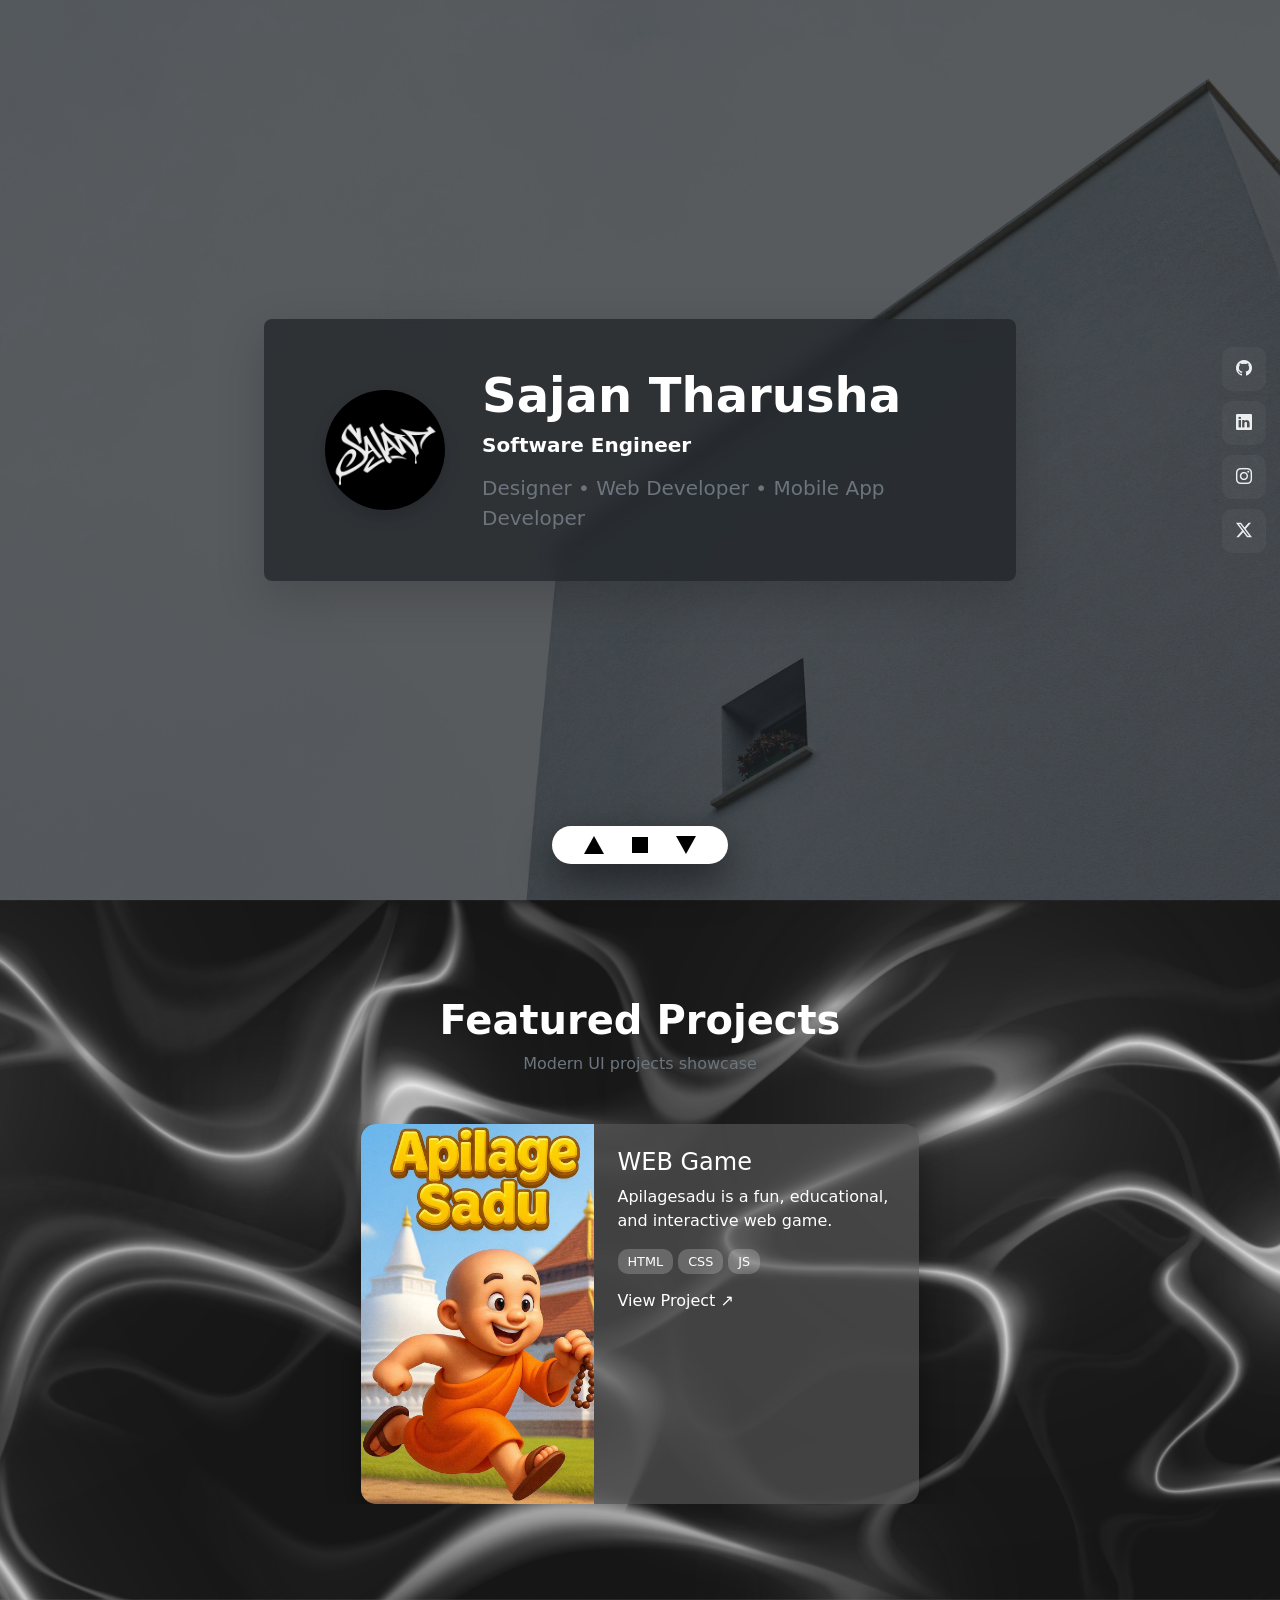
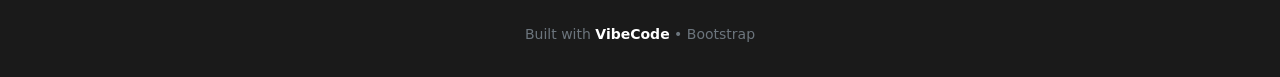
==== index.html @ f827883d "Fix HTML encoding issues in index.html" ====
<!DOCTYPE html>
<html lang="en">
<head>
<meta charset="UTF-8">
<meta name="viewport" content="width=device-width, initial-scale=1.0">
<title>Sajan Tharusha</title>

<link href="https://cdn.jsdelivr.net/npm/bootstrap@5.3.8/dist/css/bootstrap.min.css" rel="stylesheet">
<link href="https://cdn.jsdelivr.net/npm/bootstrap-icons@1.11.1/font/bootstrap-icons.css" rel="stylesheet">

<style>
/* ---------------- GLOBAL ---------------- */
body{
  background:#121212;
  color:white;
}
.vh-100{min-height:100vh;}
.object-fit-cover{object-fit:cover;width:100%;height:100%;}

/* ---------------- GLASS CARD ---------------- */
.glass-card{
  backdrop-filter:blur(10px);
}

/* ---------------- PROJECT CARD ---------------- */
.project-card{
  background:rgba(84,84,84,.7);
  border-radius:15px;
  overflow:hidden;
  height:380px;
  box-shadow:0 8px 32px rgba(0,0,0,.4);
  transition:transform .6s ease;
  opacity: 0;
  transform: translateY(60px);
}
.project-card.active {
  opacity: 1;
  transform: translateY(0);
  transition: opacity 1s ease, transform 1s ease, box-shadow 0.6s ease;
}
.project-card:hover{
  transform:translateY(-10px);
}
.project-card img{
  width:100%;
  height:100%;
  object-fit:cover;
  transition: transform 0.8s ease;
}
.project-card:hover img {
  transform: scale(1.1);
}

.tags span{
  background:rgba(255,255,255,.2);
  padding:5px 10px;
  border-radius:10px;
  font-size:.8rem;
  margin-right:5px;
  transition: all 0.3s ease;
}
.tags span:hover {
  transform: translateY(-3px);
  background: rgba(255,255,255,0.35);
}

a{
  color:white;
  text-decoration:none;
  position: relative;
}
a::after {
  content: '';
  position: absolute;
  width: 0;
  height: 2px;
  bottom: -4px;
  left: 0;
  background-color: white;
  transition: width 0.4s ease;
}
a:hover::after {
  width: 100%;
}
a:hover{text-decoration:underline}

/* ---------------- CAROUSEL ---------------- */
.carousel-item{
  transition:transform 2s ease-in-out!important;
}
.carousel-control-prev,
.carousel-control-next{
  width:50px;
}
.carousel-control-prev-icon,
.carousel-control-next-icon{
  background:rgba(255,255,255,.3);
  border-radius:50%;
  padding:18px;
  backdrop-filter:blur(10px);
}
.carousel-indicators [data-bs-target]{
  width:10px;
  height:10px;
  border-radius:50%;
  background:rgba(255,255,255,.5);
}
.carousel-indicators .active{
  background:#fff;
}

/* ---------------- MOBILE FIX ---------------- */
@media(max-width:768px){
  .vh-100{min-height:60vh;}

  .glass-card{
    padding:1.5rem!important;
    margin:0 1rem;
  }

  .project-card{
    height:auto;
  }

  .project-card .row{
    flex-direction:column;
  }

  .project-card img{
    height:220px;
  }

  .project-card h4{
    font-size:1.1rem;
  }

  .project-card p{
    font-size:.95rem;
  }
}
/* ---------------- SOCIAL RAIL ---------------- */
.social-icon.fs-5{font-size:1.05rem}
.bottom-button{right:12px;bottom:12px;padding:8px 10px}
/* ---------------- PILL CONTROLS ---------------- */
.pill-controls {
  position: fixed;
  bottom: 36px;
  left: 50%;
  transform: translateX(-50%);
  z-index: 9999;
  background: #fff;
  border-radius: 60px;
  padding: 10px 32px;
  display: flex;
  gap: 28px;
  align-items: center;
  box-shadow: 0 15px 40px rgba(0,0,0,.55);
  opacity: 0;
  transform: translateX(-50%) translateY(80px);
  transition: all 0.9s cubic-bezier(0.68, -0.55, 0.27, 1.55);
}
.pill-controls.visible {
  opacity: 1;
  transform: translateX(-50%) translateY(0);
}

.pill-btn {
  border: none;
  background: transparent;
  padding: 0;
  transition: opacity .25s ease;
}
.pill-btn:hover { opacity: .6; }

.icon-up,
.icon-down {
  width: 0;
  height: 0;
  border-left: 10px solid transparent;
  border-right: 10px solid transparent;
}
.icon-up { border-bottom: 18px solid #000; }
.icon-down { border-top: 18px solid #000; }

.icon-square {
  width: 16px;
  height: 16px;
  background: #000;
}

/* ---------------- SOCIAL RAIL ---------------- */
.social-rail{
  position:fixed;
  right:14px;
  top:50%;
  transform:translateY(-50%);
  display:flex;
  flex-direction:column;
  gap:10px;
  z-index:1060;
}
.social-rail a{
  display:inline-flex;
  align-items:center;
  justify-content:center;
  width:44px;
  height:44px;
  background:rgba(255,255,255,0.04);
  border-radius:10px;
  color:rgba(255,255,255,0.9);
  text-decoration:none;
  transition: all .3s ease;
  opacity: 0;
  transform: translateX(80px);
}
.social-rail a.visible {
  opacity: 1;
  transform: translateX(0);
}
.social-rail a:nth-child(1).visible { transition-delay: 0.6s; }
.social-rail a:nth-child(2).visible { transition-delay: 0.8s; }
.social-rail a:nth-child(3).visible { transition-delay: 1.0s; }
.social-rail a:nth-child(4).visible { transition-delay: 1.2s; }
.social-rail a:hover{
  background:rgba(228, 228, 228, 0.12);
  color:#ffffff;
  transform:translateX(-6px) scale(1.15);
}
@media(max-width:768px){.social-rail{display:none}}

/* ---------------- HERO ANIMATIONS ---------------- */
.hero-title, .hero-subtitle, .hero-desc, .profile-img {
  opacity: 0;
  transform: translateY(40px);
  transition: all 1s ease;
}
.animate-in .hero-title { opacity: 1; transform: translateY(0); transition-delay: 0.3s; }
.animate-in .hero-subtitle { opacity: 1; transform: translateY(0); transition-delay: 0.6s; }
.animate-in .hero-desc { opacity: 1; transform: translateY(0); transition-delay: 0.9s; }
.animate-in .profile-img { opacity: 1; transform: translateY(0); transition-delay: 0.4s; }

.profile-img:hover {
  transform: scale(1.12);
}
</style>
</head>
<body>

<!-- ================= CONTROLS ================= -->
<div class="pill-controls">
  <button class="pill-btn" onclick="prevProject()" title="Previous">
    <div class="icon-up"></div>
  </button>
  <button class="pill-btn" onclick="resetProject()" title="Reset">
    <div class="icon-square"></div>
  </button>
  <button class="pill-btn" onclick="nextProject()" title="Next">
    <div class="icon-down"></div>
  </button>
</div>

<!-- ================= HERO ================= -->
<section class="vh-100 d-flex align-items-center justify-content-center position-relative" id="page1">
  <img src="assets/img/background.jpg" class="position-absolute top-0 start-0 w-100 h-100 object-fit-cover">
  <div class="position-absolute top-0 start-0 w-100 h-100 bg-dark opacity-75"></div>

  <div class="card glass-card bg-dark bg-opacity-75 border-0 text-white shadow-lg p-5 rounded-3 position-relative animate-in" style="max-width:800px;">
    <div class="row align-items-center text-center text-md-start">
      <div class="col-md-3 mb-4 mb-md-0 text-center">
        <img src="assets/img/profile.png" class="rounded-circle shadow profile-img" style="width:120px;height:120px;object-fit:cover;">
      </div>
      <div class="col-md-9">
        <h1 class="fw-bold display-5 mb-2 hero-title">Sajan Tharusha</h1>
        <h5 class="fw-semibold mb-3 hero-subtitle">Software Engineer</h5>
        <p class="fs-5 text-secondary mb-0 hero-desc">
          Designer • Web Developer • Mobile App Developer
        </p>
      </div>
    </div>
  </div>
</section>

<!-- ================= PROJECTS ================= -->
<section class="py-5 position-relative" id="page2">
  <img src="assets/img/background2.jpg" class="position-absolute top-0 start-0 w-100 h-100 object-fit-cover" style="z-index:-1;">

  <div class="container py-5">
    <h2 class="text-center fw-bold display-6 mb-2">Featured Projects</h2>
    <p class="text-center text-secondary mb-5">Modern UI projects showcase</p>

    <div id="projectsCarousel" class="carousel slide">
      <div class="carousel-inner">

        <!-- Project 1 -->
        <div class="carousel-item active">
          <div class="d-flex justify-content-center">
            <div class="col-11 col-md-8 col-lg-6">
              <div class="project-card active">
                <div class="row g-0 h-100">
                  <div class="col-md-5">
                    <img src="assets/img/project1.jpg">
                  </div>
                  <div class="col-md-7 p-4">
                    <h4>WEB Game</h4>
                    <p>Apilagesadu is a fun, educational, and interactive web game.</p>
                    <div class="tags mb-3">
                      <span>HTML</span><span>CSS</span><span>JS</span>
                    </div>
                    <a href="https://apilagesadu-game.sajantharusha.com/ApilageGame.html">View Project ↗</a>
                  </div>
                </div>
              </div>
            </div>
          </div>
        </div>

        <!-- Project 2 -->
        <div class="carousel-item">
          <div class="d-flex justify-content-center">
            <div class="col-11 col-md-8 col-lg-6">
              <div class="project-card">
                <div class="row g-0 h-100">
                  <div class="col-md-5">
                    <img src="assets/img/project4.jpg">
                  </div>
                  <div class="col-md-7 p-4">
                    <h4>Web Application</h4>
                    <p>This is a modern, responsive healthcare website for Prabodha Central Hospital, providing easy access to hospital services, doctors, departments, careers, and contact information with a user-friendly and accessible design for all devices.</p>
                     </p>
                    <div class="tags mb-3">
                      <span>PHP</span><span>CSS</span><span>HTML</span><span>Bootstrap</span>
                    </div>
                    <a href="#">View Project ↗</a>
                  </div>
                </div>
              </div>
            </div>
          </div>
        </div>

        <!-- Project 3 -->
        <div class="carousel-item">
          <div class="d-flex justify-content-center">
            <div class="col-11 col-md-8 col-lg-6">
              <div class="project-card">
                <div class="row g-0 h-100">
                  <div class="col-md-5">
                    <img src="assets/img/project3.jpg">
                  </div>
                  <div class="col-md-7 p-4">
                    <h4>PHP WEB Application</h4>
                    <p>This is my coursework. My responsibilities include designing the UI/UX, developing the backend of the website, and implementing security features.</p>
                    <div class="tags mb-3">
                      <span>HTML</span><span>CSS</span><span>JS</span><span>PHP</span><span>Bootstrap</span>
                    </div>
                    <a href="https://github.com/Sajaantharusha/FinalProject.git">View Project ↗</a>
                  </div>
                </div>
              </div>
            </div>
          </div>
        </div>
      </div>
    </div>
  </div>
</section>

<!-- ================= FOOTER ================= -->
<footer class="text-center text-white py-4" style="background:#1a1a1a;">
  <div class="container">
    <p class="mb-2 small text-secondary">
      Built with <span class="text-white fw-semibold">VibeCode</span> • Bootstrap
    </p>
  </div>
</footer>

<!-- Right-side social rail -->
<div class="social-rail" aria-hidden="false">
  <a href="https://github.com/Sajaantharusha" class="social-icon" aria-label="GitHub">
    <i class="bi bi-github"></i>
  </a>
  <a href="https://www.linkedin.com/in/Sajaantharusha" class="social-icon" aria-label="LinkedIn">
    <i class="bi bi-linkedin"></i>
  </a>
  <a href="https://www.instagram.com/sajaantharusha" class="social-icon" aria-label="Instagram">
    <i class="bi bi-instagram"></i>
  </a>
  <a href="https://X.com/Sajaantharusha" class="social-icon" aria-label="X (Twitter)">
    <i class="bi bi-twitter-x"></i>
  </a>
</div>

<script src="https://cdn.jsdelivr.net/npm/bootstrap@5.3.8/dist/js/bootstrap.bundle.min.js"></script>

<script>
  // Carousel setup
  const carouselElement = document.getElementById('projectsCarousel');
  const carousel = new bootstrap.Carousel(carouselElement, {
    interval: false,
    ride: false
  });

  const heroSection = document.getElementById('page1');
  const projectSection = document.getElementById('page2');
  const projectCards = document.querySelectorAll('.project-card');

  // Scroll helpers
  function scrollToHero() {
    heroSection.scrollIntoView({ behavior: 'smooth' });
  }

  function scrollToProjects() {
    projectSection.scrollIntoView({ behavior: 'smooth' });
  }

  // Pill buttons
  function prevProject() {
    carousel.prev();
    scrollToProjects();
  }

  function nextProject() {
    carousel.next();
    scrollToProjects();
  }

  function resetProject() {
    carousel.to(0);
    scrollToHero();
  }

  // Animate project card when carousel slides
  carouselElement.addEventListener('slid.bs.carousel', function () {
    projectCards.forEach(card => card.classList.remove('active'));
    const activeCard = document.querySelector('.carousel-item.active .project-card');
    if (activeCard) activeCard.classList.add('active');
  });

  // Load animations
  window.addEventListener('load', () => {
    // Hero section fade-in
    document.querySelector('.glass-card').classList.add('animate-in');

    // Pill controls bounce in
    document.querySelector('.pill-controls').classList.add('visible');

    // Social rail icons slide in one by one
    const socialLinks = document.querySelectorAll('.social-rail a');
    socialLinks.forEach((link, index) => {
      setTimeout(() => {
        link.classList.add('visible');
      }, 600 + index * 200);
    });
  });
</script>

</body>

</html>
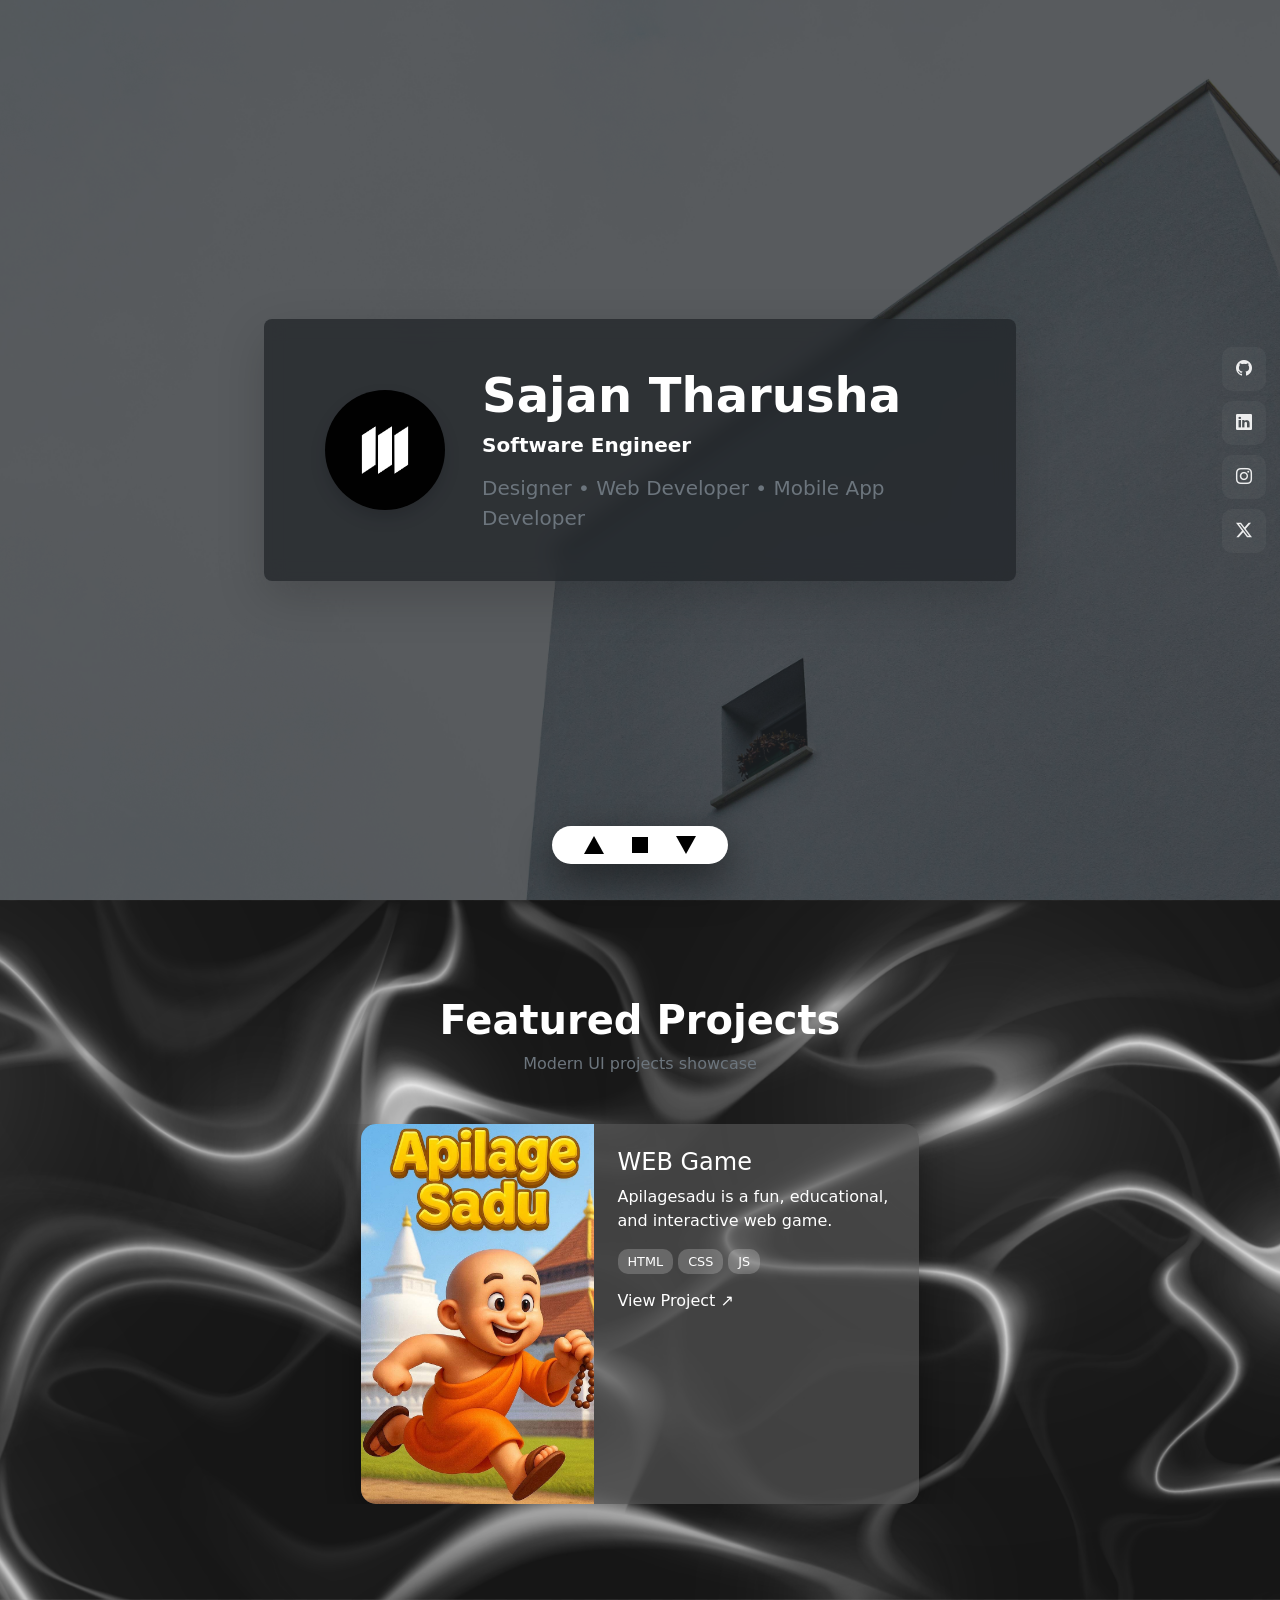
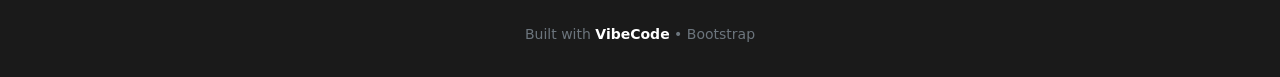
==== commit ba17a8cd: "Update index.html" ====
--- a/index.html
+++ b/index.html
@@ -267,7 +267,7 @@
   <div class="card glass-card bg-dark bg-opacity-75 border-0 text-white shadow-lg p-5 rounded-3 position-relative animate-in" style="max-width:800px;">
     <div class="row align-items-center text-center text-md-start">
       <div class="col-md-3 mb-4 mb-md-0 text-center">
-        <img src="assets/img/profile.png" class="rounded-circle shadow profile-img" style="width:120px;height:120px;object-fit:cover;">
+        <img src="assets/img/profile.jpg" class="rounded-circle shadow profile-img" style="width:120px;height:120px;object-fit:cover;">
       </div>
       <div class="col-md-9">
         <h1 class="fw-bold display-5 mb-2 hero-title">Sajan Tharusha</h1>
@@ -460,3 +460,4 @@
 
 
 
+
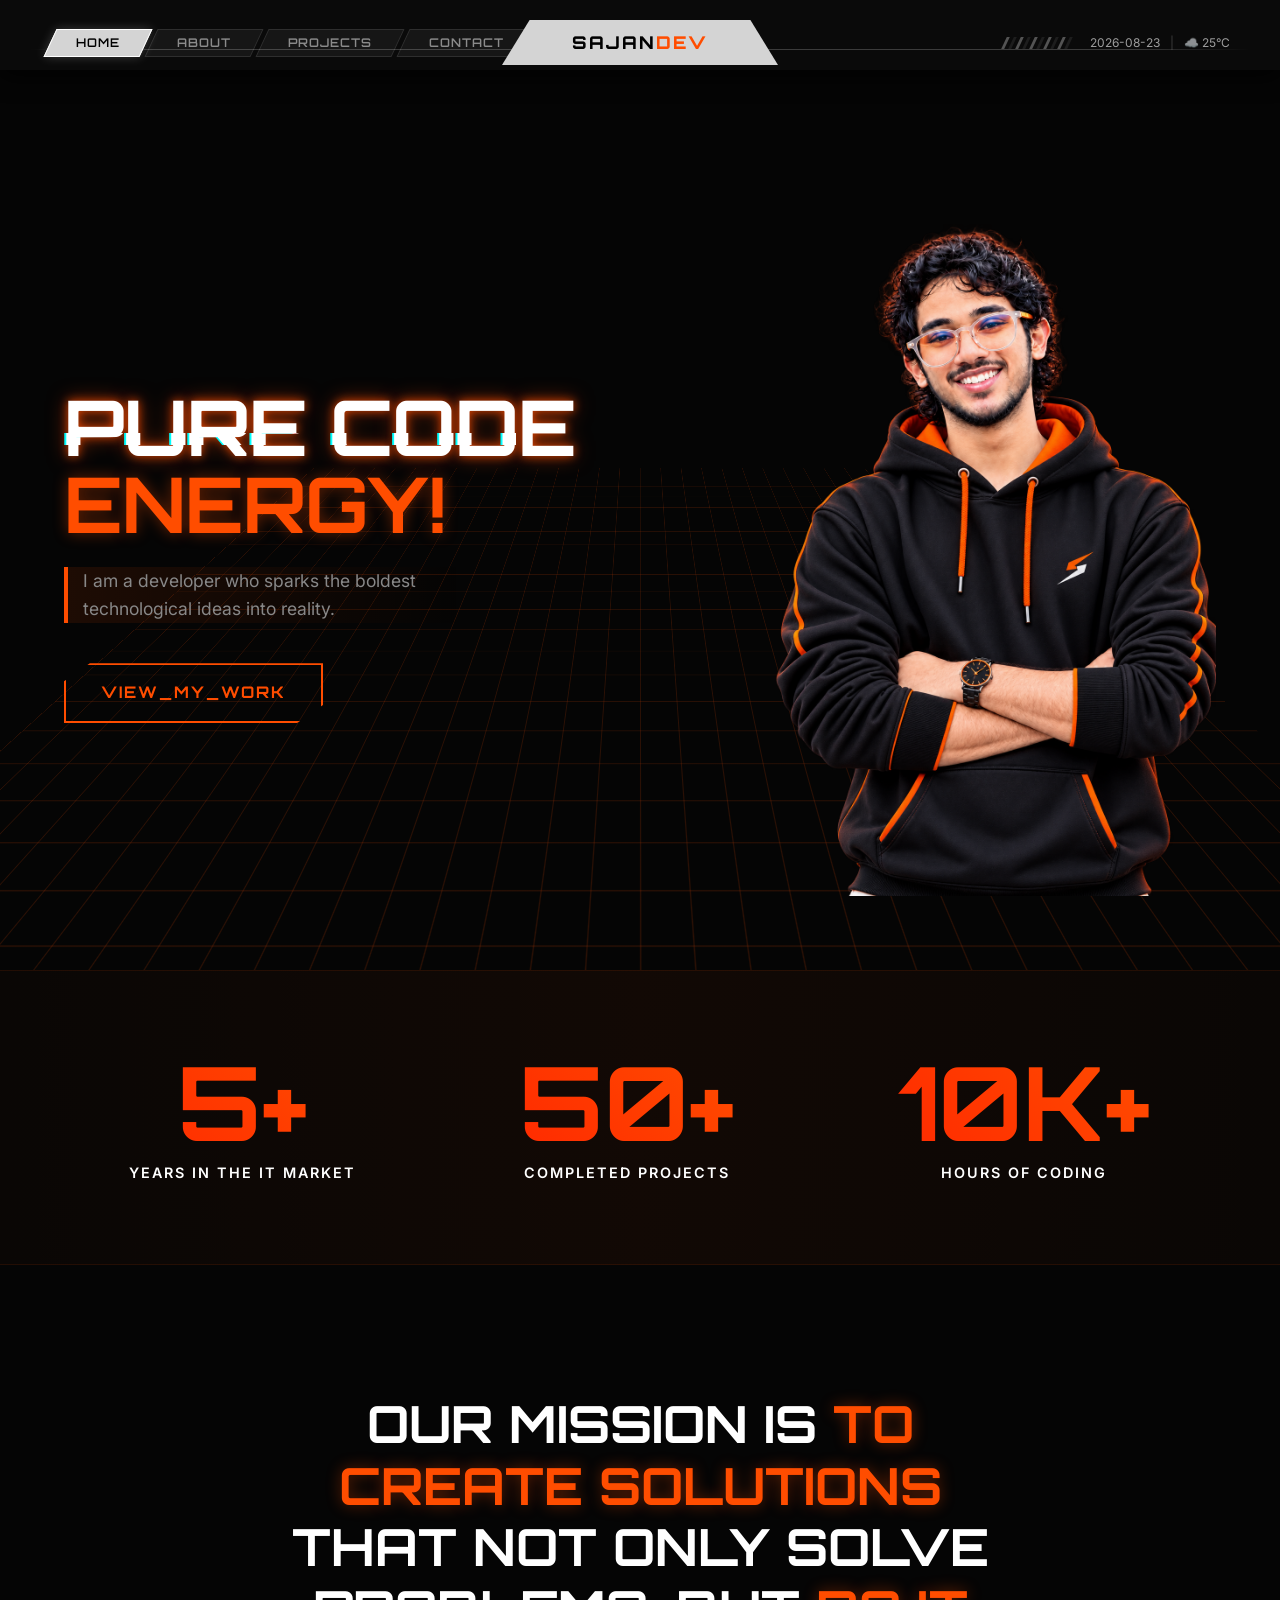
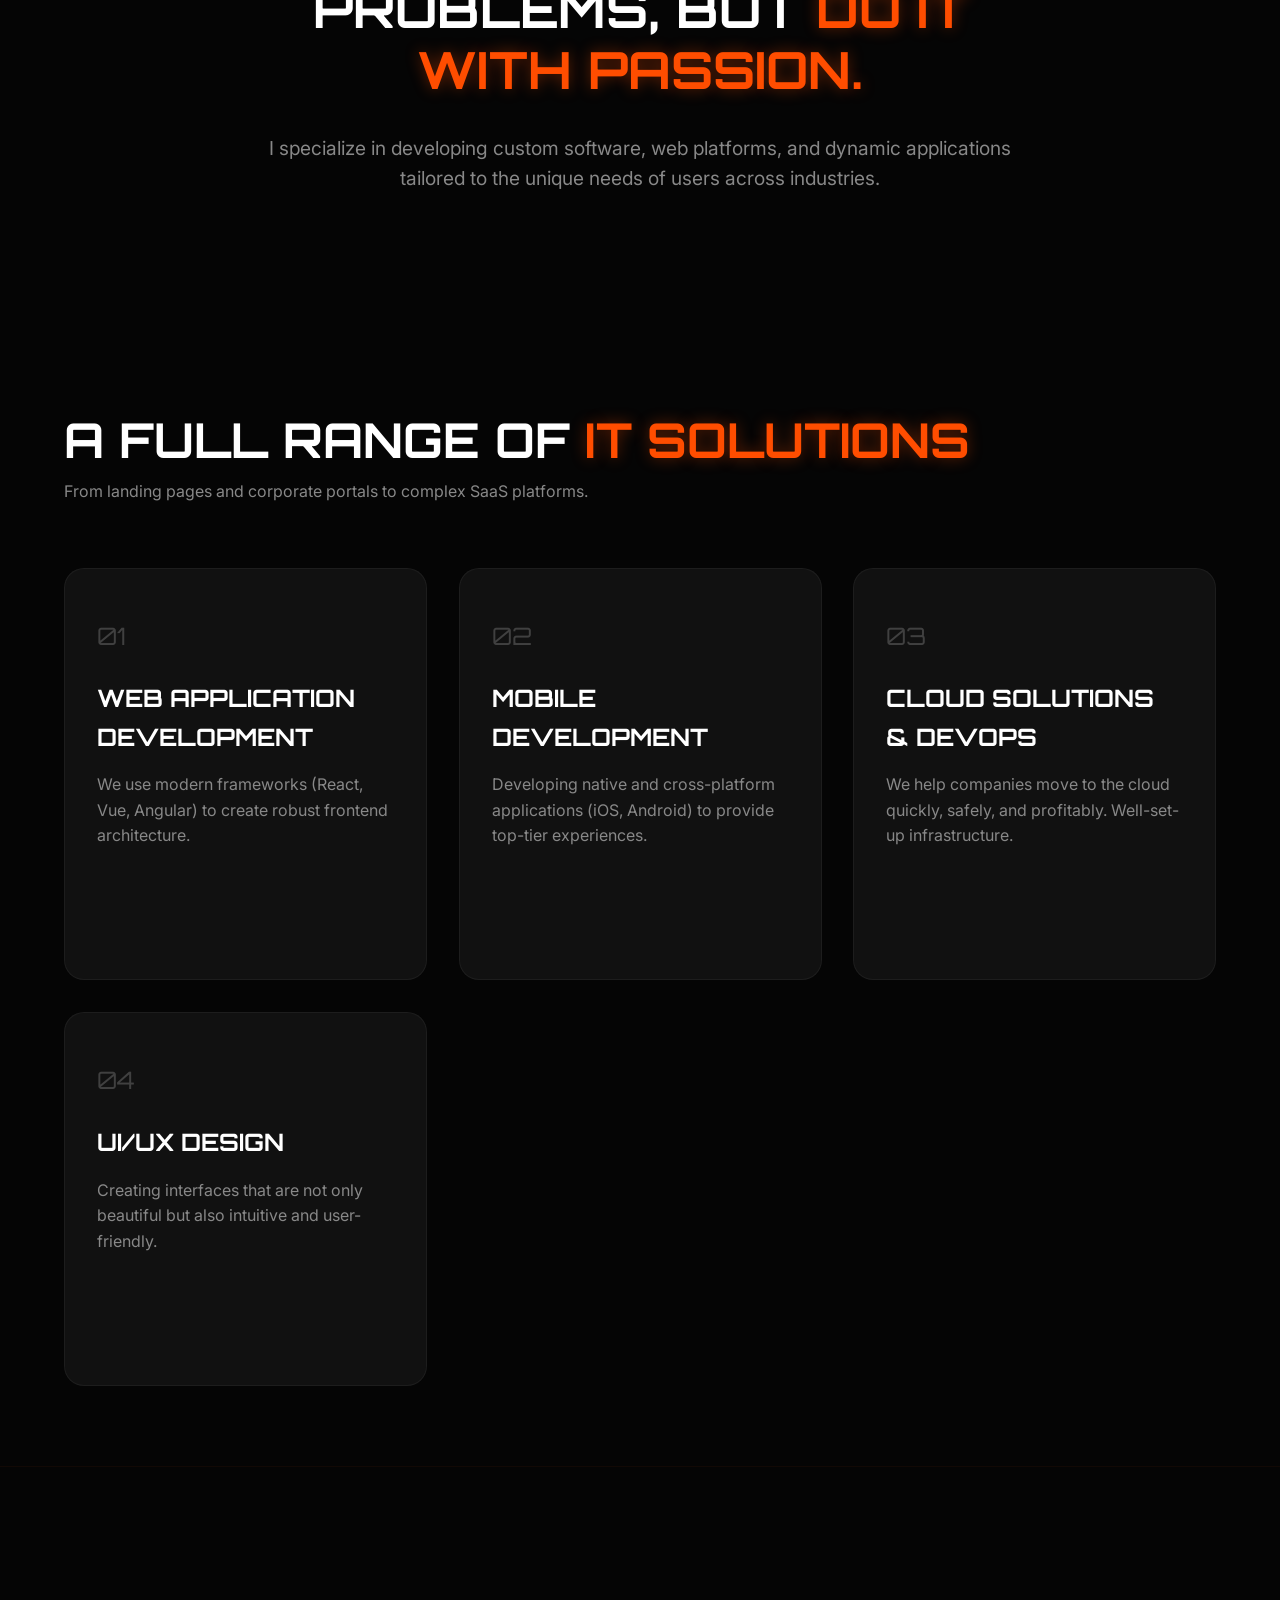
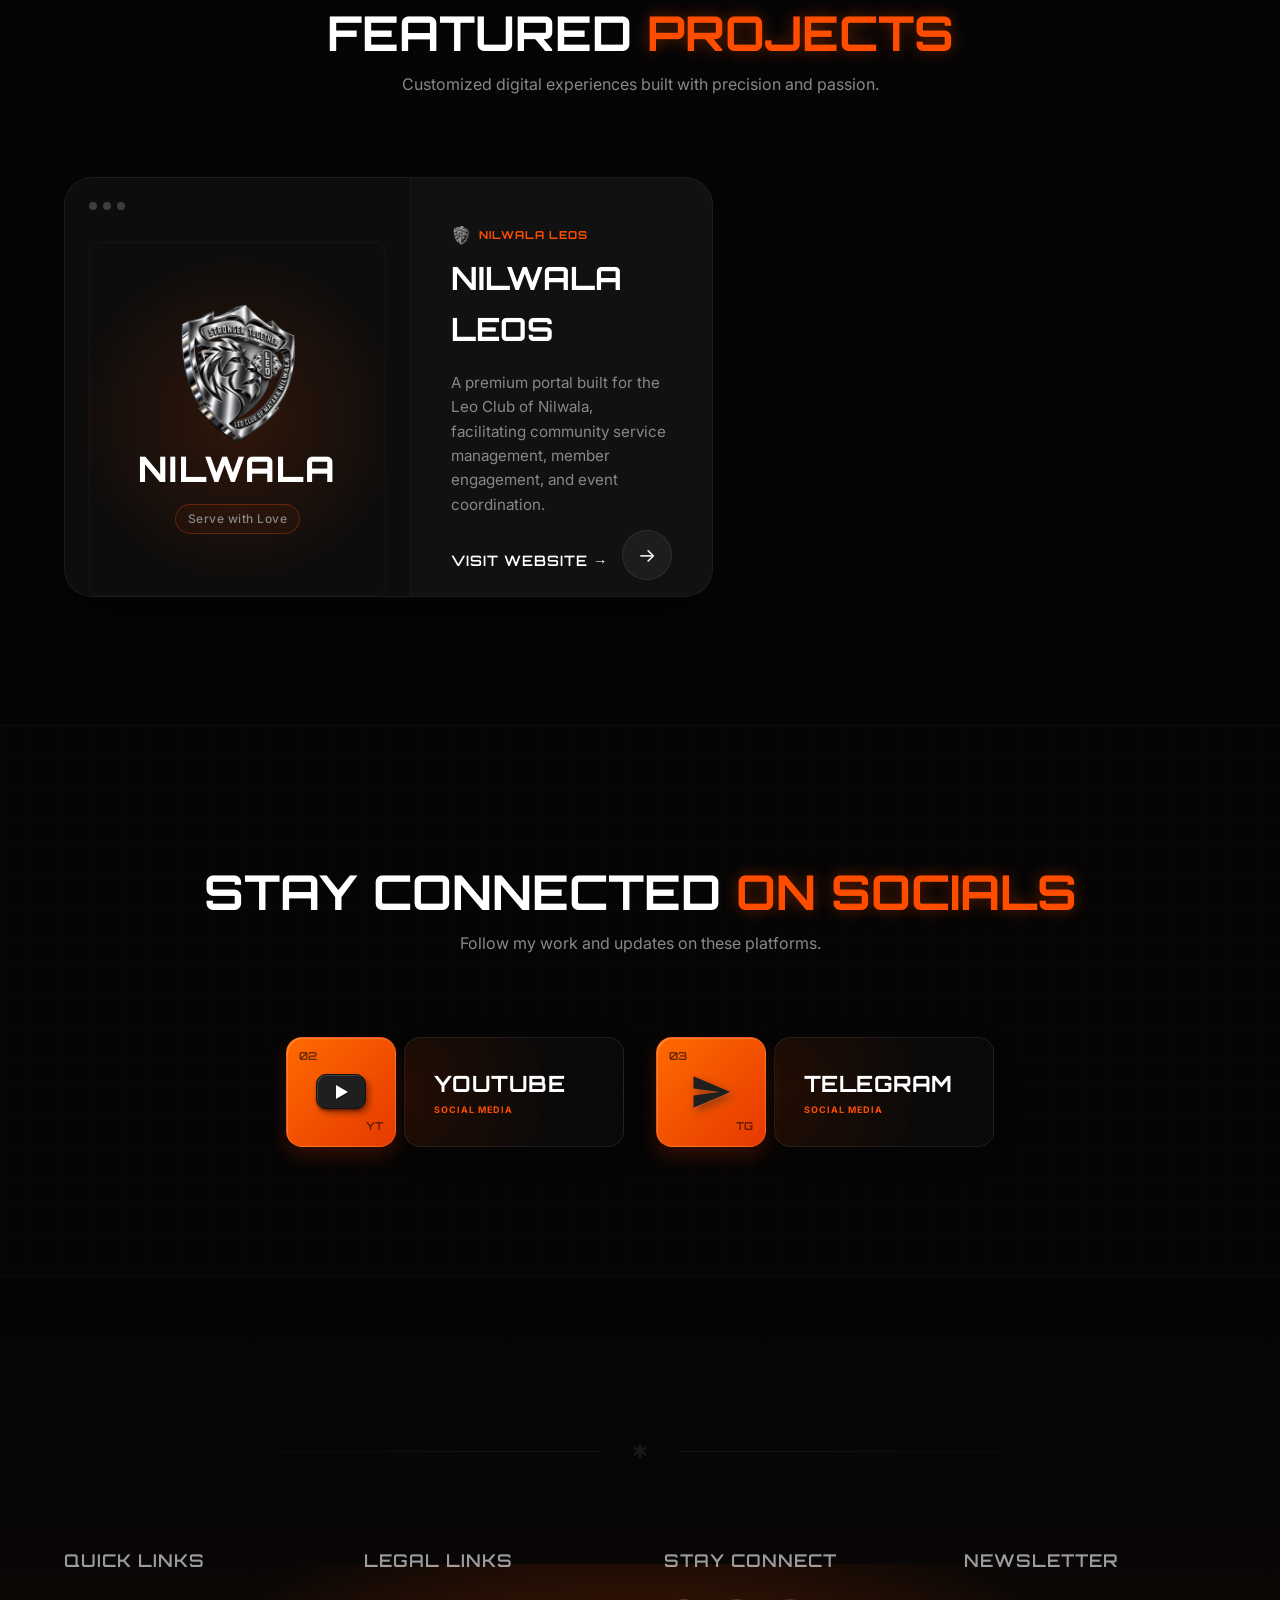
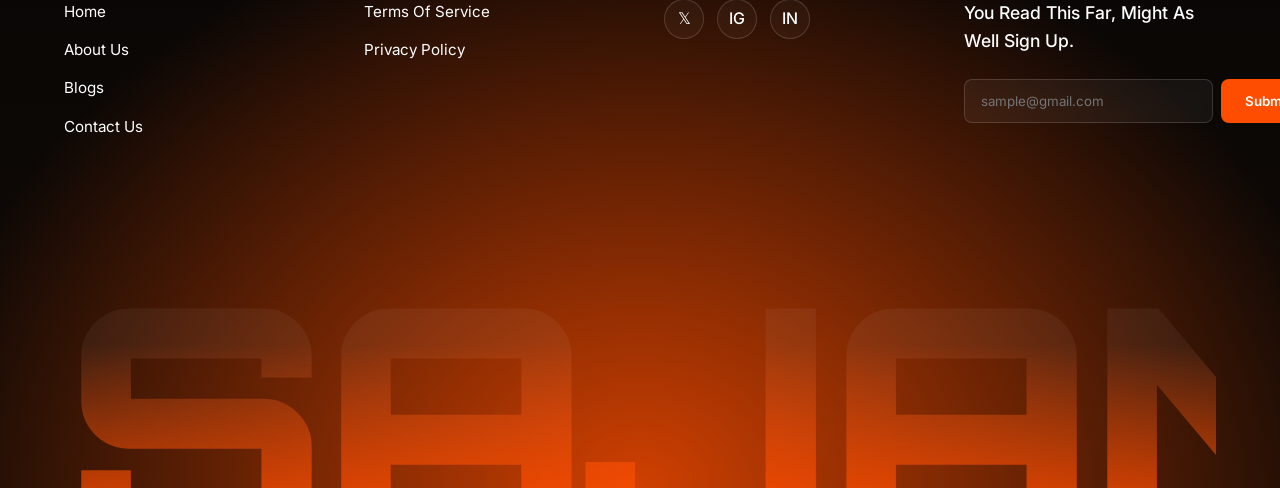
==== commit c63d8f21: "Add files via upload" ====
--- a/index.html
+++ b/index.html
@@ -1,463 +1,263 @@
-<!DOCTYPE html>
-<html lang="en">
-<head>
-<meta charset="UTF-8">
-<meta name="viewport" content="width=device-width, initial-scale=1.0">
-<title>Sajan Tharusha</title>
-
-<link href="https://cdn.jsdelivr.net/npm/bootstrap@5.3.8/dist/css/bootstrap.min.css" rel="stylesheet">
-<link href="https://cdn.jsdelivr.net/npm/bootstrap-icons@1.11.1/font/bootstrap-icons.css" rel="stylesheet">
-
-<style>
-/* ---------------- GLOBAL ---------------- */
-body{
-  background:#121212;
-  color:white;
-}
-.vh-100{min-height:100vh;}
-.object-fit-cover{object-fit:cover;width:100%;height:100%;}
-
-/* ---------------- GLASS CARD ---------------- */
-.glass-card{
-  backdrop-filter:blur(10px);
-}
-
-/* ---------------- PROJECT CARD ---------------- */
-.project-card{
-  background:rgba(84,84,84,.7);
-  border-radius:15px;
-  overflow:hidden;
-  height:380px;
-  box-shadow:0 8px 32px rgba(0,0,0,.4);
-  transition:transform .6s ease;
-  opacity: 0;
-  transform: translateY(60px);
-}
-.project-card.active {
-  opacity: 1;
-  transform: translateY(0);
-  transition: opacity 1s ease, transform 1s ease, box-shadow 0.6s ease;
-}
-.project-card:hover{
-  transform:translateY(-10px);
-}
-.project-card img{
-  width:100%;
-  height:100%;
-  object-fit:cover;
-  transition: transform 0.8s ease;
-}
-.project-card:hover img {
-  transform: scale(1.1);
-}
-
-.tags span{
-  background:rgba(255,255,255,.2);
-  padding:5px 10px;
-  border-radius:10px;
-  font-size:.8rem;
-  margin-right:5px;
-  transition: all 0.3s ease;
-}
-.tags span:hover {
-  transform: translateY(-3px);
-  background: rgba(255,255,255,0.35);
-}
-
-a{
-  color:white;
-  text-decoration:none;
-  position: relative;
-}
-a::after {
-  content: '';
-  position: absolute;
-  width: 0;
-  height: 2px;
-  bottom: -4px;
-  left: 0;
-  background-color: white;
-  transition: width 0.4s ease;
-}
-a:hover::after {
-  width: 100%;
-}
-a:hover{text-decoration:underline}
-
-/* ---------------- CAROUSEL ---------------- */
-.carousel-item{
-  transition:transform 2s ease-in-out!important;
-}
-.carousel-control-prev,
-.carousel-control-next{
-  width:50px;
-}
-.carousel-control-prev-icon,
-.carousel-control-next-icon{
-  background:rgba(255,255,255,.3);
-  border-radius:50%;
-  padding:18px;
-  backdrop-filter:blur(10px);
-}
-.carousel-indicators [data-bs-target]{
-  width:10px;
-  height:10px;
-  border-radius:50%;
-  background:rgba(255,255,255,.5);
-}
-.carousel-indicators .active{
-  background:#fff;
-}
-
-/* ---------------- MOBILE FIX ---------------- */
-@media(max-width:768px){
-  .vh-100{min-height:60vh;}
-
-  .glass-card{
-    padding:1.5rem!important;
-    margin:0 1rem;
-  }
-
-  .project-card{
-    height:auto;
-  }
-
-  .project-card .row{
-    flex-direction:column;
-  }
-
-  .project-card img{
-    height:220px;
-  }
-
-  .project-card h4{
-    font-size:1.1rem;
-  }
-
-  .project-card p{
-    font-size:.95rem;
-  }
-}
-/* ---------------- SOCIAL RAIL ---------------- */
-.social-icon.fs-5{font-size:1.05rem}
-.bottom-button{right:12px;bottom:12px;padding:8px 10px}
-/* ---------------- PILL CONTROLS ---------------- */
-.pill-controls {
-  position: fixed;
-  bottom: 36px;
-  left: 50%;
-  transform: translateX(-50%);
-  z-index: 9999;
-  background: #fff;
-  border-radius: 60px;
-  padding: 10px 32px;
-  display: flex;
-  gap: 28px;
-  align-items: center;
-  box-shadow: 0 15px 40px rgba(0,0,0,.55);
-  opacity: 0;
-  transform: translateX(-50%) translateY(80px);
-  transition: all 0.9s cubic-bezier(0.68, -0.55, 0.27, 1.55);
-}
-.pill-controls.visible {
-  opacity: 1;
-  transform: translateX(-50%) translateY(0);
-}
-
-.pill-btn {
-  border: none;
-  background: transparent;
-  padding: 0;
-  transition: opacity .25s ease;
-}
-.pill-btn:hover { opacity: .6; }
-
-.icon-up,
-.icon-down {
-  width: 0;
-  height: 0;
-  border-left: 10px solid transparent;
-  border-right: 10px solid transparent;
-}
-.icon-up { border-bottom: 18px solid #000; }
-.icon-down { border-top: 18px solid #000; }
-
-.icon-square {
-  width: 16px;
-  height: 16px;
-  background: #000;
-}
-
-/* ---------------- SOCIAL RAIL ---------------- */
-.social-rail{
-  position:fixed;
-  right:14px;
-  top:50%;
-  transform:translateY(-50%);
-  display:flex;
-  flex-direction:column;
-  gap:10px;
-  z-index:1060;
-}
-.social-rail a{
-  display:inline-flex;
-  align-items:center;
-  justify-content:center;
-  width:44px;
-  height:44px;
-  background:rgba(255,255,255,0.04);
-  border-radius:10px;
-  color:rgba(255,255,255,0.9);
-  text-decoration:none;
-  transition: all .3s ease;
-  opacity: 0;
-  transform: translateX(80px);
-}
-.social-rail a.visible {
-  opacity: 1;
-  transform: translateX(0);
-}
-.social-rail a:nth-child(1).visible { transition-delay: 0.6s; }
-.social-rail a:nth-child(2).visible { transition-delay: 0.8s; }
-.social-rail a:nth-child(3).visible { transition-delay: 1.0s; }
-.social-rail a:nth-child(4).visible { transition-delay: 1.2s; }
-.social-rail a:hover{
-  background:rgba(228, 228, 228, 0.12);
-  color:#ffffff;
-  transform:translateX(-6px) scale(1.15);
-}
-@media(max-width:768px){.social-rail{display:none}}
-
-/* ---------------- HERO ANIMATIONS ---------------- */
-.hero-title, .hero-subtitle, .hero-desc, .profile-img {
-  opacity: 0;
-  transform: translateY(40px);
-  transition: all 1s ease;
-}
-.animate-in .hero-title { opacity: 1; transform: translateY(0); transition-delay: 0.3s; }
-.animate-in .hero-subtitle { opacity: 1; transform: translateY(0); transition-delay: 0.6s; }
-.animate-in .hero-desc { opacity: 1; transform: translateY(0); transition-delay: 0.9s; }
-.animate-in .profile-img { opacity: 1; transform: translateY(0); transition-delay: 0.4s; }
-
-.profile-img:hover {
-  transform: scale(1.12);
-}
-</style>
-</head>
-<body>
-
-<!-- ================= CONTROLS ================= -->
-<div class="pill-controls">
-  <button class="pill-btn" onclick="prevProject()" title="Previous">
-    <div class="icon-up"></div>
-  </button>
-  <button class="pill-btn" onclick="resetProject()" title="Reset">
-    <div class="icon-square"></div>
-  </button>
-  <button class="pill-btn" onclick="nextProject()" title="Next">
-    <div class="icon-down"></div>
-  </button>
-</div>
-
-<!-- ================= HERO ================= -->
-<section class="vh-100 d-flex align-items-center justify-content-center position-relative" id="page1">
-  <img src="assets/img/background.jpg" class="position-absolute top-0 start-0 w-100 h-100 object-fit-cover">
-  <div class="position-absolute top-0 start-0 w-100 h-100 bg-dark opacity-75"></div>
-
-  <div class="card glass-card bg-dark bg-opacity-75 border-0 text-white shadow-lg p-5 rounded-3 position-relative animate-in" style="max-width:800px;">
-    <div class="row align-items-center text-center text-md-start">
-      <div class="col-md-3 mb-4 mb-md-0 text-center">
-        <img src="assets/img/profile.jpg" class="rounded-circle shadow profile-img" style="width:120px;height:120px;object-fit:cover;">
-      </div>
-      <div class="col-md-9">
-        <h1 class="fw-bold display-5 mb-2 hero-title">Sajan Tharusha</h1>
-        <h5 class="fw-semibold mb-3 hero-subtitle">Software Engineer</h5>
-        <p class="fs-5 text-secondary mb-0 hero-desc">
-          Designer • Web Developer • Mobile App Developer
-        </p>
-      </div>
-    </div>
-  </div>
-</section>
-
-<!-- ================= PROJECTS ================= -->
-<section class="py-5 position-relative" id="page2">
-  <img src="assets/img/background2.jpg" class="position-absolute top-0 start-0 w-100 h-100 object-fit-cover" style="z-index:-1;">
-
-  <div class="container py-5">
-    <h2 class="text-center fw-bold display-6 mb-2">Featured Projects</h2>
-    <p class="text-center text-secondary mb-5">Modern UI projects showcase</p>
-
-    <div id="projectsCarousel" class="carousel slide">
-      <div class="carousel-inner">
-
-        <!-- Project 1 -->
-        <div class="carousel-item active">
-          <div class="d-flex justify-content-center">
-            <div class="col-11 col-md-8 col-lg-6">
-              <div class="project-card active">
-                <div class="row g-0 h-100">
-                  <div class="col-md-5">
-                    <img src="assets/img/project1.jpg">
-                  </div>
-                  <div class="col-md-7 p-4">
-                    <h4>WEB Game</h4>
-                    <p>Apilagesadu is a fun, educational, and interactive web game.</p>
-                    <div class="tags mb-3">
-                      <span>HTML</span><span>CSS</span><span>JS</span>
-                    </div>
-                    <a href="https://apilagesadu-game.sajantharusha.com/ApilageGame.html">View Project ↗</a>
-                  </div>
-                </div>
-              </div>
-            </div>
-          </div>
-        </div>
-
-        <!-- Project 2 -->
-        <div class="carousel-item">
-          <div class="d-flex justify-content-center">
-            <div class="col-11 col-md-8 col-lg-6">
-              <div class="project-card">
-                <div class="row g-0 h-100">
-                  <div class="col-md-5">
-                    <img src="assets/img/project4.jpg">
-                  </div>
-                  <div class="col-md-7 p-4">
-                    <h4>Web Application</h4>
-                    <p>This is a modern, responsive healthcare website for Prabodha Central Hospital, providing easy access to hospital services, doctors, departments, careers, and contact information with a user-friendly and accessible design for all devices.</p>
-                     </p>
-                    <div class="tags mb-3">
-                      <span>PHP</span><span>CSS</span><span>HTML</span><span>Bootstrap</span>
-                    </div>
-                    <a href="#">View Project ↗</a>
-                  </div>
-                </div>
-              </div>
-            </div>
-          </div>
-        </div>
-
-        <!-- Project 3 -->
-        <div class="carousel-item">
-          <div class="d-flex justify-content-center">
-            <div class="col-11 col-md-8 col-lg-6">
-              <div class="project-card">
-                <div class="row g-0 h-100">
-                  <div class="col-md-5">
-                    <img src="assets/img/project3.jpg">
-                  </div>
-                  <div class="col-md-7 p-4">
-                    <h4>PHP WEB Application</h4>
-                    <p>This is my coursework. My responsibilities include designing the UI/UX, developing the backend of the website, and implementing security features.</p>
-                    <div class="tags mb-3">
-                      <span>HTML</span><span>CSS</span><span>JS</span><span>PHP</span><span>Bootstrap</span>
-                    </div>
-                    <a href="https://github.com/Sajaantharusha/FinalProject.git">View Project ↗</a>
-                  </div>
-                </div>
-              </div>
-            </div>
-          </div>
-        </div>
-      </div>
-    </div>
-  </div>
-</section>
-
-<!-- ================= FOOTER ================= -->
-<footer class="text-center text-white py-4" style="background:#1a1a1a;">
-  <div class="container">
-    <p class="mb-2 small text-secondary">
-      Built with <span class="text-white fw-semibold">VibeCode</span> • Bootstrap
-    </p>
-  </div>
-</footer>
-
-<!-- Right-side social rail -->
-<div class="social-rail" aria-hidden="false">
-  <a href="https://github.com/Sajaantharusha" class="social-icon" aria-label="GitHub">
-    <i class="bi bi-github"></i>
-  </a>
-  <a href="https://www.linkedin.com/in/Sajaantharusha" class="social-icon" aria-label="LinkedIn">
-    <i class="bi bi-linkedin"></i>
-  </a>
-  <a href="https://www.instagram.com/sajaantharusha" class="social-icon" aria-label="Instagram">
-    <i class="bi bi-instagram"></i>
-  </a>
-  <a href="https://X.com/Sajaantharusha" class="social-icon" aria-label="X (Twitter)">
-    <i class="bi bi-twitter-x"></i>
-  </a>
-</div>
-
-<script src="https://cdn.jsdelivr.net/npm/bootstrap@5.3.8/dist/js/bootstrap.bundle.min.js"></script>
-
-<script>
-  // Carousel setup
-  const carouselElement = document.getElementById('projectsCarousel');
-  const carousel = new bootstrap.Carousel(carouselElement, {
-    interval: false,
-    ride: false
-  });
-
-  const heroSection = document.getElementById('page1');
-  const projectSection = document.getElementById('page2');
-  const projectCards = document.querySelectorAll('.project-card');
-
-  // Scroll helpers
-  function scrollToHero() {
-    heroSection.scrollIntoView({ behavior: 'smooth' });
-  }
-
-  function scrollToProjects() {
-    projectSection.scrollIntoView({ behavior: 'smooth' });
-  }
-
-  // Pill buttons
-  function prevProject() {
-    carousel.prev();
-    scrollToProjects();
-  }
-
-  function nextProject() {
-    carousel.next();
-    scrollToProjects();
-  }
-
-  function resetProject() {
-    carousel.to(0);
-    scrollToHero();
-  }
-
-  // Animate project card when carousel slides
-  carouselElement.addEventListener('slid.bs.carousel', function () {
-    projectCards.forEach(card => card.classList.remove('active'));
-    const activeCard = document.querySelector('.carousel-item.active .project-card');
-    if (activeCard) activeCard.classList.add('active');
-  });
-
-  // Load animations
-  window.addEventListener('load', () => {
-    // Hero section fade-in
-    document.querySelector('.glass-card').classList.add('animate-in');
-
-    // Pill controls bounce in
-    document.querySelector('.pill-controls').classList.add('visible');
-
-    // Social rail icons slide in one by one
-    const socialLinks = document.querySelectorAll('.social-rail a');
-    socialLinks.forEach((link, index) => {
-      setTimeout(() => {
-        link.classList.add('visible');
-      }, 600 + index * 200);
-    });
-  });
-</script>
-
-</body>
-
-</html>
-
-
-
-
+<!DOCTYPE html>
+<html lang="en">
+
+<head>
+    <meta charset="UTF-8">
+    <meta name="viewport" content="width=device-width, initial-scale=1.0">
+    <title>Portfolio | Pure Code Energy</title>
+
+    <!-- Google Fonts -->
+    <link rel="preconnect" href="https://fonts.googleapis.com">
+    <link rel="preconnect" href="https://fonts.gstatic.com" crossorigin>
+    <link
+        href="https://fonts.googleapis.com/css2?family=Inter:wght@300;400;500;600&family=Orbitron:wght@400;500;600;700;800;900&display=swap"
+        rel="stylesheet">
+
+    <!-- Boxicons -->
+    <link href='https://unpkg.com/boxicons@2.1.4/css/boxicons.min.css' rel='stylesheet'>
+
+    <!-- Styles -->
+    <link rel="stylesheet" href="styles.css">
+</head>
+
+<body>
+    <!-- Simple Sci-Fi Progress Loader -->
+    <div id="simple-loader">
+        <div class="loading-wrapper">
+            <div class="loading-text">LOADING</div>
+            <div class="loading-bar-container">
+                <div class="loading-bar-fill"></div>
+            </div>
+        </div>
+    </div>
+
+    <nav class="tech-navbar">
+        <div class="tech-nav-line"></div>
+        <div class="tech-nav-left">
+            <a href="#home" class="tech-tab active"><span class="tab-text">HOME</span></a>
+            <a href="#about" class="tech-tab"><span class="tab-text">ABOUT</span></a>
+            <a href="#projects" class="tech-tab"><span class="tab-text">PROJECTS</span></a>
+            <a href="#contact" class="tech-tab"><span class="tab-text">CONTACT</span></a>
+        </div>
+        <div class="tech-nav-center">
+            <div class="tech-center-bg">
+                <span class="tech-logo">SAJAN<span class="tech-accent">DEV</span></span>
+            </div>
+        </div>
+        <div class="tech-nav-right">
+            <div class="tech-decor">
+                <i></i><i></i><i></i><i></i><i></i><i></i><i></i><i></i><i></i><i></i>
+            </div>
+            <div class="tech-info">
+                <span class="tech-date">2026-08-23</span> <span class="tech-divider">|</span> <span
+                    class="tech-weather">☁️ 25°C</span>
+            </div>
+        </div>
+    </nav>
+
+    <header class="hero cyberpunk-hero" id="home">
+        <div class="cyber-grid"></div>
+        <div class="hero-content reveal-left">
+            <h1 class="hero-title cyber-glitch" data-text="PURE CODE ENERGY!">PURE CODE<br><span
+                    class="accent-text">ENERGY!</span></h1>
+            <p class="hero-subtitle cyber-text reveal-blur delay-2">I am a developer who sparks the boldest
+                technological ideas into reality.</p>
+            <a href="#portfolio" class="btn-cyber reveal-fade-up delay-4">VIEW_MY_WORK<span
+                    class="cyber-btn-glitch"></span></a>
+        </div>
+        <div class="hero-graphic reveal-right delay-3">
+            <div class="cyber-hologram">
+                <img src="sajan.png" alt="Sajan" class="hero-img-cyber">
+            </div>
+        </div>
+    </header>
+
+    <section class="stats" id="about">
+        <div class="stat-item reveal-scale delay-1">
+            <h2 class="stat-number">5+</h2>
+            <p class="stat-label">YEARS IN THE IT MARKET</p>
+        </div>
+        <div class="stat-item reveal-scale delay-3">
+            <h2 class="stat-number">50+</h2>
+            <p class="stat-label">COMPLETED PROJECTS</p>
+        </div>
+        <div class="stat-item reveal-scale delay-5">
+            <h2 class="stat-number">10K+</h2>
+            <p class="stat-label">HOURS OF CODING</p>
+        </div>
+    </section>
+
+    <section class="mission">
+        <div class="mission-container reveal-blur">
+            <h2 class="section-title reveal-fade-up delay-1">OUR MISSION IS <span class="accent-text">TO CREATE
+                    SOLUTIONS</span> THAT NOT ONLY
+                SOLVE PROBLEMS, BUT <span class="accent-text">DO IT WITH PASSION.</span></h2>
+            <p class="reveal-fade-up delay-3">I specialize in developing custom software, web platforms, and dynamic
+                applications tailored to the
+                unique needs of users across industries.</p>
+        </div>
+    </section>
+
+    <section class="portfolio" id="portfolio">
+        <div class="portfolio-header reveal-fade-up">
+            <h2 class="section-title">A FULL RANGE OF <span class="accent-text">IT SOLUTIONS</span></h2>
+            <p>From landing pages and corporate portals to complex SaaS platforms.</p>
+        </div>
+        <div class="project-grid">
+            <div class="project-card reveal-flip delay-1">
+                <div class="card-number">01</div>
+                <h3>WEB APPLICATION DEVELOPMENT</h3>
+                <p>We use modern frameworks (React, Vue, Angular) to create robust frontend architecture.</p>
+                <div class="card-action"><span class="arrow">→</span></div>
+            </div>
+            <div class="project-card reveal-flip delay-3">
+                <div class="card-number">02</div>
+                <h3>MOBILE DEVELOPMENT</h3>
+                <p>Developing native and cross-platform applications (iOS, Android) to provide top-tier experiences.</p>
+                <div class="card-action"><span class="arrow">→</span></div>
+            </div>
+            <div class="project-card reveal-flip delay-5">
+                <div class="card-number">03</div>
+                <h3>CLOUD SOLUTIONS & DEVOPS</h3>
+                <p>We help companies move to the cloud quickly, safely, and profitably. Well-set-up infrastructure.</p>
+                <div class="card-action"><span class="arrow">→</span></div>
+            </div>
+            <div class="project-card reveal-flip delay-7">
+                <div class="card-number">04</div>
+                <h3>UI/UX DESIGN</h3>
+                <p>Creating interfaces that are not only beautiful but also intuitive and user-friendly.</p>
+                <div class="card-action"><span class="arrow">→</span></div>
+            </div>
+        </div>
+    </section>
+
+    <section class="featured-section" id="projects">
+        <div class="featured-header reveal-fade-up">
+            <h2 class="section-title">FEATURED <span class="accent-text">PROJECTS</span></h2>
+            <p>Customized digital experiences built with precision and passion.</p>
+        </div>
+        <div class="projects-layout">
+            <!-- Left Large Card: Nilwala Leos -->
+            <div class="project-card-wide reveal-left delay-2">
+                <div class="card-wide-img">
+                    <div class="css-leo-mockup">
+                        <div class="mockup-header">
+                            <span class="dot"></span><span class="dot"></span><span class="dot"></span>
+                        </div>
+                        <div class="mockup-body">
+                            <img src="logo.png" alt="Leo Club Logo" class="mockup-logo-img"
+                                style="width: 150px; height: auto; margin-bottom: 0.5rem;">
+                            <div class="mockup-hero">NILWALA</div>
+                            <div class="mockup-cta">Serve with Love</div>
+                        </div>
+                    </div>
+                </div>
+                <div class="card-wide-info">
+                    <div class="card-wide-badges">
+                        <span class="badge-icon" style="display: flex; align-items: center;"><img src="logo.png"
+                                alt="Leo Club Logo" class="mockup-logo-img" style="width: 20px; height: auto;"></span>
+                        <span class="badge-text">Nilwala Leos</span>
+                    </div>
+                    <h3 class="card-wide-title">Nilwala Leos</h3>
+                    <p class="card-wide-desc">A premium portal built for the Leo Club of Nilwala, facilitating community
+                        service management, member engagement, and event coordination.</p>
+                    <a href="https://nilwalaleos.org/" target="_blank" class="card-wide-link">Visit Website <span
+                            class="arrow-inline">→</span></a>
+                    <a href="https://nilwalaleos.org/" target="_blank" class="card-wide-btn"><span
+                            class="arrow">→</span></a>
+                </div>
+            </div>
+
+        </div>
+    </section>
+
+    <section class="social-section" id="socials">
+        <div class="social-header reveal-fade-up">
+            <h2 class="section-title">STAY CONNECTED <span class="accent-text">ON SOCIALS</span></h2>
+            <p>Follow my work and updates on these platforms.</p>
+        </div>
+        <div class="social-cards-container">
+            <!-- YouTube Card -->
+            <a href="#" class="social-card-wrapper reveal-scale delay-1">
+                <div class="social-icon-block youtube-theme">
+                    <span class="card-num">02</span>
+                    <div class="icon-3d-youtube">
+                        <div class="play-triangle"></div>
+                    </div>
+                    <span class="card-code">YT</span>
+                </div>
+                <div class="social-info-block">
+                    <h3>YOUTUBE</h3>
+                    <p>SOCIAL MEDIA</p>
+                </div>
+            </a>
+
+            <!-- Telegram Card -->
+            <a href="#" class="social-card-wrapper reveal-scale delay-3">
+                <div class="social-icon-block telegram-theme">
+                    <span class="card-num">03</span>
+                    <svg class="icon-3d-plane" viewBox="0 0 24 24">
+                        <path d="M2.01 21L23 12 2.01 3 2 10l15 2-15 2z" />
+                    </svg>
+                    <span class="card-code">TG</span>
+                </div>
+                <div class="social-info-block">
+                    <h3>TELEGRAM</h3>
+                    <p>SOCIAL MEDIA</p>
+                </div>
+            </a>
+
+
+
+        </div>
+    </section>
+
+    <footer class="footer" id="contact">
+        <div class="footer-divider">
+            <span></span>
+            <div class="divider-icon">✱</div>
+            <span></span>
+        </div>
+
+        <div class="footer-grid">
+            <div class="footer-col">
+                <h4>Quick Links</h4>
+                <ul>
+                    <li><a href="#home">Home</a></li>
+                    <li><a href="#about">About Us</a></li>
+                    <li><a href="#portfolio">Blogs</a></li>
+                    <li><a href="#contact">Contact Us</a></li>
+                </ul>
+            </div>
+            <div class="footer-col">
+                <h4>Legal Links</h4>
+                <ul>
+                    <li><a href="#">Terms Of Service</a></li>
+                    <li><a href="#">Privacy Policy</a></li>
+                </ul>
+            </div>
+            <div class="footer-col">
+                <h4>Stay Connect</h4>
+                <div class="social-icons">
+                    <a href="#">𝕏</a>
+                    <a href="#">IG</a>
+                    <a href="#">IN</a>
+                </div>
+            </div>
+            <div class="footer-col newsletter-col">
+                <h4>Newsletter</h4>
+                <p>You Read This Far, Might As Well Sign Up.</p>
+                <form class="newsletter-form" onsubmit="event.preventDefault();">
+                    <input type="email" placeholder="sample@gmail.com" required>
+                    <button type="submit">Submit</button>
+                </form>
+            </div>
+        </div>
+
+        <div class="footer-massive-text">SAJAN</div>
+    </footer>
+
+    <script src="script.js"></script>
+</body>
+
+</html>
--- a/styles.css
+++ b/styles.css
@@ -0,0 +1,1494 @@
+:root {
+    --bg-dark: #050505;
+    --bg-card: #111111;
+    --bg-card-hover: #1a1a1a;
+    --accent-orange: #ff4d00;
+    --accent-red: #ff2a00;
+    --text-main: #ffffff;
+    --text-muted: #888888;
+    --font-heading: 'Orbitron', sans-serif;
+    --font-body: 'Inter', sans-serif;
+}
+
+* {
+    margin: 0;
+    padding: 0;
+    box-sizing: border-box;
+}
+
+html {
+    scroll-behavior: smooth;
+}
+
+body {
+    background-color: var(--bg-dark);
+    color: var(--text-main);
+    font-family: var(--font-body);
+    line-height: 1.6;
+    overflow-x: hidden;
+    padding-top: 70px;
+}
+
+/* Simple Loader */
+#simple-loader {
+    position: fixed;
+    top: 0;
+    left: 0;
+    width: 100%;
+    height: 100%;
+    background: #000;
+    z-index: 9999;
+    display: flex;
+    justify-content: center;
+    align-items: center;
+    transition: opacity 0.8s ease, visibility 0.8s;
+}
+
+#simple-loader.loaded {
+    opacity: 0;
+    visibility: hidden;
+}
+
+.loading-wrapper {
+    display: flex;
+    flex-direction: column;
+    align-items: center;
+    width: 100%;
+    max-width: 450px;
+    padding: 0 20px;
+}
+
+.loading-text {
+    color: #fff;
+    font-family: var(--font-heading);
+    font-size: 1.1rem;
+    font-weight: 600;
+    letter-spacing: 0.5em;
+    margin-bottom: 20px;
+    text-shadow: 0 0 15px rgba(255, 255, 255, 0.8);
+    margin-left: 0.5em;
+    /* Compensate for letter-spacing alignment */
+}
+
+.loading-bar-container {
+    width: 100%;
+    height: 14px;
+    border: 1px solid rgba(255, 255, 255, 0.6);
+    padding: 2px;
+    position: relative;
+    box-shadow: 0 0 10px rgba(255, 255, 255, 0.2);
+}
+
+.loading-bar-fill {
+    height: 100%;
+    width: 35%;
+    /* Fixed width of the scanning segment */
+    background: #fff;
+    position: absolute;
+    top: 2px;
+    box-shadow: 0 0 15px rgba(255, 255, 255, 0.8);
+    animation: scan-bar 1.5s ease-in-out infinite alternate;
+}
+
+.loading-bar-fill::before,
+.loading-bar-fill::after {
+    content: '';
+    position: absolute;
+    top: 0;
+    width: 12px;
+    height: 100%;
+    background: #00ffff;
+    box-shadow: 0 0 10px #00ffff;
+}
+
+.loading-bar-fill::before {
+    left: 0;
+}
+
+.loading-bar-fill::after {
+    right: 0;
+}
+
+@keyframes scan-bar {
+    0% {
+        left: 2px;
+    }
+
+    100% {
+        left: calc(100% - 35% - 2px);
+    }
+}
+
+.accent-text {
+    color: var(--accent-orange);
+    text-shadow: 0 0 15px rgba(255, 77, 0, 0.4);
+}
+
+/* Typography */
+h1,
+h2,
+h3,
+h4 {
+    font-family: var(--font-heading);
+    text-transform: uppercase;
+    font-weight: 700;
+}
+
+p {
+    font-size: 1rem;
+    color: var(--text-muted);
+}
+
+/* Buttons */
+.btn-primary {
+    display: inline-block;
+    background: linear-gradient(45deg, var(--accent-red), var(--accent-orange));
+    color: var(--text-main);
+    padding: 12px 28px;
+    border-radius: 30px;
+    text-decoration: none;
+    font-weight: 600;
+    font-family: var(--font-heading);
+    letter-spacing: 1px;
+    text-transform: uppercase;
+    transition: transform 0.3s ease, box-shadow 0.3s ease;
+    border: none;
+    cursor: pointer;
+}
+
+.btn-primary:hover {
+    transform: translateY(-2px);
+    box-shadow: 0 8px 25px rgba(255, 77, 0, 0.5);
+}
+
+/* Tech Sci-Fi Navbar */
+.tech-navbar {
+    position: fixed;
+    top: 0;
+    left: 0;
+    width: 100%;
+    height: 70px;
+    background: #0a0a0a;
+    z-index: 1000;
+    display: flex;
+    justify-content: space-between;
+    align-items: center;
+    box-shadow: 0 5px 25px rgba(0, 0, 0, 0.9);
+    font-family: var(--font-heading);
+}
+
+.tech-nav-line {
+    position: absolute;
+    bottom: 20px;
+    left: 30px;
+    right: 30px;
+    height: 1px;
+    background: linear-gradient(90deg, transparent, rgba(255, 255, 255, 0.2) 10%, rgba(255, 255, 255, 0.2) 90%, transparent);
+    z-index: 1;
+}
+
+.tech-nav-left {
+    display: flex;
+    gap: 5px;
+    margin-left: 50px;
+    z-index: 2;
+    position: relative;
+    margin-bottom: -15px;
+    /* Sit on the line */
+}
+
+.tech-tab {
+    display: flex;
+    align-items: center;
+    justify-content: center;
+    padding: 0 25px;
+    height: 28px;
+    background: rgba(255, 255, 255, 0.05);
+    border: 1px solid rgba(255, 255, 255, 0.1);
+    color: rgba(255, 255, 255, 0.5);
+    text-decoration: none;
+    font-size: 0.75rem;
+    font-weight: 600;
+    letter-spacing: 1px;
+    transform: skewX(-25deg);
+    transition: all 0.3s ease;
+}
+
+.tech-tab .tab-text {
+    transform: skewX(25deg);
+}
+
+.tech-tab:hover {
+    background: rgba(255, 255, 255, 0.12);
+    color: #fff;
+    border-color: rgba(255, 255, 255, 0.3);
+}
+
+.tech-tab.active {
+    background: #d4d4d4;
+    color: #000;
+    border-color: #fff;
+    box-shadow: 0 0 10px rgba(255, 255, 255, 0.2);
+}
+
+.tech-nav-center {
+    position: absolute;
+    left: 50%;
+    transform: translateX(-50%);
+    z-index: 3;
+    bottom: 0;
+}
+
+.tech-center-bg {
+    background: #d4d4d4;
+    padding: 10px 70px;
+    clip-path: polygon(10% 0, 90% 0, 100% 100%, 0% 100%);
+    display: flex;
+    align-items: center;
+    justify-content: center;
+    height: 45px;
+    margin-bottom: 5px;
+}
+
+.tech-logo {
+    color: #000;
+    font-size: 1.1rem;
+    font-weight: 800;
+    letter-spacing: 2px;
+}
+
+.tech-accent {
+    color: var(--accent-orange);
+}
+
+.tech-nav-right {
+    display: flex;
+    align-items: center;
+    margin-right: 50px;
+    z-index: 2;
+    gap: 20px;
+    margin-bottom: -15px;
+    /* Sit on the line */
+}
+
+.tech-decor {
+    display: flex;
+    gap: 4px;
+    transform: skewX(-25deg);
+}
+
+.tech-decor i {
+    width: 3px;
+    height: 12px;
+    background: rgba(255, 255, 255, 0.3);
+}
+
+.tech-decor i:nth-child(even) {
+    background: rgba(255, 255, 255, 0.08);
+}
+
+.tech-info {
+    font-size: 0.75rem;
+    color: rgba(255, 255, 255, 0.6);
+    display: flex;
+    gap: 10px;
+    align-items: center;
+    font-family: var(--font-body);
+}
+
+.tech-divider {
+    color: rgba(255, 255, 255, 0.2);
+}
+
+/* Hero Section */
+.hero {
+    min-height: 100vh;
+    display: flex;
+    align-items: center;
+    justify-content: space-between;
+    padding: 0 5%;
+    padding-top: 80px;
+    position: relative;
+    overflow: hidden;
+}
+
+.hero-content {
+    flex: 1;
+    z-index: 2;
+    max-width: 600px;
+}
+
+.hero-title {
+    font-size: clamp(3rem, 6vw, 6rem);
+    line-height: 1;
+    margin-bottom: 1.5rem;
+    letter-spacing: -1px;
+}
+
+.hero-subtitle {
+    font-size: 1.1rem;
+    margin-bottom: 2.5rem;
+    max-width: 400px;
+}
+
+.hero-graphic {
+    flex: 1;
+    display: flex;
+    justify-content: flex-end;
+    align-items: center;
+    position: relative;
+    z-index: 1;
+}
+
+/* Cyberpunk Hero Styles */
+.cyberpunk-hero {
+    position: relative;
+    background: #050505;
+}
+
+.cyber-grid {
+    position: absolute;
+    top: 0; left: 0; right: 0; bottom: 0;
+    background-image: 
+        linear-gradient(rgba(255, 77, 0, 0.15) 1px, transparent 1px),
+        linear-gradient(90deg, rgba(255, 77, 0, 0.15) 1px, transparent 1px);
+    background-size: 40px 40px;
+    z-index: 0;
+    transform: perspective(600px) rotateX(60deg) translateY(-100px) translateZ(-200px);
+    animation: gridMove 10s linear infinite;
+}
+
+@keyframes gridMove {
+    0% { transform: perspective(600px) rotateX(60deg) translateY(0) translateZ(-200px); }
+    100% { transform: perspective(600px) rotateX(60deg) translateY(40px) translateZ(-200px); }
+}
+
+.cyber-glitch {
+    position: relative;
+    color: #fff;
+    text-shadow: 0 0 10px rgba(255, 77, 0, 0.8), 0 0 20px rgba(255, 77, 0, 0.5);
+}
+
+.cyber-glitch::before, .cyber-glitch::after {
+    content: attr(data-text);
+    position: absolute;
+    top: 0;
+    left: 0;
+    width: 100%;
+    height: 100%;
+    background: transparent;
+}
+
+.cyber-glitch::before {
+    left: 2px;
+    text-shadow: -2px 0 red;
+    clip: rect(44px, 450px, 56px, 0);
+    animation: glitch-anim 5s infinite linear alternate-reverse;
+}
+
+.cyber-glitch::after {
+    left: -2px;
+    text-shadow: -2px 0 cyan;
+    clip: rect(44px, 450px, 56px, 0);
+    animation: glitch-anim2 5s infinite linear alternate-reverse;
+}
+
+@keyframes glitch-anim {
+    0% { clip: rect(21px, 9999px, 86px, 0); }
+    5% { clip: rect(57px, 9999px, 80px, 0); }
+    10% { clip: rect(81px, 9999px, 66px, 0); }
+    15% { clip: rect(6px, 9999px, 14px, 0); }
+    20% { clip: rect(2px, 9999px, 78px, 0); }
+    25% { clip: rect(69px, 9999px, 20px, 0); }
+    30% { clip: rect(43px, 9999px, 95px, 0); }
+    100% { clip: rect(10px, 9999px, 20px, 0); }
+}
+
+@keyframes glitch-anim2 {
+    0% { clip: rect(74px, 9999px, 46px, 0); }
+    5% { clip: rect(18px, 9999px, 48px, 0); }
+    10% { clip: rect(98px, 9999px, 63px, 0); }
+    15% { clip: rect(32px, 9999px, 59px, 0); }
+    20% { clip: rect(40px, 9999px, 66px, 0); }
+    25% { clip: rect(30px, 9999px, 49px, 0); }
+    30% { clip: rect(55px, 9999px, 81px, 0); }
+    100% { clip: rect(10px, 9999px, 20px, 0); }
+}
+
+.cyber-text {
+    border-left: 4px solid var(--accent-orange);
+    padding-left: 15px;
+    background: linear-gradient(90deg, rgba(255, 77, 0, 0.1), transparent);
+}
+
+.btn-cyber {
+    display: inline-block;
+    padding: 15px 35px;
+    background: transparent;
+    color: var(--accent-orange);
+    font-family: var(--font-heading);
+    font-weight: 700;
+    letter-spacing: 2px;
+    border: 2px solid var(--accent-orange);
+    position: relative;
+    overflow: hidden;
+    text-decoration: none;
+    transition: all 0.3s;
+    box-shadow: 0 0 10px rgba(255, 77, 0, 0.2);
+    text-transform: uppercase;
+    clip-path: polygon(10% 0, 100% 0, 100% 70%, 90% 100%, 0 100%, 0 30%);
+}
+
+.btn-cyber:hover {
+    background: var(--accent-orange);
+    color: #000;
+    box-shadow: 0 0 20px rgba(255, 77, 0, 0.6);
+}
+
+.cyber-hologram {
+    position: relative;
+    width: clamp(250px, 35vw, 450px);
+    height: auto;
+    border-radius: 20px;
+    display: flex;
+    justify-content: center;
+    align-items: center;
+}
+
+.hero-img-cyber {
+    width: 100%;
+    height: auto;
+    object-fit: contain;
+    position: relative;
+    z-index: 1;
+}
+
+.cyber-scanline {
+    position: absolute;
+    top: 0;
+    left: 0;
+    width: 100%;
+    height: 6px;
+    background: rgba(255, 255, 255, 0.7);
+    box-shadow: 0 0 15px rgba(255, 255, 255, 1);
+    opacity: 0.5;
+    animation: scan 4s linear infinite;
+    z-index: 3;
+}
+
+@keyframes scan {
+    0% { top: -10%; }
+    100% { top: 110%; }
+}
+
+/* Stats Section */
+.stats {
+    display: flex;
+    justify-content: space-around;
+    align-items: center;
+    padding: 5rem 5%;
+    background: linear-gradient(to right, rgba(255, 77, 0, 0.02), rgba(255, 77, 0, 0.05), rgba(255, 77, 0, 0.02));
+    border-top: 1px solid rgba(255, 77, 0, 0.1);
+    border-bottom: 1px solid rgba(255, 77, 0, 0.1);
+    flex-wrap: wrap;
+    gap: 2rem;
+}
+
+.stat-item {
+    text-align: center;
+}
+
+.stat-number {
+    font-size: clamp(4rem, 8vw, 7rem);
+    background: linear-gradient(45deg, var(--accent-red), var(--accent-orange));
+    -webkit-background-clip: text;
+    -webkit-text-fill-color: transparent;
+    line-height: 1;
+    margin-bottom: 0.5rem;
+}
+
+.stat-label {
+    font-size: 0.9rem;
+    font-weight: 600;
+    letter-spacing: 2px;
+    color: var(--text-main);
+    text-transform: uppercase;
+}
+
+/* Mission Section */
+.mission {
+    padding: 8rem 5%;
+    text-align: center;
+    max-width: 900px;
+    margin: 0 auto;
+}
+
+.mission .section-title {
+    font-size: clamp(2rem, 4vw, 3.5rem);
+    line-height: 1.2;
+    margin-bottom: 2rem;
+}
+
+.mission p {
+    font-size: 1.2rem;
+}
+
+/* Portfolio Section */
+.portfolio {
+    padding: 5rem 5%;
+}
+
+.portfolio-header {
+    margin-bottom: 4rem;
+}
+
+.portfolio-header .section-title {
+    font-size: clamp(2rem, 4vw, 3rem);
+}
+
+.project-grid {
+    display: grid;
+    grid-template-columns: repeat(auto-fit, minmax(300px, 1fr));
+    gap: 2rem;
+}
+
+.project-card {
+    background-color: var(--bg-card);
+    padding: 3rem 2rem;
+    border-radius: 20px;
+    border: 1px solid rgba(255, 255, 255, 0.05);
+    transition: all 0.4s ease;
+    position: relative;
+    overflow: hidden;
+}
+
+.project-card:hover {
+    background-color: var(--bg-card-hover);
+    transform: translateY(-10px);
+    border-color: rgba(255, 77, 0, 0.3);
+    box-shadow: 0 15px 40px rgba(0, 0, 0, 0.5), inset 0 0 20px rgba(255, 77, 0, 0.05);
+}
+
+.card-number {
+    font-family: var(--font-heading);
+    font-size: 1.5rem;
+    color: rgba(255, 255, 255, 0.2);
+    margin-bottom: 1.5rem;
+}
+
+.project-card h3 {
+    font-size: 1.5rem;
+    margin-bottom: 1rem;
+    color: var(--text-main);
+}
+
+.card-action {
+    margin-top: 2rem;
+    width: 50px;
+    height: 50px;
+    border-radius: 50%;
+    background: var(--accent-orange);
+    display: flex;
+    justify-content: center;
+    align-items: center;
+    font-size: 1.5rem;
+    color: #fff;
+    opacity: 0;
+    transform: scale(0.5);
+    transition: all 0.3s ease;
+}
+
+.project-card:hover .card-action {
+    opacity: 1;
+    transform: scale(1);
+}
+
+/* Footer */
+.footer {
+    position: relative;
+    padding: 6rem 5% 0;
+    background: linear-gradient(to bottom, #050505 0%, #120a05 100%);
+    overflow: hidden;
+    margin-top: 4rem;
+}
+
+.footer::before {
+    content: '';
+    position: absolute;
+    bottom: 0;
+    left: 0;
+    width: 100%;
+    height: 70%;
+    background: radial-gradient(ellipse at bottom, var(--accent-orange) 0%, transparent 80%);
+    z-index: 1;
+    pointer-events: none;
+    opacity: 0.8;
+}
+
+.footer-divider {
+    display: flex;
+    align-items: center;
+    justify-content: center;
+    margin-bottom: 5rem;
+    position: relative;
+    z-index: 5;
+}
+
+.footer-divider span {
+    height: 1px;
+    flex: 1;
+}
+
+.footer-divider span:first-child {
+    background: linear-gradient(to right, #050505, rgba(255, 255, 255, 0.06));
+}
+
+.footer-divider span:last-child {
+    background: linear-gradient(to left, #050505, rgba(255, 255, 255, 0.06));
+}
+
+.divider-icon {
+    margin: 0 2rem;
+    font-size: 1.2rem;
+    color: rgba(255, 255, 255, 0.15);
+    text-shadow: none;
+    opacity: 0.5;
+}
+
+.footer-grid {
+    display: grid;
+    grid-template-columns: repeat(auto-fit, minmax(200px, 1fr));
+    gap: 3rem;
+    position: relative;
+    z-index: 5;
+    /* Positioned above the massive text */
+    margin-bottom: 2rem;
+}
+
+.footer-col h4 {
+    font-size: 1.1rem;
+    color: rgba(255, 255, 255, 0.6);
+    margin-bottom: 1.5rem;
+    text-transform: uppercase;
+    font-family: var(--font-heading);
+    font-weight: 600;
+    letter-spacing: 1px;
+}
+
+.footer-col ul {
+    list-style: none;
+}
+
+.footer-col ul li {
+    margin-bottom: 0.8rem;
+}
+
+.footer-col a {
+    color: var(--text-main);
+    text-decoration: none;
+    font-size: 0.95rem;
+    transition: color 0.3s ease;
+}
+
+.footer-col a:hover {
+    color: var(--accent-orange);
+}
+
+.social-icons {
+    display: flex;
+    gap: 0.8rem;
+}
+
+.social-icons a {
+    display: flex;
+    align-items: center;
+    justify-content: center;
+    width: 40px;
+    height: 40px;
+    border-radius: 50%;
+    border: 1px solid rgba(255, 255, 255, 0.15);
+    background: rgba(255, 255, 255, 0.03);
+    color: var(--text-main);
+    text-decoration: none;
+    font-weight: 500;
+    font-size: 1rem;
+    transition: all 0.3s ease;
+}
+
+.social-icons a:hover {
+    color: #ffffff;
+    border-color: var(--accent-orange);
+    background: var(--accent-orange);
+    box-shadow: 0 0 15px rgba(255, 77, 0, 0.4);
+    transform: translateY(-3px);
+}
+
+.newsletter-col p {
+    color: var(--text-main);
+    font-size: 1.1rem;
+    font-weight: 500;
+    margin-bottom: 1.5rem;
+}
+
+.newsletter-form {
+    display: flex;
+    gap: 0.5rem;
+    max-width: 320px;
+}
+
+.newsletter-form input {
+    background: rgba(255, 255, 255, 0.05);
+    border: 1px solid rgba(255, 255, 255, 0.15);
+    color: var(--text-main);
+    padding: 0.8rem 1rem;
+    border-radius: 8px;
+    flex: 1;
+    font-family: var(--font-body);
+    outline: none;
+    transition: all 0.3s ease;
+    backdrop-filter: blur(5px);
+}
+
+.newsletter-form input:focus {
+    border-color: var(--accent-orange);
+    box-shadow: 0 0 10px rgba(255, 77, 0, 0.3);
+    background: rgba(255, 255, 255, 0.08);
+}
+
+.newsletter-form button {
+    background: var(--accent-orange);
+    color: #ffffff;
+    border: none;
+    padding: 0.8rem 1.5rem;
+    border-radius: 8px;
+    cursor: pointer;
+    font-family: var(--font-body);
+    font-weight: 600;
+    transition: all 0.3s ease;
+}
+
+.newsletter-form button:hover {
+    background: var(--accent-red);
+    box-shadow: 0 0 15px rgba(255, 77, 0, 0.4);
+}
+
+.footer-massive-text {
+    position: relative;
+    z-index: 2;
+    /* Below the grid (z-index 5) but above gradient (z-index 1) */
+    font-size: clamp(5rem, 25vw, 25rem);
+    font-family: var(--font-heading);
+    font-weight: 900;
+    line-height: 0.75;
+    text-align: center;
+
+    /* Elegant gradient fill: faded top to avoid clashes, bright orange bottom */
+    background: linear-gradient(to bottom, rgba(255, 255, 255, 0.05) 20%, rgba(255, 77, 0, 0.8) 90%);
+    -webkit-background-clip: text;
+    -webkit-text-fill-color: transparent;
+
+    letter-spacing: -0.02em;
+    margin-top: 6rem;
+    transform: translateY(20%);
+    white-space: nowrap;
+    user-select: none;
+}
+
+/* ========== Scroll Animations – One by One ========== */
+
+/* Base: all animated elements start hidden */
+.reveal {
+    opacity: 0;
+    transform: translateY(40px);
+    transition: opacity 0.8s cubic-bezier(0.22, 1, 0.36, 1),
+                transform 0.8s cubic-bezier(0.22, 1, 0.36, 1);
+}
+
+.reveal.active {
+    opacity: 1;
+    transform: translateY(0) rotateX(0) rotateY(0) scale(1);
+}
+
+/* --- Fade Up (default) --- */
+.reveal-fade-up {
+    opacity: 0;
+    transform: translateY(60px);
+    transition: opacity 0.9s cubic-bezier(0.22, 1, 0.36, 1),
+                transform 0.9s cubic-bezier(0.22, 1, 0.36, 1);
+}
+.reveal-fade-up.active {
+    opacity: 1;
+    transform: translateY(0);
+}
+
+/* --- Fade Left --- */
+.reveal-left {
+    opacity: 0;
+    transform: translateX(-80px);
+    transition: opacity 0.9s cubic-bezier(0.22, 1, 0.36, 1),
+                transform 0.9s cubic-bezier(0.22, 1, 0.36, 1);
+}
+.reveal-left.active {
+    opacity: 1;
+    transform: translateX(0);
+}
+
+/* --- Fade Right --- */
+.reveal-right {
+    opacity: 0;
+    transform: translateX(80px);
+    transition: opacity 0.9s cubic-bezier(0.22, 1, 0.36, 1),
+                transform 0.9s cubic-bezier(0.22, 1, 0.36, 1);
+}
+.reveal-right.active {
+    opacity: 1;
+    transform: translateX(0);
+}
+
+/* --- Scale Up --- */
+.reveal-scale {
+    opacity: 0;
+    transform: scale(0.85);
+    transition: opacity 0.8s cubic-bezier(0.22, 1, 0.36, 1),
+                transform 0.8s cubic-bezier(0.22, 1, 0.36, 1);
+}
+.reveal-scale.active {
+    opacity: 1;
+    transform: scale(1);
+}
+
+/* --- Flip Up --- */
+.reveal-flip {
+    opacity: 0;
+    transform: perspective(800px) rotateX(25deg) translateY(40px);
+    transition: opacity 0.9s cubic-bezier(0.22, 1, 0.36, 1),
+                transform 0.9s cubic-bezier(0.22, 1, 0.36, 1);
+}
+.reveal-flip.active {
+    opacity: 1;
+    transform: perspective(800px) rotateX(0) translateY(0);
+}
+
+/* --- Blur In --- */
+.reveal-blur {
+    opacity: 0;
+    filter: blur(12px);
+    transform: translateY(20px);
+    transition: opacity 0.9s cubic-bezier(0.22, 1, 0.36, 1),
+                transform 0.9s cubic-bezier(0.22, 1, 0.36, 1),
+                filter 0.9s cubic-bezier(0.22, 1, 0.36, 1);
+}
+.reveal-blur.active {
+    opacity: 1;
+    filter: blur(0);
+    transform: translateY(0);
+}
+
+/* --- Stagger Delays (apply via data-delay or classes) --- */
+.delay-1 { transition-delay: 0.1s !important; }
+.delay-2 { transition-delay: 0.2s !important; }
+.delay-3 { transition-delay: 0.3s !important; }
+.delay-4 { transition-delay: 0.4s !important; }
+.delay-5 { transition-delay: 0.5s !important; }
+.delay-6 { transition-delay: 0.6s !important; }
+.delay-7 { transition-delay: 0.7s !important; }
+.delay-8 { transition-delay: 0.8s !important; }
+
+/* Responsive */
+@media (max-width: 768px) {
+    body {
+        padding-left: 0;
+    }
+
+    .hero {
+        flex-direction: column;
+        justify-content: center;
+        text-align: center;
+        padding-top: 120px;
+    }
+
+    .hero-graphic {
+        margin-top: 3rem;
+        justify-content: center;
+    }
+
+    /* Adjust Tech Navbar for mobile */
+    .tech-navbar {
+        height: auto;
+        flex-direction: column;
+        padding-top: 5px;
+    }
+
+    .tech-nav-center {
+        position: relative;
+        left: auto;
+        transform: none;
+    }
+
+    .tech-center-bg {
+        padding: 8px 30px;
+        margin-bottom: 10px;
+    }
+
+    .tech-nav-left {
+        display: flex;
+        width: 100%;
+        margin-left: 0;
+        margin-bottom: 0;
+        padding: 0 20px 15px 20px;
+        overflow-x: auto;
+        overflow-y: hidden;
+        justify-content: flex-start;
+        gap: 15px;
+        -webkit-overflow-scrolling: touch;
+        scrollbar-width: none;
+    }
+
+    .tech-nav-left::-webkit-scrollbar {
+        display: none;
+    }
+
+    .tech-nav-right {
+        display: none;
+    }
+
+    .tech-nav-line {
+        display: none;
+    }
+
+    /* Project Cards Mobile */
+    .projects-slider {
+        grid-template-columns: 1fr;
+        /* Stack vertically on small screens */
+        height: auto;
+    }
+
+    .project-card-vertical {
+        height: 320px;
+        /* Give them a specific height so they don't look squished */
+    }
+}
+
+/* Social Media Section */
+.social-section {
+    padding: 8rem 5%;
+    position: relative;
+    background: #050505;
+    /* Subtle grid layout lines background */
+    background-image:
+        linear-gradient(rgba(255, 77, 0, 0.015) 1px, transparent 1px),
+        linear-gradient(90deg, rgba(255, 77, 0, 0.015) 1px, transparent 1px);
+    background-size: 30px 30px;
+    border-top: 1px solid rgba(255, 77, 0, 0.05);
+    border-bottom: 1px solid rgba(255, 77, 0, 0.05);
+}
+
+.social-header {
+    text-align: center;
+    margin-bottom: 5rem;
+}
+
+.social-header .section-title {
+    font-size: clamp(2rem, 4vw, 3rem);
+}
+
+.social-cards-container {
+    display: flex;
+    justify-content: center;
+    align-items: center;
+    flex-wrap: wrap;
+    gap: 2rem;
+    max-width: 1200px;
+    margin: 0 auto;
+}
+
+.social-card-wrapper {
+    display: flex;
+    gap: 8px;
+    text-decoration: none;
+    transition: transform 0.3s ease;
+}
+
+.social-card-wrapper:hover {
+    transform: translateY(-5px);
+}
+
+/* Icon Block (Left Square) */
+.social-icon-block {
+    width: 110px;
+    height: 110px;
+    background: linear-gradient(135deg, #ff6a00 0%, #e63900 100%);
+    border-radius: 16px;
+    border: 1px solid rgba(255, 255, 255, 0.1);
+    position: relative;
+    display: flex;
+    align-items: center;
+    justify-content: center;
+    box-shadow:
+        inset 1px 1px 0px rgba(255, 255, 255, 0.2),
+        0 10px 20px rgba(230, 57, 0, 0.2);
+    transition: all 0.3s ease;
+}
+
+.card-num {
+    position: absolute;
+    top: 10px;
+    left: 12px;
+    font-family: var(--font-heading);
+    font-size: 11px;
+    font-weight: 600;
+    color: rgba(0, 0, 0, 0.6);
+}
+
+.card-code {
+    position: absolute;
+    bottom: 10px;
+    right: 12px;
+    font-family: var(--font-heading);
+    font-size: 11px;
+    font-weight: 600;
+    color: rgba(0, 0, 0, 0.6);
+}
+
+/* Info Block (Right Rectangle) */
+.social-info-block {
+    width: 220px;
+    height: 110px;
+    background: radial-gradient(circle at left, rgba(255, 77, 0, 0.12) 0%, rgba(10, 10, 10, 0.9) 70%);
+    border: 1px solid rgba(255, 255, 255, 0.08);
+    border-radius: 16px;
+    padding: 1.5rem 1.8rem;
+    display: flex;
+    flex-direction: column;
+    justify-content: center;
+    box-shadow: 0 10px 25px rgba(0, 0, 0, 0.3);
+    transition: all 0.3s ease;
+}
+
+.social-card-wrapper:hover .social-info-block {
+    border-color: rgba(255, 77, 0, 0.3);
+    box-shadow:
+        0 15px 30px rgba(0, 0, 0, 0.5),
+        0 0 15px rgba(255, 77, 0, 0.1);
+}
+
+.social-info-block h3 {
+    font-size: 1.4rem;
+    color: #ffffff;
+    margin-bottom: 2px;
+    letter-spacing: 0.5px;
+    font-weight: 700;
+}
+
+.social-info-block p {
+    font-size: 9px;
+    color: var(--accent-orange);
+    letter-spacing: 1px;
+    font-weight: 700;
+}
+
+/* 3D Icons styling */
+.icon-3d-youtube {
+    width: 50px;
+    height: 35px;
+    background: #1f1f1f;
+    border-radius: 10px;
+    position: relative;
+    display: flex;
+    align-items: center;
+    justify-content: center;
+    box-shadow:
+        inset 1px 1px 0px rgba(255, 255, 255, 0.15),
+        3px 4px 6px rgba(0, 0, 0, 0.4),
+        0px 2px 2px rgba(0, 0, 0, 0.3);
+    border: 1px solid #111;
+}
+
+.icon-3d-youtube .play-triangle {
+    width: 0;
+    height: 0;
+    border-top: 7px solid transparent;
+    border-bottom: 7px solid transparent;
+    border-left: 12px solid #ffffff;
+    margin-left: 2px;
+    filter: drop-shadow(1px 1px 0px rgba(0, 0, 0, 0.5));
+}
+
+.icon-3d-plane {
+    width: 42px;
+    height: 42px;
+    fill: #1f1f1f;
+    filter:
+        drop-shadow(3px 4px 5px rgba(0, 0, 0, 0.4)) drop-shadow(1px 1px 0px rgba(255, 255, 255, 0.15));
+}
+
+.icon-3d-vk {
+    width: 44px;
+    height: 44px;
+    fill: #1f1f1f;
+    filter:
+        drop-shadow(3px 4px 5px rgba(0, 0, 0, 0.4)) drop-shadow(1px 1px 0px rgba(255, 255, 255, 0.15));
+}
+
+/* Featured Projects Section */
+.featured-section {
+    padding: 8rem 5%;
+    background: #050505;
+    border-top: 1px solid rgba(255, 77, 0, 0.05);
+}
+
+.featured-header {
+    text-align: center;
+    margin-bottom: 5rem;
+}
+
+.featured-header .section-title {
+    font-size: clamp(2rem, 4vw, 3rem);
+}
+
+.projects-layout {
+    display: grid;
+    grid-template-columns: 1.4fr 1fr;
+    gap: 2.5rem;
+    max-width: 1200px;
+    margin: 0 auto;
+}
+
+/* Wide Card Layout */
+.project-card-wide {
+    background: #111111;
+    border-radius: 28px;
+    border: 1px solid rgba(255, 255, 255, 0.05);
+    display: grid;
+    grid-template-columns: 1.15fr 1fr;
+    overflow: hidden;
+    height: 420px;
+    box-shadow: 0 20px 40px rgba(0, 0, 0, 0.4);
+    transition: all 0.4s ease;
+}
+
+.project-card-wide:hover {
+    border-color: rgba(255, 77, 0, 0.2);
+    box-shadow: 0 25px 50px rgba(255, 77, 0, 0.05);
+}
+
+.card-wide-img {
+    position: relative;
+    width: 100%;
+    height: 100%;
+    overflow: hidden;
+}
+
+/* Custom CSS Browser Mockup */
+.css-leo-mockup {
+    width: 100%;
+    height: 100%;
+    background: #0d0d0d;
+    display: flex;
+    flex-direction: column;
+    padding: 1.5rem;
+    position: relative;
+    border-right: 1px solid rgba(255, 255, 255, 0.05);
+}
+
+.mockup-header {
+    display: flex;
+    gap: 6px;
+    margin-bottom: 2rem;
+}
+
+.mockup-header .dot {
+    width: 8px;
+    height: 8px;
+    background: rgba(255, 255, 255, 0.2);
+    border-radius: 50%;
+}
+
+.mockup-body {
+    display: flex;
+    flex-direction: column;
+    justify-content: center;
+    align-items: center;
+    flex: 1;
+    text-align: center;
+    background: radial-gradient(circle at center, rgba(255, 77, 0, 0.15), transparent 75%);
+    border-radius: 12px;
+    border: 1px solid rgba(255, 77, 0, 0.08);
+}
+
+.mockup-logo {
+    font-family: var(--font-heading);
+    font-size: 1.1rem;
+    color: var(--accent-orange);
+    margin-bottom: 0.5rem;
+    letter-spacing: 2px;
+    font-weight: 700;
+}
+
+.mockup-hero {
+    font-family: var(--font-heading);
+    font-size: 2.2rem;
+    font-weight: 800;
+    color: #fff;
+    letter-spacing: 2px;
+    line-height: 1.1;
+}
+
+.mockup-cta {
+    font-size: 0.75rem;
+    color: var(--text-muted);
+    margin-top: 1rem;
+    border: 1px solid rgba(255, 77, 0, 0.3);
+    padding: 4px 12px;
+    border-radius: 20px;
+    background: rgba(255, 77, 0, 0.05);
+    font-weight: 500;
+    letter-spacing: 0.5px;
+}
+
+.card-wide-info {
+    padding: 3rem 2.5rem;
+    display: flex;
+    flex-direction: column;
+    justify-content: space-between;
+    position: relative;
+}
+
+.card-wide-badges {
+    display: flex;
+    gap: 0.5rem;
+    align-items: center;
+}
+
+.badge-icon {
+    font-size: 1.2rem;
+}
+
+.badge-text {
+    font-family: var(--font-heading);
+    font-size: 11px;
+    font-weight: 700;
+    color: var(--accent-orange);
+    letter-spacing: 1px;
+    text-transform: uppercase;
+}
+
+.card-wide-title {
+    font-size: 2rem;
+    color: #fff;
+    margin-top: 0.5rem;
+    margin-bottom: 1rem;
+}
+
+.card-wide-desc {
+    color: var(--text-muted);
+    font-size: 0.95rem;
+    line-height: 1.6;
+    margin-bottom: 2rem;
+}
+
+.card-wide-link {
+    font-family: var(--font-heading);
+    color: #fff;
+    text-decoration: none;
+    font-size: 0.9rem;
+    font-weight: 600;
+    text-transform: uppercase;
+    letter-spacing: 1px;
+    transition: color 0.3s;
+    align-self: flex-start;
+}
+
+.card-wide-link:hover {
+    color: var(--accent-orange);
+}
+
+.card-wide-btn {
+    position: absolute;
+    bottom: 2.5rem;
+    right: 2.5rem;
+    width: 50px;
+    height: 50px;
+    border-radius: 50%;
+    background: rgba(255, 255, 255, 0.05);
+    display: flex;
+    align-items: center;
+    justify-content: center;
+    color: #fff;
+    text-decoration: none;
+    font-size: 1.2rem;
+    transition: all 0.3s ease;
+    border: 1px solid rgba(255, 255, 255, 0.08);
+}
+
+.project-card-wide:hover .card-wide-btn {
+    background: var(--accent-orange);
+    border-color: var(--accent-orange);
+    box-shadow: 0 0 15px rgba(255, 77, 0, 0.4);
+    transform: rotate(-45deg);
+}
+
+/* Vertical Cards Slider Column */
+.projects-slider {
+    display: grid;
+    grid-template-columns: 1fr 1fr;
+    gap: 1.5rem;
+    height: 420px;
+}
+
+.project-card-vertical {
+    background: #111111;
+    border-radius: 28px;
+    border: 1px solid rgba(255, 255, 255, 0.05);
+    padding: 2.2rem 1.8rem;
+    display: flex;
+    flex-direction: column;
+    justify-content: space-between;
+    position: relative;
+    overflow: hidden;
+    height: 100%;
+    transition: all 0.4s ease;
+}
+
+.project-card-vertical:hover {
+    border-color: rgba(255, 77, 0, 0.2);
+    box-shadow: 0 25px 50px rgba(255, 77, 0, 0.05);
+}
+
+.card-vert-badge {
+    background: rgba(255, 255, 255, 0.03);
+    border: 1px solid rgba(255, 255, 255, 0.08);
+    padding: 6px 14px;
+    border-radius: 20px;
+    font-size: 10px;
+    font-weight: 500;
+    color: rgba(255, 255, 255, 0.7);
+    align-self: flex-start;
+    font-family: var(--font-body);
+}
+
+.card-vert-img-wrap {
+    height: 140px;
+    display: flex;
+    align-items: center;
+    justify-content: center;
+    position: relative;
+}
+
+.card-vert-title {
+    font-size: 1.3rem;
+    color: #fff;
+    margin-top: 1rem;
+    line-height: 1.2;
+}
+
+.card-vert-btn {
+    position: absolute;
+    bottom: 2.2rem;
+    right: 1.8rem;
+    width: 42px;
+    height: 42px;
+    border-radius: 50%;
+    background: rgba(255, 255, 255, 0.05);
+    display: flex;
+    align-items: center;
+    justify-content: center;
+    color: #fff;
+    text-decoration: none;
+    font-size: 1rem;
+    transition: all 0.3s ease;
+    opacity: 0;
+    transform: scale(0.8) rotate(0deg);
+    border: 1px solid rgba(255, 255, 255, 0.08);
+}
+
+.project-card-vertical:hover .card-vert-btn {
+    opacity: 1;
+    transform: scale(1) rotate(-45deg);
+    background: var(--accent-orange);
+    border-color: var(--accent-orange);
+    box-shadow: 0 0 15px rgba(255, 77, 0, 0.4);
+}
+
+/* CSS Art for Dashboard Column */
+.css-chart-art {
+    width: 90px;
+    height: 80px;
+    background: radial-gradient(circle at center, rgba(255, 77, 0, 0.08), transparent 75%);
+    position: relative;
+    display: flex;
+    align-items: flex-end;
+    gap: 8px;
+    border-bottom: 2px solid rgba(255, 255, 255, 0.1);
+    padding-bottom: 4px;
+}
+
+.css-chart-art::before,
+.css-chart-art::after {
+    content: '';
+    flex: 1;
+    background: linear-gradient(to top, var(--accent-red), var(--accent-orange));
+    border-radius: 4px;
+    box-shadow: 0 0 10px rgba(255, 77, 0, 0.3);
+    transition: height 0.6s ease;
+}
+
+.css-chart-art::before {
+    height: 40px;
+}
+
+.css-chart-art::after {
+    height: 65px;
+}
+
+.project-card-vertical:hover .css-chart-art::before {
+    height: 55px;
+}
+
+.project-card-vertical:hover .css-chart-art::after {
+    height: 45px;
+}
+
+/* CSS Art for E-Commerce Cart */
+.css-cart-art {
+    width: 80px;
+    height: 80px;
+    background: radial-gradient(circle at center, rgba(255, 77, 0, 0.08), transparent 75%);
+    position: relative;
+    display: flex;
+    align-items: center;
+    justify-content: center;
+    transition: transform 0.4s ease;
+}
+
+.css-cart-art::before {
+    content: '🛒';
+    font-size: 2.8rem;
+    filter: drop-shadow(0 0 8px rgba(255, 77, 0, 0.4));
+    opacity: 0.85;
+}
+
+.project-card-vertical:hover .css-cart-art {
+    transform: scale(1.1) rotate(-5deg);
+}
+
+/* Responsive adjustments */
+@media (max-width: 1024px) {
+    .projects-layout {
+        grid-template-columns: 1fr;
+        height: auto;
+    }
+
+    .project-card-wide {
+        height: auto;
+        grid-template-columns: 1fr;
+    }
+
+    .card-wide-img {
+        height: 250px;
+    }
+
+    .projects-slider {
+        height: 380px;
+    }
+}
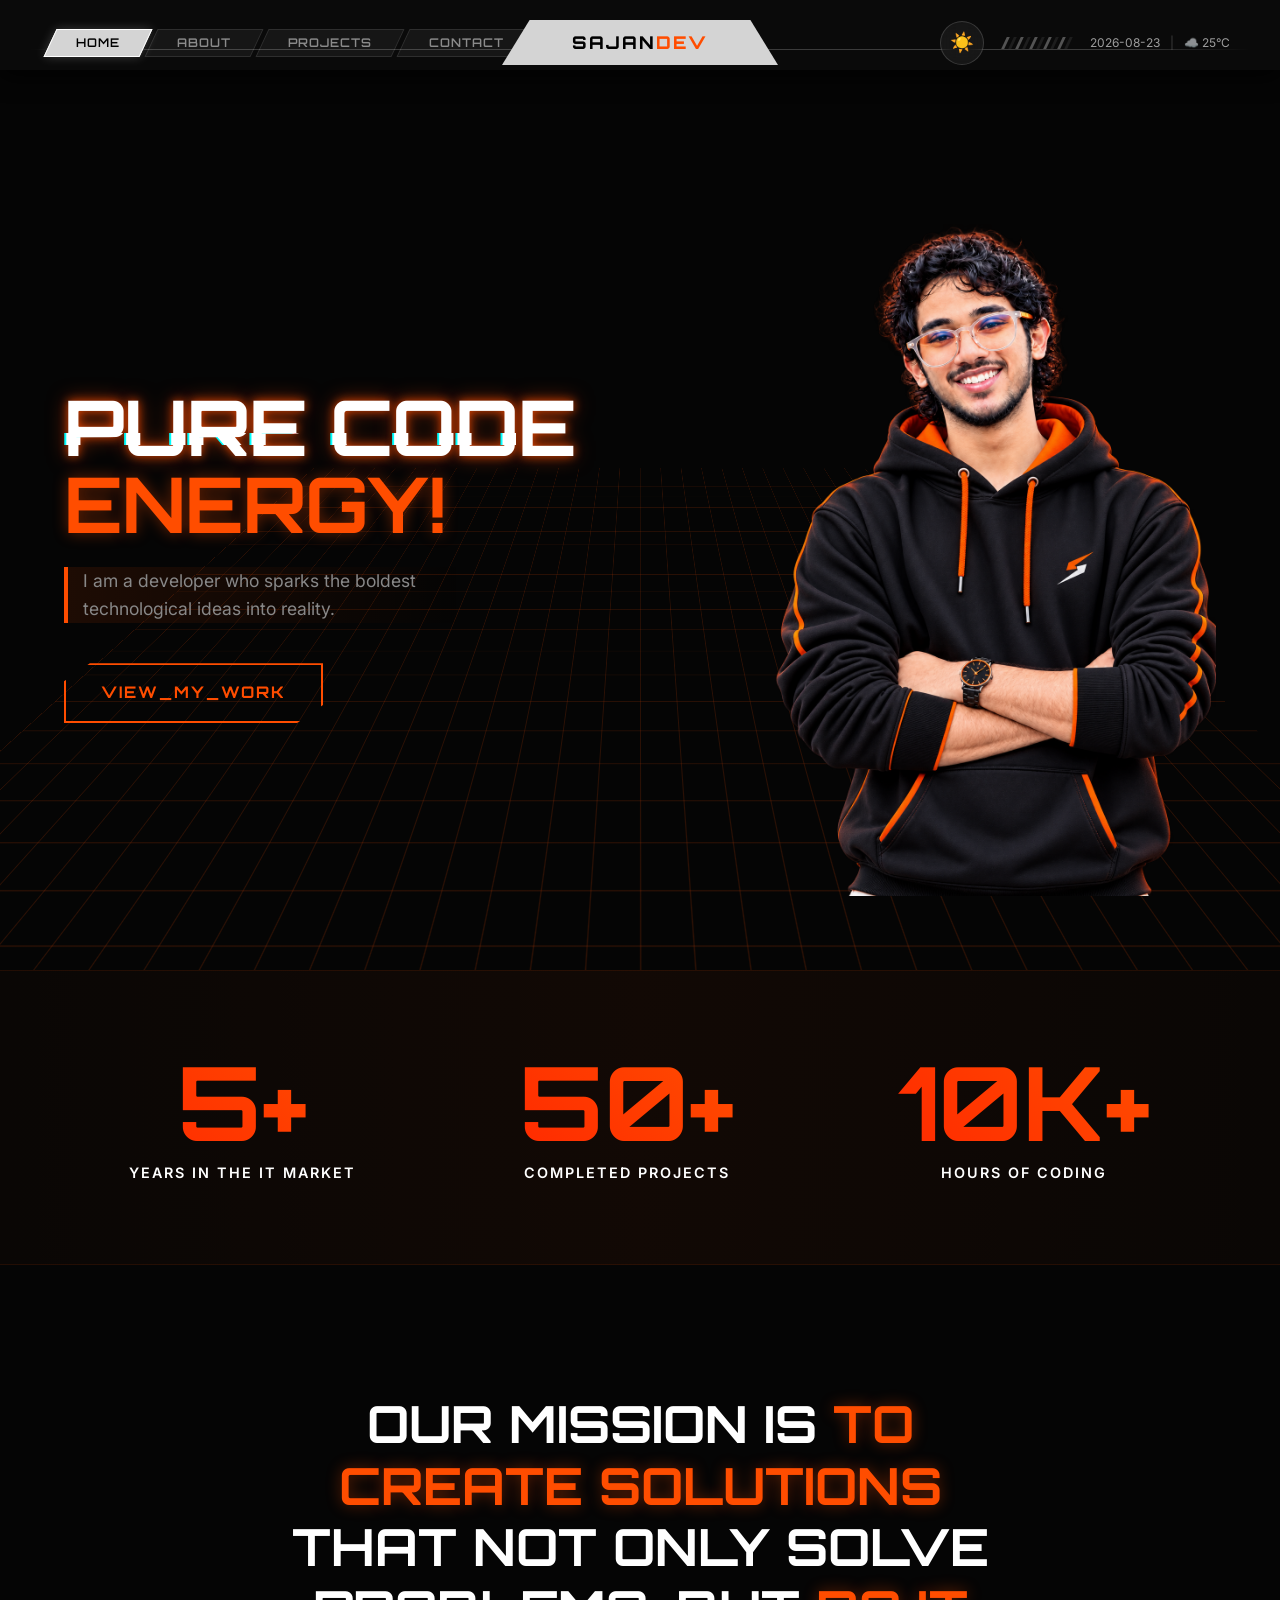
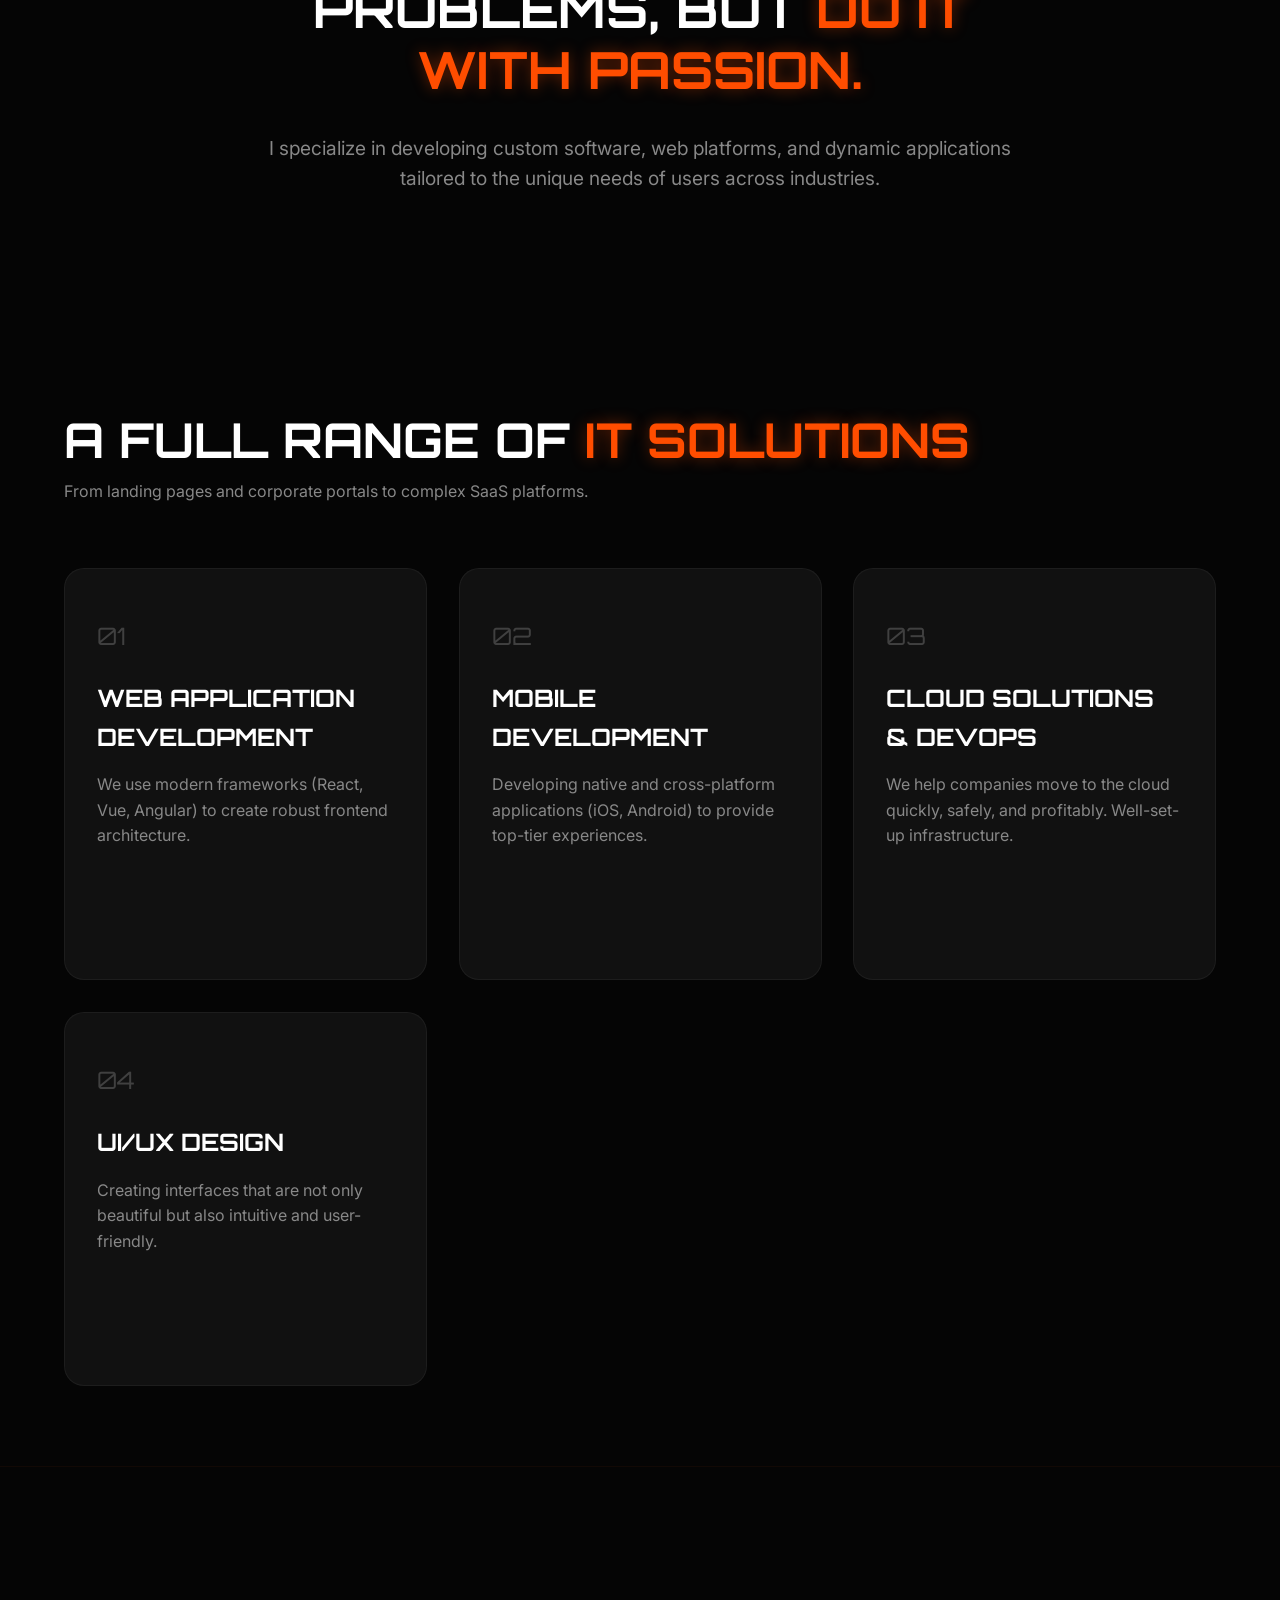
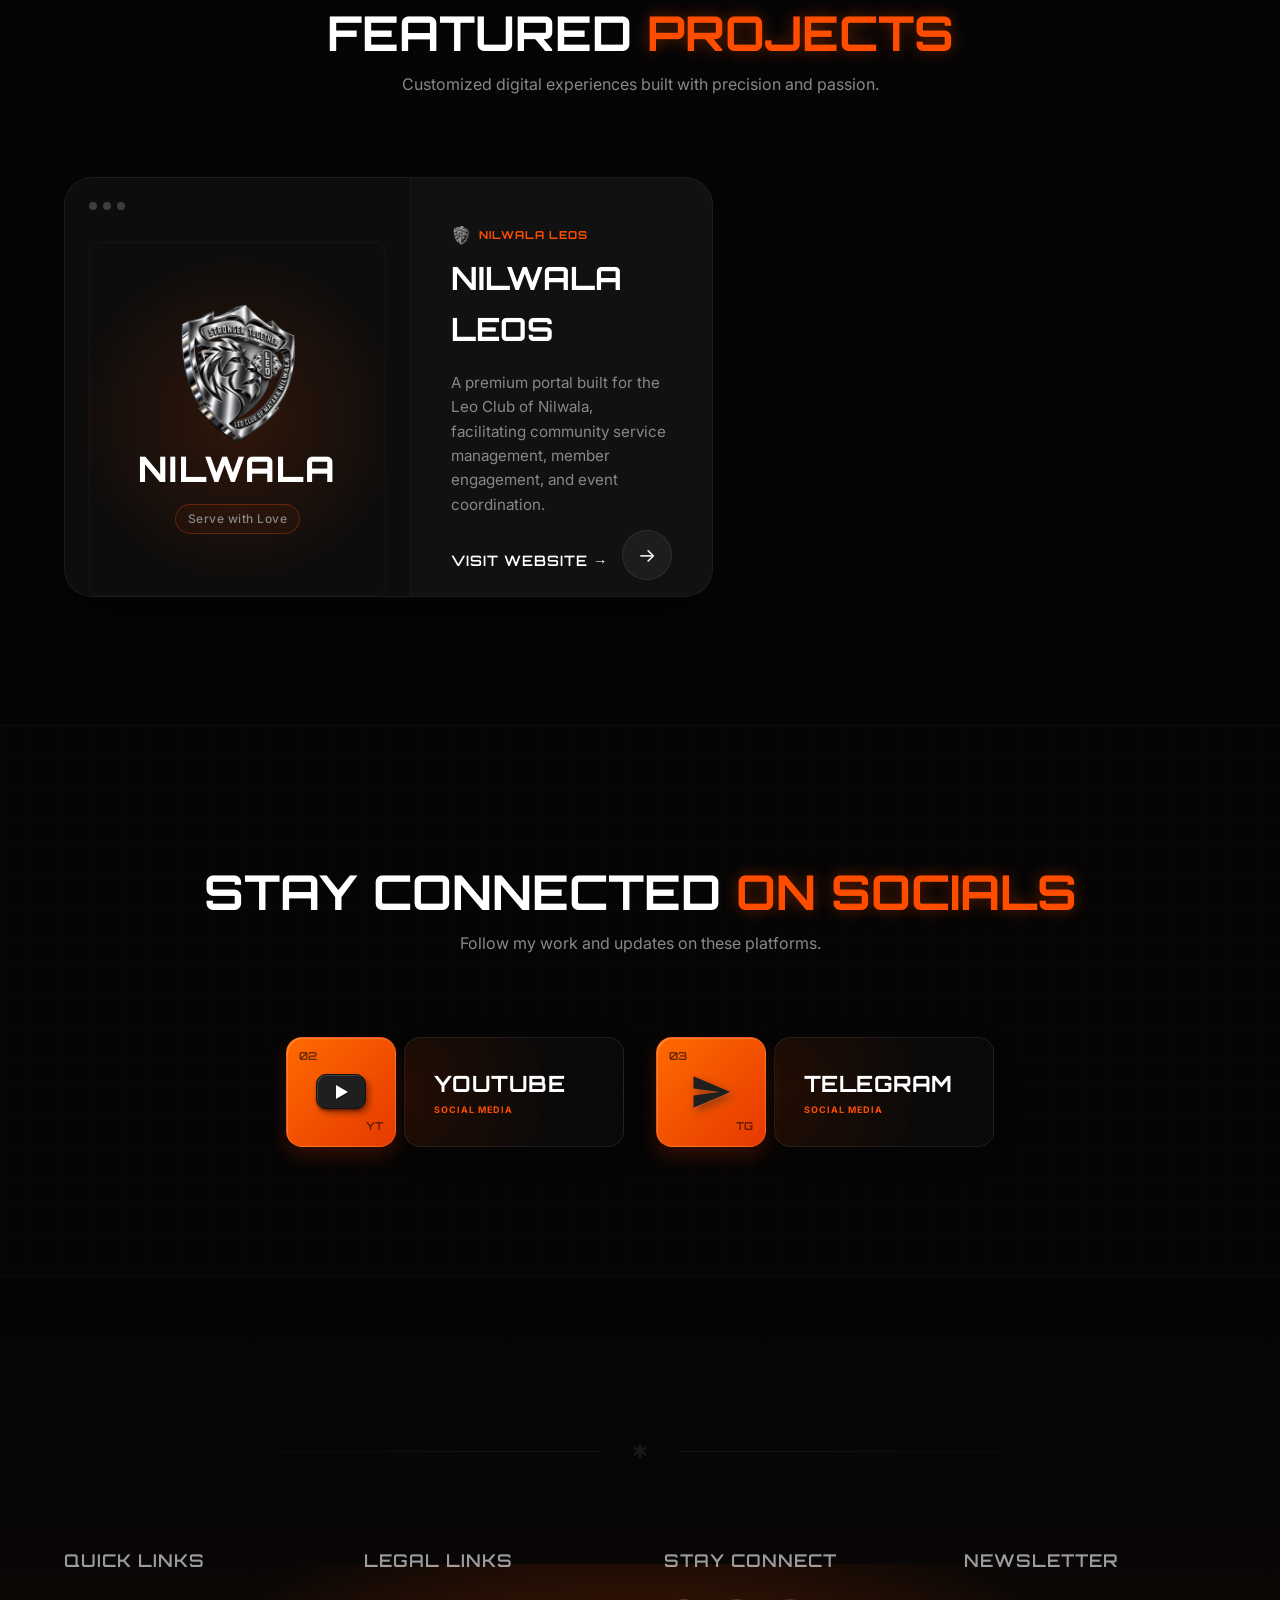
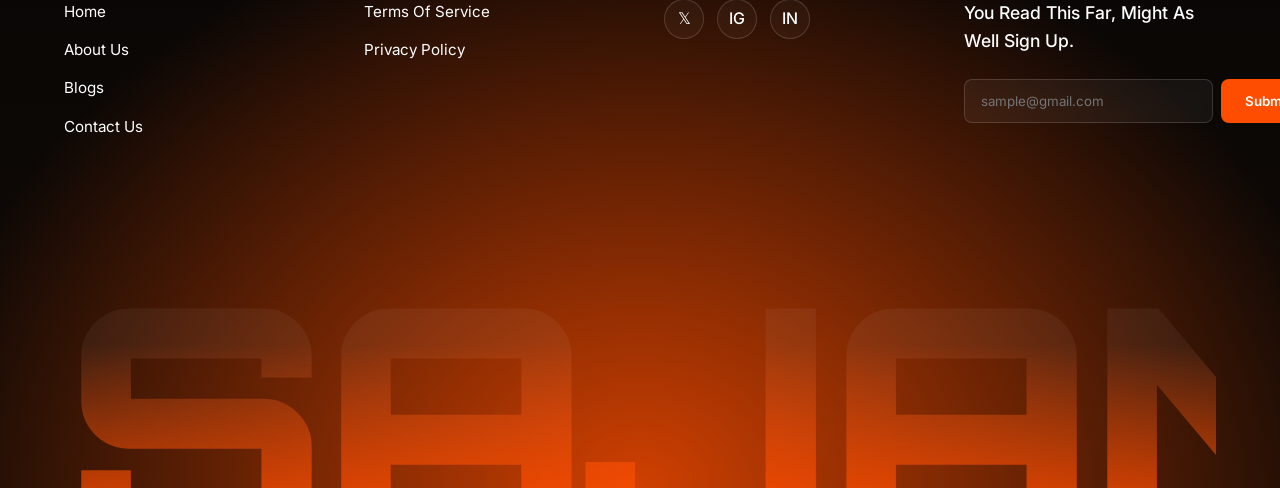
==== commit 2cf7dd1e: "feat: implement light/dark theme toggle with persistent storage and dynamic styling" ====
--- a/index.html
+++ b/index.html
@@ -4,7 +4,7 @@
 <head>
     <meta charset="UTF-8">
     <meta name="viewport" content="width=device-width, initial-scale=1.0">
-    <title>Portfolio | Pure Code Energy</title>
+    <title>Sajan Tharusha</title>
 
     <!-- Google Fonts -->
     <link rel="preconnect" href="https://fonts.googleapis.com">
@@ -45,6 +45,10 @@
             </div>
         </div>
         <div class="tech-nav-right">
+            <button id="theme-toggle" class="theme-toggle-btn" aria-label="Toggle light/dark theme">
+                <span class="toggle-icon sun-icon">☀️</span>
+                <span class="toggle-icon moon-icon">🌙</span>
+            </button>
             <div class="tech-decor">
                 <i></i><i></i><i></i><i></i><i></i><i></i><i></i><i></i><i></i><i></i>
             </div>
@@ -260,4 +264,4 @@
     <script src="script.js"></script>
 </body>
 
-</html>+</html>
--- a/styles.css
+++ b/styles.css
@@ -1491,4 +1491,477 @@
     .projects-slider {
         height: 380px;
     }
+}
+
+/* ========== Theme Toggle Button ========== */
+.theme-toggle-btn {
+    position: relative;
+    width: 44px;
+    height: 44px;
+    border: 1px solid rgba(255, 255, 255, 0.15);
+    border-radius: 50%;
+    background: rgba(255, 255, 255, 0.05);
+    cursor: pointer;
+    display: flex;
+    align-items: center;
+    justify-content: center;
+    transition: all 0.4s cubic-bezier(0.22, 1, 0.36, 1);
+    overflow: hidden;
+    backdrop-filter: blur(10px);
+    z-index: 10;
+}
+
+.theme-toggle-btn:hover {
+    border-color: var(--accent-orange);
+    background: rgba(255, 77, 0, 0.15);
+    box-shadow: 0 0 20px rgba(255, 77, 0, 0.3);
+    transform: scale(1.1);
+}
+
+.toggle-icon {
+    position: absolute;
+    font-size: 1.2rem;
+    transition: all 0.5s cubic-bezier(0.22, 1, 0.36, 1);
+    line-height: 1;
+}
+
+/* Dark mode (default): show sun, hide moon */
+.sun-icon {
+    opacity: 1;
+    transform: scale(1) rotate(0deg);
+}
+
+.moon-icon {
+    opacity: 0;
+    transform: scale(0.3) rotate(-180deg);
+}
+
+/* Light mode: show moon, hide sun */
+[data-theme="light"] .sun-icon {
+    opacity: 0;
+    transform: scale(0.3) rotate(180deg);
+}
+
+[data-theme="light"] .moon-icon {
+    opacity: 1;
+    transform: scale(1) rotate(0deg);
+}
+
+/* ========== LIGHT THEME ========== */
+[data-theme="light"] {
+    --bg-dark: #f5f5f5;
+    --bg-card: #ffffff;
+    --bg-card-hover: #f0f0f0;
+    --text-main: #1a1a1a;
+    --text-muted: #555555;
+}
+
+[data-theme="light"] body {
+    background-color: #f5f5f5;
+    color: #1a1a1a;
+}
+
+/* Loader */
+[data-theme="light"] #simple-loader {
+    background: #ffffff;
+}
+
+[data-theme="light"] .loading-text {
+    color: #1a1a1a;
+    text-shadow: 0 0 15px rgba(0, 0, 0, 0.15);
+}
+
+[data-theme="light"] .loading-bar-container {
+    border-color: rgba(0, 0, 0, 0.2);
+    box-shadow: 0 0 10px rgba(0, 0, 0, 0.05);
+}
+
+[data-theme="light"] .loading-bar-fill {
+    background: #1a1a1a;
+    box-shadow: 0 0 15px rgba(0, 0, 0, 0.2);
+}
+
+/* Navbar */
+[data-theme="light"] .tech-navbar {
+    background: #ffffff;
+    box-shadow: 0 2px 20px rgba(0, 0, 0, 0.08);
+}
+
+[data-theme="light"] .tech-nav-line {
+    background: linear-gradient(90deg, transparent, rgba(0, 0, 0, 0.08) 10%, rgba(0, 0, 0, 0.08) 90%, transparent);
+}
+
+[data-theme="light"] .tech-tab {
+    background: rgba(0, 0, 0, 0.03);
+    border-color: rgba(0, 0, 0, 0.08);
+    color: rgba(0, 0, 0, 0.5);
+}
+
+[data-theme="light"] .tech-tab:hover {
+    background: rgba(0, 0, 0, 0.08);
+    color: #1a1a1a;
+    border-color: rgba(0, 0, 0, 0.2);
+}
+
+[data-theme="light"] .tech-tab.active {
+    background: #1a1a1a;
+    color: #ffffff;
+    border-color: #1a1a1a;
+    box-shadow: 0 0 10px rgba(0, 0, 0, 0.1);
+}
+
+[data-theme="light"] .tech-center-bg {
+    background: #1a1a1a;
+}
+
+[data-theme="light"] .tech-logo {
+    color: #ffffff;
+}
+
+[data-theme="light"] .tech-decor i {
+    background: rgba(0, 0, 0, 0.15);
+}
+
+[data-theme="light"] .tech-decor i:nth-child(even) {
+    background: rgba(0, 0, 0, 0.06);
+}
+
+[data-theme="light"] .tech-info {
+    color: rgba(0, 0, 0, 0.5);
+}
+
+[data-theme="light"] .tech-divider {
+    color: rgba(0, 0, 0, 0.15);
+}
+
+[data-theme="light"] .theme-toggle-btn {
+    border-color: rgba(0, 0, 0, 0.12);
+    background: rgba(0, 0, 0, 0.04);
+}
+
+[data-theme="light"] .theme-toggle-btn:hover {
+    background: rgba(255, 77, 0, 0.1);
+}
+
+/* Hero Section */
+[data-theme="light"] .cyberpunk-hero {
+    background: #f5f5f5;
+}
+
+[data-theme="light"] .cyber-grid {
+    background-image:
+        linear-gradient(rgba(255, 77, 0, 0.06) 1px, transparent 1px),
+        linear-gradient(90deg, rgba(255, 77, 0, 0.06) 1px, transparent 1px);
+}
+
+[data-theme="light"] .cyber-glitch {
+    color: #1a1a1a;
+    text-shadow: 0 0 10px rgba(255, 77, 0, 0.3), 0 0 20px rgba(255, 77, 0, 0.15);
+}
+
+[data-theme="light"] .hero-subtitle {
+    color: #555555;
+}
+
+[data-theme="light"] .accent-text {
+    color: var(--accent-orange);
+    text-shadow: 0 0 10px rgba(255, 77, 0, 0.2);
+}
+
+[data-theme="light"] .cyber-text {
+    background: linear-gradient(90deg, rgba(255, 77, 0, 0.06), transparent);
+}
+
+[data-theme="light"] .btn-cyber {
+    color: var(--accent-orange);
+    border-color: var(--accent-orange);
+    box-shadow: 0 0 10px rgba(255, 77, 0, 0.1);
+}
+
+[data-theme="light"] .btn-cyber:hover {
+    background: var(--accent-orange);
+    color: #ffffff;
+}
+
+/* Stats Section */
+[data-theme="light"] .stats {
+    background: linear-gradient(to right, rgba(255, 77, 0, 0.02), rgba(255, 77, 0, 0.06), rgba(255, 77, 0, 0.02));
+    border-top-color: rgba(255, 77, 0, 0.08);
+    border-bottom-color: rgba(255, 77, 0, 0.08);
+}
+
+[data-theme="light"] .stat-label {
+    color: #1a1a1a;
+}
+
+/* Mission Section */
+[data-theme="light"] .mission .section-title {
+    color: #1a1a1a;
+}
+
+[data-theme="light"] .mission p {
+    color: #555555;
+}
+
+/* Section Titles */
+[data-theme="light"] .section-title {
+    color: #1a1a1a;
+}
+
+/* Portfolio / Project Cards */
+[data-theme="light"] .portfolio-header p {
+    color: #555555;
+}
+
+[data-theme="light"] .project-card {
+    background-color: #ffffff;
+    border-color: rgba(0, 0, 0, 0.06);
+    box-shadow: 0 2px 12px rgba(0, 0, 0, 0.04);
+}
+
+[data-theme="light"] .project-card:hover {
+    background-color: #fafafa;
+    border-color: rgba(255, 77, 0, 0.25);
+    box-shadow: 0 15px 40px rgba(0, 0, 0, 0.08), inset 0 0 20px rgba(255, 77, 0, 0.03);
+}
+
+[data-theme="light"] .card-number {
+    color: rgba(0, 0, 0, 0.12);
+}
+
+[data-theme="light"] .project-card h3 {
+    color: #1a1a1a;
+}
+
+[data-theme="light"] .project-card p {
+    color: #555555;
+}
+
+/* Featured Section */
+[data-theme="light"] .featured-section {
+    background: #f5f5f5;
+    border-top-color: rgba(255, 77, 0, 0.06);
+}
+
+[data-theme="light"] .featured-header p {
+    color: #555555;
+}
+
+[data-theme="light"] .project-card-wide {
+    background: #ffffff;
+    border-color: rgba(0, 0, 0, 0.06);
+    box-shadow: 0 10px 30px rgba(0, 0, 0, 0.06);
+}
+
+[data-theme="light"] .project-card-wide:hover {
+    border-color: rgba(255, 77, 0, 0.2);
+    box-shadow: 0 20px 40px rgba(0, 0, 0, 0.08);
+}
+
+[data-theme="light"] .css-leo-mockup {
+    background: #f0f0f0;
+    border-right-color: rgba(0, 0, 0, 0.06);
+}
+
+[data-theme="light"] .mockup-header .dot {
+    background: rgba(0, 0, 0, 0.15);
+}
+
+[data-theme="light"] .mockup-body {
+    background: radial-gradient(circle at center, rgba(255, 77, 0, 0.08), transparent 75%);
+    border-color: rgba(255, 77, 0, 0.1);
+}
+
+[data-theme="light"] .mockup-hero {
+    color: #1a1a1a;
+}
+
+[data-theme="light"] .mockup-cta {
+    color: #555555;
+    border-color: rgba(255, 77, 0, 0.2);
+    background: rgba(255, 77, 0, 0.04);
+}
+
+[data-theme="light"] .card-wide-title {
+    color: #1a1a1a;
+}
+
+[data-theme="light"] .card-wide-desc {
+    color: #555555;
+}
+
+[data-theme="light"] .card-wide-link {
+    color: #1a1a1a;
+}
+
+[data-theme="light"] .card-wide-btn {
+    background: rgba(0, 0, 0, 0.04);
+    border-color: rgba(0, 0, 0, 0.08);
+    color: #1a1a1a;
+}
+
+/* Vertical Cards */
+[data-theme="light"] .project-card-vertical {
+    background: #ffffff;
+    border-color: rgba(0, 0, 0, 0.06);
+}
+
+[data-theme="light"] .project-card-vertical:hover {
+    border-color: rgba(255, 77, 0, 0.2);
+    box-shadow: 0 20px 40px rgba(0, 0, 0, 0.06);
+}
+
+[data-theme="light"] .card-vert-badge {
+    background: rgba(0, 0, 0, 0.03);
+    border-color: rgba(0, 0, 0, 0.08);
+    color: rgba(0, 0, 0, 0.6);
+}
+
+[data-theme="light"] .card-vert-title {
+    color: #1a1a1a;
+}
+
+[data-theme="light"] .card-vert-btn {
+    background: rgba(0, 0, 0, 0.04);
+    border-color: rgba(0, 0, 0, 0.08);
+    color: #1a1a1a;
+}
+
+/* Social Section */
+[data-theme="light"] .social-section {
+    background: #f5f5f5;
+    background-image:
+        linear-gradient(rgba(255, 77, 0, 0.03) 1px, transparent 1px),
+        linear-gradient(90deg, rgba(255, 77, 0, 0.03) 1px, transparent 1px);
+    border-top-color: rgba(255, 77, 0, 0.06);
+    border-bottom-color: rgba(255, 77, 0, 0.06);
+}
+
+[data-theme="light"] .social-header p {
+    color: #555555;
+}
+
+[data-theme="light"] .social-info-block {
+    background: radial-gradient(circle at left, rgba(255, 77, 0, 0.06) 0%, rgba(255, 255, 255, 0.95) 70%);
+    border-color: rgba(0, 0, 0, 0.08);
+    box-shadow: 0 10px 25px rgba(0, 0, 0, 0.05);
+}
+
+[data-theme="light"] .social-info-block h3 {
+    color: #1a1a1a;
+}
+
+[data-theme="light"] .social-card-wrapper:hover .social-info-block {
+    border-color: rgba(255, 77, 0, 0.25);
+    box-shadow: 0 15px 30px rgba(0, 0, 0, 0.08), 0 0 15px rgba(255, 77, 0, 0.06);
+}
+
+/* Footer */
+[data-theme="light"] .footer {
+    background: linear-gradient(to bottom, #f5f5f5 0%, #fff5ee 100%);
+}
+
+[data-theme="light"] .footer::before {
+    background: radial-gradient(ellipse at bottom, rgba(255, 77, 0, 0.3) 0%, transparent 80%);
+    opacity: 0.5;
+}
+
+[data-theme="light"] .footer-divider span:first-child {
+    background: linear-gradient(to right, #f5f5f5, rgba(0, 0, 0, 0.06));
+}
+
+[data-theme="light"] .footer-divider span:last-child {
+    background: linear-gradient(to left, #f5f5f5, rgba(0, 0, 0, 0.06));
+}
+
+[data-theme="light"] .divider-icon {
+    color: rgba(0, 0, 0, 0.12);
+}
+
+[data-theme="light"] .footer-col h4 {
+    color: rgba(0, 0, 0, 0.45);
+}
+
+[data-theme="light"] .footer-col a {
+    color: #1a1a1a;
+}
+
+[data-theme="light"] .footer-col a:hover {
+    color: var(--accent-orange);
+}
+
+[data-theme="light"] .social-icons a {
+    border-color: rgba(0, 0, 0, 0.1);
+    background: rgba(0, 0, 0, 0.03);
+    color: #1a1a1a;
+}
+
+[data-theme="light"] .social-icons a:hover {
+    color: #ffffff;
+    background: var(--accent-orange);
+    border-color: var(--accent-orange);
+}
+
+[data-theme="light"] .newsletter-col p {
+    color: #1a1a1a;
+}
+
+[data-theme="light"] .newsletter-form input {
+    background: rgba(0, 0, 0, 0.03);
+    border-color: rgba(0, 0, 0, 0.1);
+    color: #1a1a1a;
+}
+
+[data-theme="light"] .newsletter-form input::placeholder {
+    color: rgba(0, 0, 0, 0.35);
+}
+
+[data-theme="light"] .newsletter-form input:focus {
+    background: rgba(0, 0, 0, 0.05);
+    border-color: var(--accent-orange);
+}
+
+[data-theme="light"] .footer-massive-text {
+    background: linear-gradient(to bottom, rgba(0, 0, 0, 0.03) 20%, rgba(255, 77, 0, 0.5) 90%);
+    -webkit-background-clip: text;
+    -webkit-text-fill-color: transparent;
+}
+
+/* Typography general overrides */
+[data-theme="light"] h1,
+[data-theme="light"] h2,
+[data-theme="light"] h3,
+[data-theme="light"] h4 {
+    color: #1a1a1a;
+}
+
+[data-theme="light"] p {
+    color: #555555;
+}
+
+/* Smooth transition for theme switch */
+body,
+body *:not(script):not(style) {
+    transition: background-color 0.4s ease, color 0.4s ease, border-color 0.4s ease, box-shadow 0.4s ease;
+}
+
+/* Mobile theme toggle */
+@media (max-width: 768px) {
+    .theme-toggle-btn {
+        position: fixed;
+        bottom: 20px;
+        right: 20px;
+        z-index: 9999;
+        width: 50px;
+        height: 50px;
+        box-shadow: 0 4px 15px rgba(0, 0, 0, 0.3);
+        background: rgba(20, 20, 20, 0.9);
+        border: 1px solid rgba(255, 255, 255, 0.15);
+    }
+
+    [data-theme="light"] .theme-toggle-btn {
+        background: rgba(255, 255, 255, 0.95);
+        border-color: rgba(0, 0, 0, 0.1);
+        box-shadow: 0 4px 15px rgba(0, 0, 0, 0.1);
+    }
 }
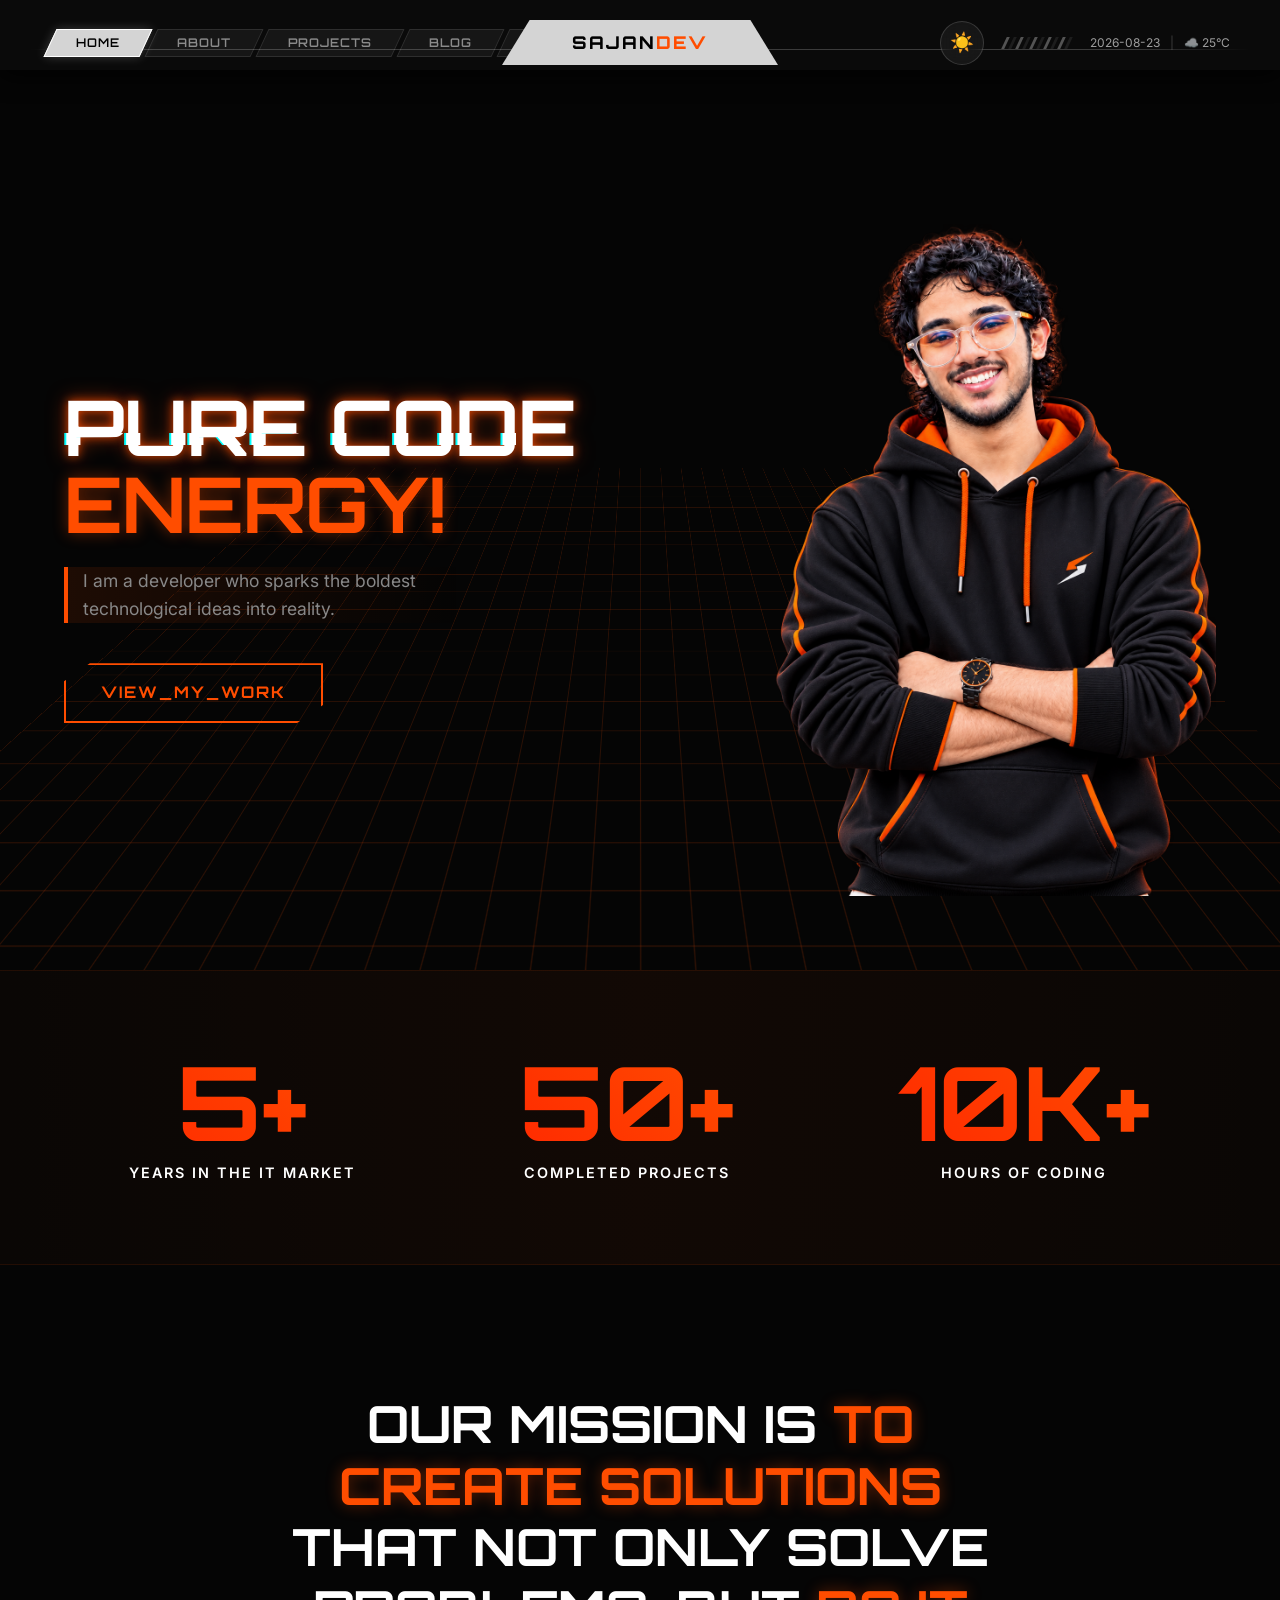
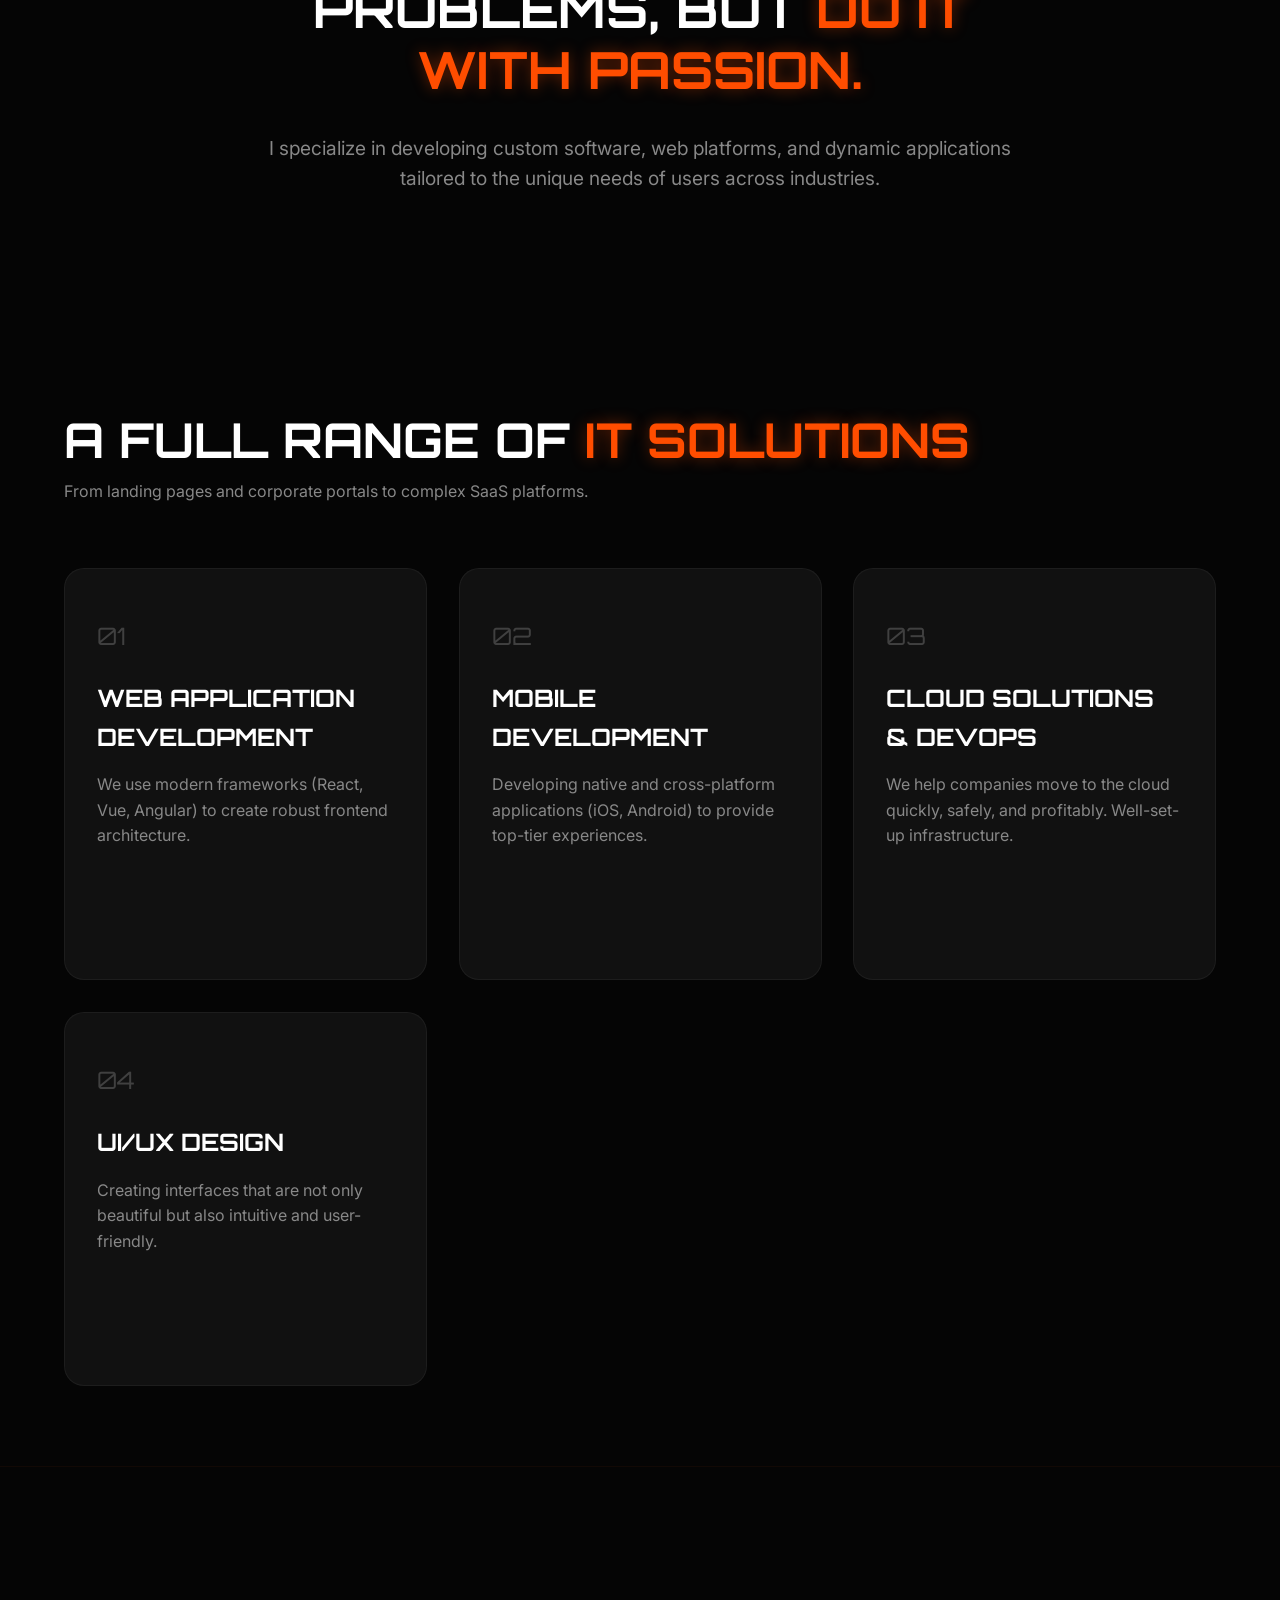
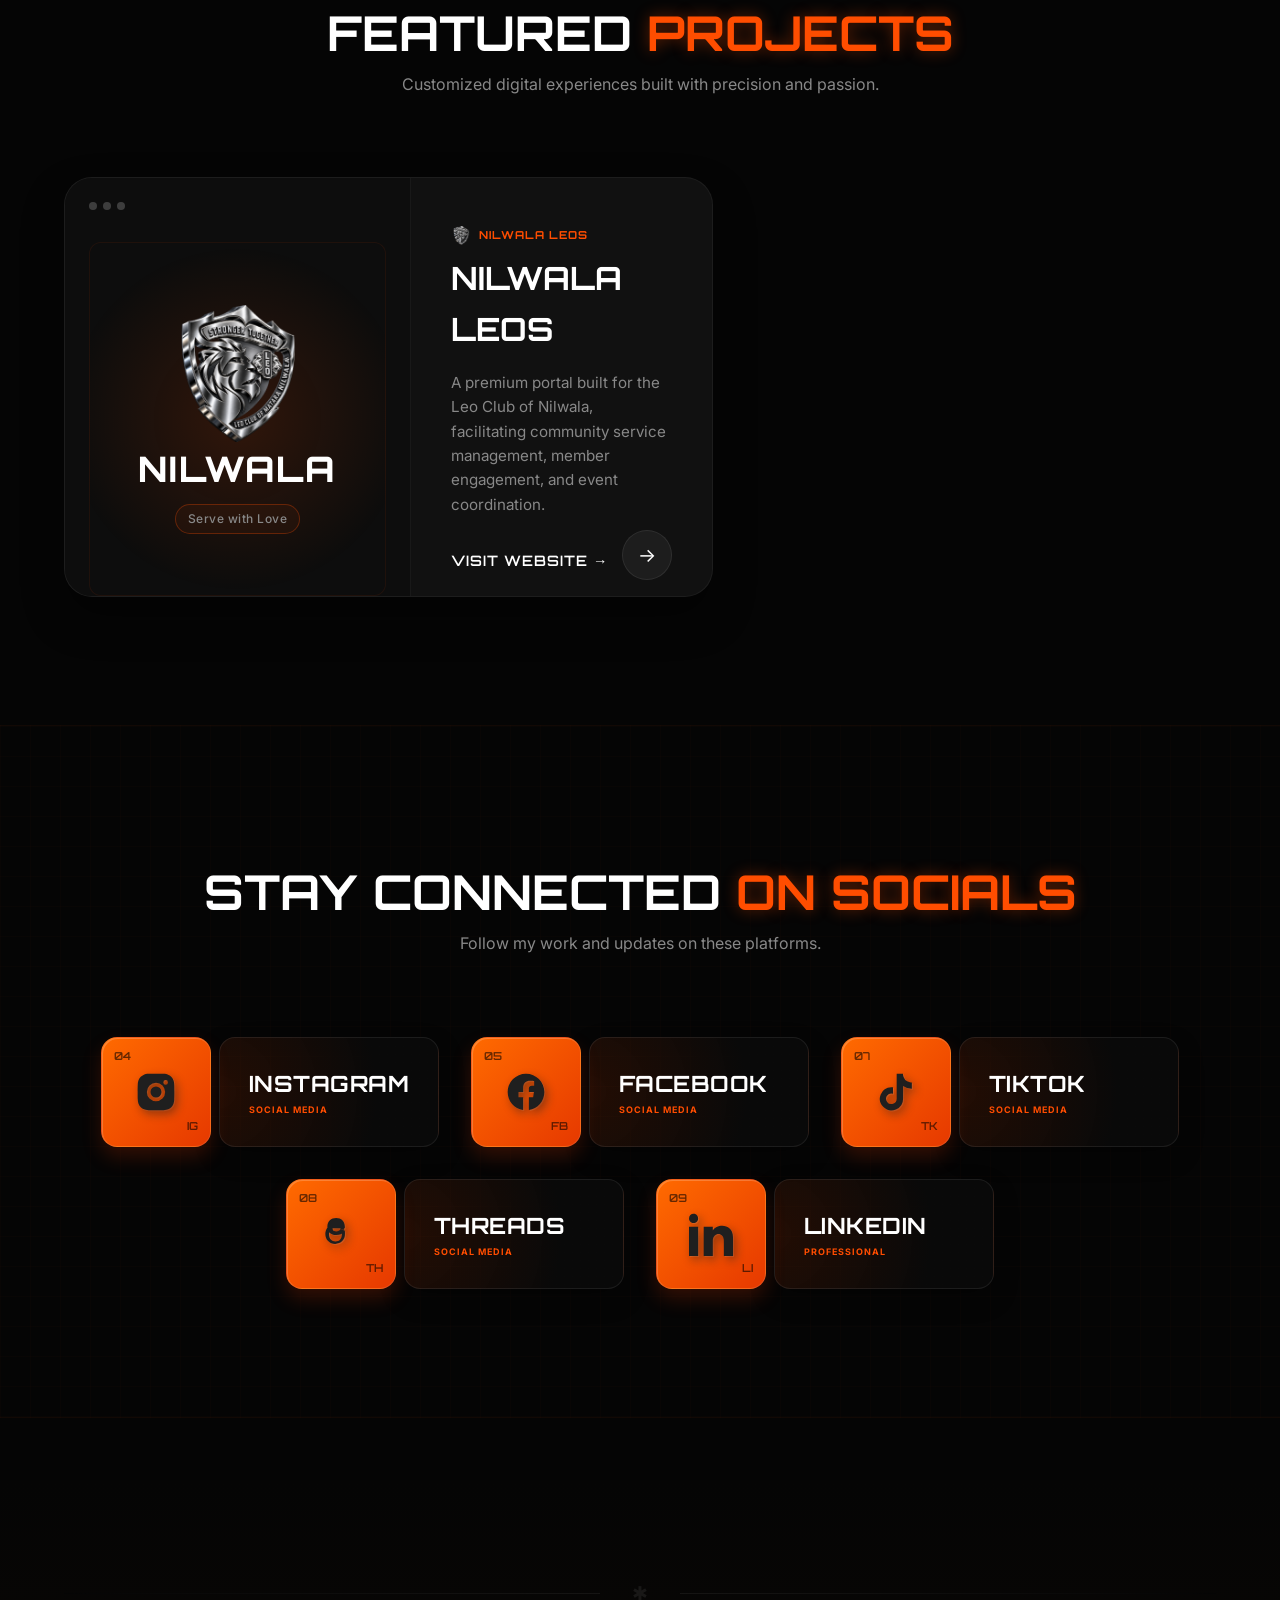
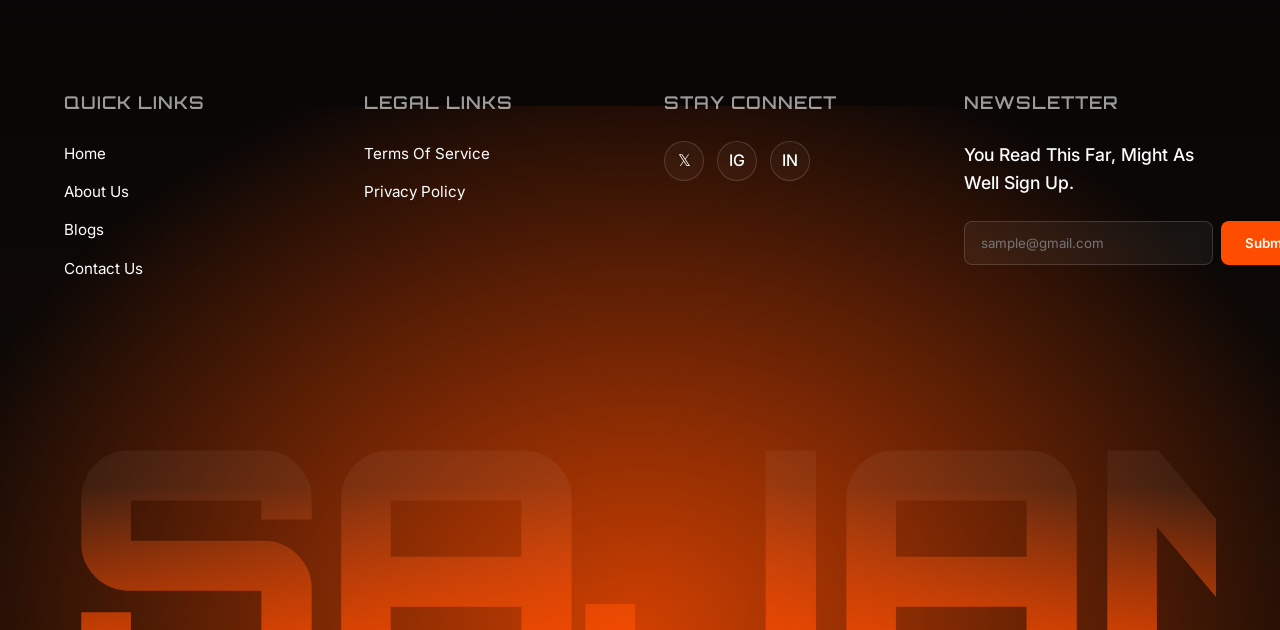
==== commit 1a291e11: "feat: implement blog module with post listing, creation interface, and dedicated styling" ====
--- a/index.html
+++ b/index.html
@@ -37,6 +37,7 @@
             <a href="#home" class="tech-tab active"><span class="tab-text">HOME</span></a>
             <a href="#about" class="tech-tab"><span class="tab-text">ABOUT</span></a>
             <a href="#projects" class="tech-tab"><span class="tab-text">PROJECTS</span></a>
+            <a href="blog.html" class="tech-tab"><span class="tab-text">BLOG</span></a>
             <a href="#contact" class="tech-tab"><span class="tab-text">CONTACT</span></a>
         </div>
         <div class="tech-nav-center">
@@ -181,37 +182,82 @@
             <p>Follow my work and updates on these platforms.</p>
         </div>
         <div class="social-cards-container">
-            <!-- YouTube Card -->
-            <a href="#" class="social-card-wrapper reveal-scale delay-1">
-                <div class="social-icon-block youtube-theme">
-                    <span class="card-num">02</span>
-                    <div class="icon-3d-youtube">
-                        <div class="play-triangle"></div>
-                    </div>
-                    <span class="card-code">YT</span>
-                </div>
-                <div class="social-info-block">
-                    <h3>YOUTUBE</h3>
+        
+            <!-- Instagram Card -->
+            <a href="https://instagram.com/Sajaantharusha" target="_blank" class="social-card-wrapper reveal-scale delay-5">
+                <div class="social-icon-block instagram-theme">
+                    <span class="card-num">04</span>
+                    <svg class="icon-3d-instagram" viewBox="0 0 24 24">
+                        <path d="M12 2c2.717 0 3.056.01 4.122.06 1.065.05 1.79.217 2.428.465.66.254 1.216.598 1.772 1.153a4.908 4.908 0 0 1 1.153 1.772c.247.637.415 1.363.465 2.428.047 1.066.06 1.405.06 4.122 0 2.717-.01 3.056-.06 4.122-.05 1.065-.218 1.79-.465 2.428a4.883 4.883 0 0 1-1.153 1.772 4.915 4.915 0 0 1-1.772 1.153c-.637.247-1.363.415-2.428.465-1.066.047-1.405.06-4.122.06-2.717 0-3.056-.01-4.122-.06-1.065-.05-1.79-.218-2.428-.465a4.89 4.89 0 0 1-1.772-1.153 4.904 4.904 0 0 1-1.153-1.772c-.248-.637-.415-1.363-.465-2.428C2.013 15.056 2 14.717 2 12c0-2.717.01-3.056.06-4.122.05-1.066.217-1.79.465-2.428a4.88 4.88 0 0 1 1.153-1.772A4.897 4.897 0 0 1 5.45 2.525c.638-.248 1.362-.415 2.428-.465C8.944 2.013 9.283 2 12 2zm0 5a5 5 0 1 0 0 10 5 5 0 0 0 0-10zm6.5-.25a1.25 1.25 0 0 0-2.5 0 1.25 1.25 0 0 0 2.5 0zM12 9a3 3 0 1 1 0 6 3 3 0 0 1 0-6z" />
+                    </svg>
+                    <span class="card-code">IG</span>
+                </div>
+                <div class="social-info-block">
+                    <h3>INSTAGRAM</h3>
                     <p>SOCIAL MEDIA</p>
                 </div>
             </a>
 
-            <!-- Telegram Card -->
-            <a href="#" class="social-card-wrapper reveal-scale delay-3">
-                <div class="social-icon-block telegram-theme">
-                    <span class="card-num">03</span>
-                    <svg class="icon-3d-plane" viewBox="0 0 24 24">
-                        <path d="M2.01 21L23 12 2.01 3 2 10l15 2-15 2z" />
-                    </svg>
-                    <span class="card-code">TG</span>
-                </div>
-                <div class="social-info-block">
-                    <h3>TELEGRAM</h3>
+            <!-- Facebook Card -->
+            <a href="https://facebook.com/Sajaantharusha" target="_blank" class="social-card-wrapper reveal-scale delay-7">
+                <div class="social-icon-block facebook-theme">
+                    <span class="card-num">05</span>
+                    <svg class="icon-3d-facebook" viewBox="0 0 24 24">
+                        <path d="M12 2C6.477 2 2 6.477 2 12c0 4.991 3.657 9.128 8.438 9.879V14.89h-2.54V12h2.54V9.797c0-2.506 1.492-3.89 3.777-3.89 1.094 0 2.238.195 2.238.195v2.46h-1.26c-1.243 0-1.63.771-1.63 1.562V12h2.773l-.443 2.89h-2.33v6.989C18.343 21.129 22 16.99 22 12c0-5.523-4.477-10-10-10z" />
+                    </svg>
+                    <span class="card-code">FB</span>
+                </div>
+                <div class="social-info-block">
+                    <h3>FACEBOOK</h3>
                     <p>SOCIAL MEDIA</p>
                 </div>
             </a>
 
 
+            <!-- TikTok Card -->
+            <a href="https://tiktok.com/Sajaantharusha" target="_blank" class="social-card-wrapper reveal-scale delay-3">
+                <div class="social-icon-block tiktok-theme">
+                    <span class="card-num">07</span>
+                    <svg class="icon-3d-tiktok" viewBox="0 0 24 24">
+                        <path d="M19.59 6.69a4.83 4.83 0 0 1-3.77-4.25V2h-3.45v13.67a2.89 2.89 0 0 1-5.2 1.74 2.89 2.89 0 0 1 2.31-4.64 2.93 2.93 0 0 1 .88.13V9.4a6.84 6.84 0 0 0-1-.05A6.33 6.33 0 0 0 5 20.1a6.34 6.34 0 0 0 10.86-4.43v-7a8.16 8.16 0 0 0 4.77 1.52v-3.4a4.85 4.85 0 0 1-1-.1z" />
+                    </svg>
+                    <span class="card-code">TK</span>
+                </div>
+                <div class="social-info-block">
+                    <h3>TIKTOK</h3>
+                    <p>SOCIAL MEDIA</p>
+                </div>
+            </a>
+
+            <!-- Threads Card -->
+            <a href="https://www.threads.net/@sajaantharusha" target="_blank" class="social-card-wrapper reveal-scale delay-5">
+                <div class="social-icon-block threads-theme">
+                    <span class="card-num">08</span>
+                    <svg class="icon-3d-threads" viewBox="0 0 24 24">
+                        <path d="M14.07 10.154c.063.486.101 1.056.101 1.751 0 3.32-2.183 5.485-5.385 5.485-3.045 0-5.328-2.222-5.328-5.386 0-3.327 2.378-5.632 5.525-5.632 2.379 0 4.148 1.155 4.809 3.013h-1.84c-.45-1.026-1.572-1.637-2.92-1.637-2.037 0-3.565 1.488-3.565 4.256 0 2.668 1.455 4.025 3.504 4.025 2.146 0 3.524-1.393 3.524-4.084 0-.486-.038-1.042-.114-1.791H14.07zm-1.838-1.517c.012-.19.012-.416.012-.66 0-1.745-1.15-2.735-2.825-2.735-1.625 0-2.853.94-2.853 2.735 0 1.638 1.09 2.637 2.775 2.637 1.139 0 2.036-.505 2.502-1.282l1.69 1.14c-.815 1.404-2.27 2.099-4.241 2.099-2.71 0-4.733-1.802-4.733-4.593 0-2.89 2.057-4.707 4.793-4.707 2.774 0 4.743 1.83 4.743 4.708 0 .285-.013.56-.038.822h-6.702c.115 1.341 1.054 2.158 2.317 2.158 1.164 0 1.89-.594 2.227-1.46h1.793c-.451 1.559-1.928 2.648-4.032 2.648-2.318 0-4.085-1.67-4.085-4.22 0-2.587 1.742-4.145 4.085-4.145 2.293 0 3.847 1.498 3.847 3.811 0 .208-.013.435-.025.623H12.232z" />
+                    </svg>
+                    <span class="card-code">TH</span>
+                </div>
+                <div class="social-info-block">
+                    <h3>THREADS</h3>
+                    <p>SOCIAL MEDIA</p>
+                </div>
+            </a>
+
+            <!-- LinkedIn Card -->
+            <a href="https://www.linkedin.com/in/sajaan-tharusha-226670281/" target="_blank" class="social-card-wrapper reveal-scale delay-7">
+                <div class="social-icon-block linkedin-theme">
+                    <span class="card-num">09</span>
+                    <svg class="icon-3d-linkedin" viewBox="0 0 24 24">
+                        <path d="M4.98 3.5c0 1.381-1.11 2.5-2.48 2.5s-2.48-1.119-2.48-2.5c0-1.38 1.11-2.5 2.48-2.5s2.48 1.12 2.48 2.5zm.02 4.5h-5v16h5v-16zm7.982 0h-4.968v16h4.969v-8.399c0-4.67 6.029-5.052 6.029 0v8.399h4.988v-10.131c0-7.88-8.922-7.593-11.018-3.714v-2.155z" />
+                    </svg>
+                    <span class="card-code">LI</span>
+                </div>
+                <div class="social-info-block">
+                    <h3>LINKEDIN</h3>
+                    <p>PROFESSIONAL</p>
+                </div>
+            </a>
 
         </div>
     </section>
@@ -243,9 +289,9 @@
             <div class="footer-col">
                 <h4>Stay Connect</h4>
                 <div class="social-icons">
-                    <a href="#">𝕏</a>
-                    <a href="#">IG</a>
-                    <a href="#">IN</a>
+                    <a href="https://x.com/sajaantharusha">𝕏</a>
+                    <a href="https://instagram.com/Sajaantharusha">IG</a>
+                    <a href="https://www.linkedin.com/in/sajaan-tharusha-226670281/">IN</a>
                 </div>
             </div>
             <div class="footer-col newsletter-col">
--- a/styles.css
+++ b/styles.css
@@ -1130,6 +1130,19 @@
         drop-shadow(3px 4px 5px rgba(0, 0, 0, 0.4)) drop-shadow(1px 1px 0px rgba(255, 255, 255, 0.15));
 }
 
+.icon-3d-instagram,
+.icon-3d-facebook,
+.icon-3d-website,
+.icon-3d-tiktok,
+.icon-3d-threads,
+.icon-3d-linkedin {
+    width: 44px;
+    height: 44px;
+    fill: #1f1f1f;
+    filter:
+        drop-shadow(3px 4px 5px rgba(0, 0, 0, 0.4)) drop-shadow(1px 1px 0px rgba(255, 255, 255, 0.15));
+}
+
 /* Featured Projects Section */
 .featured-section {
     padding: 8rem 5%;
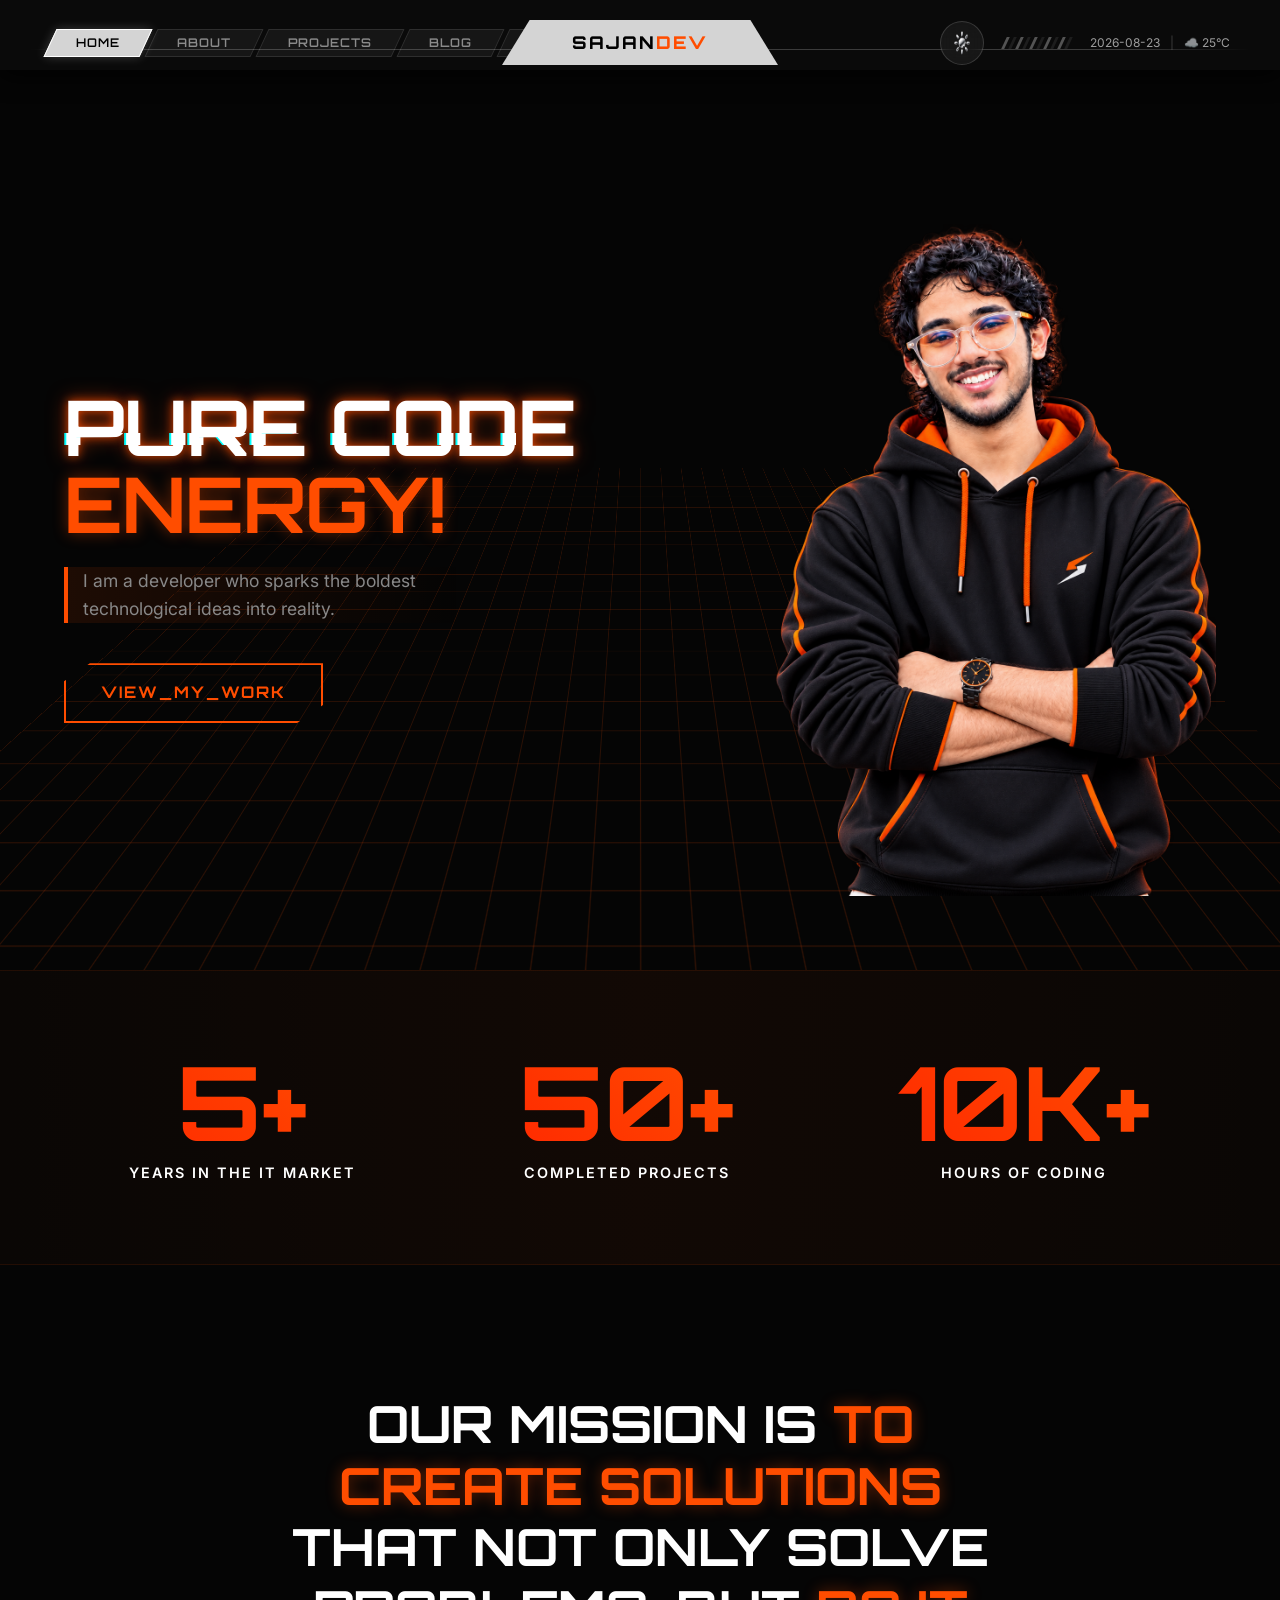
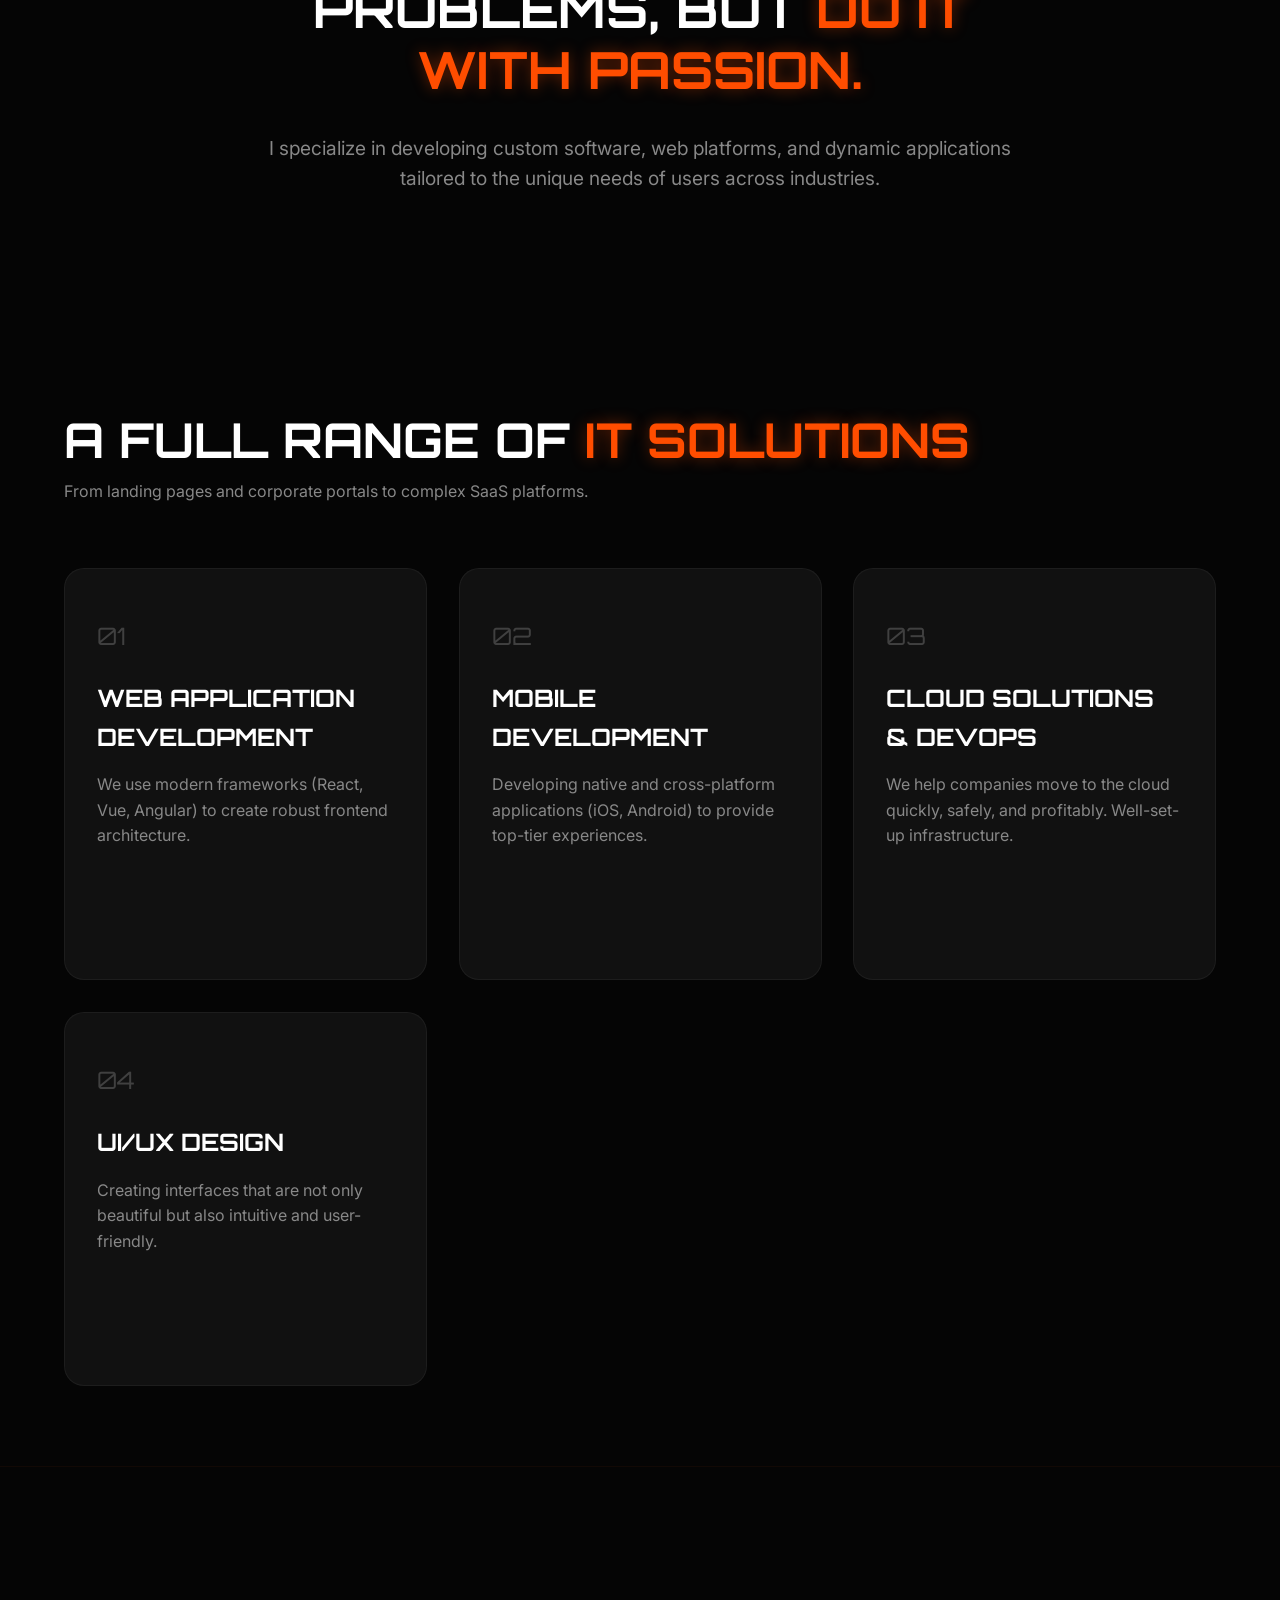
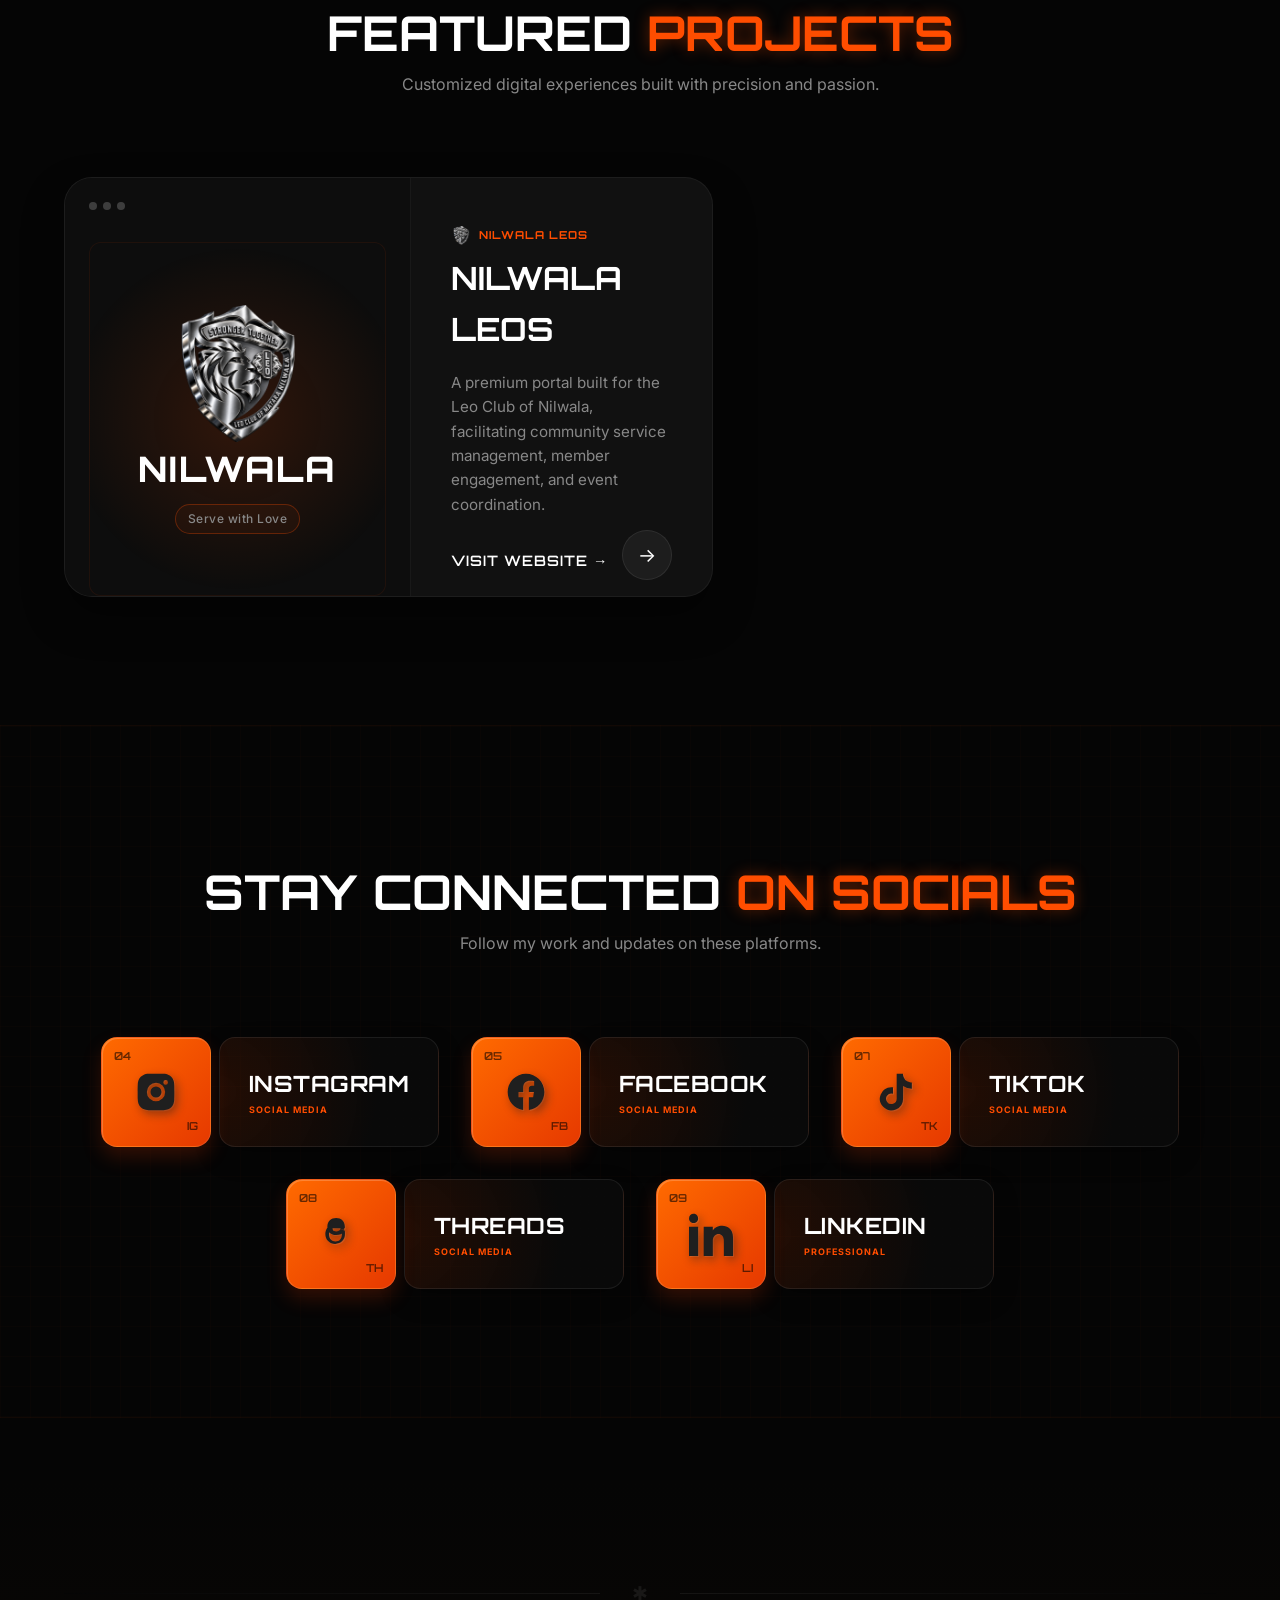
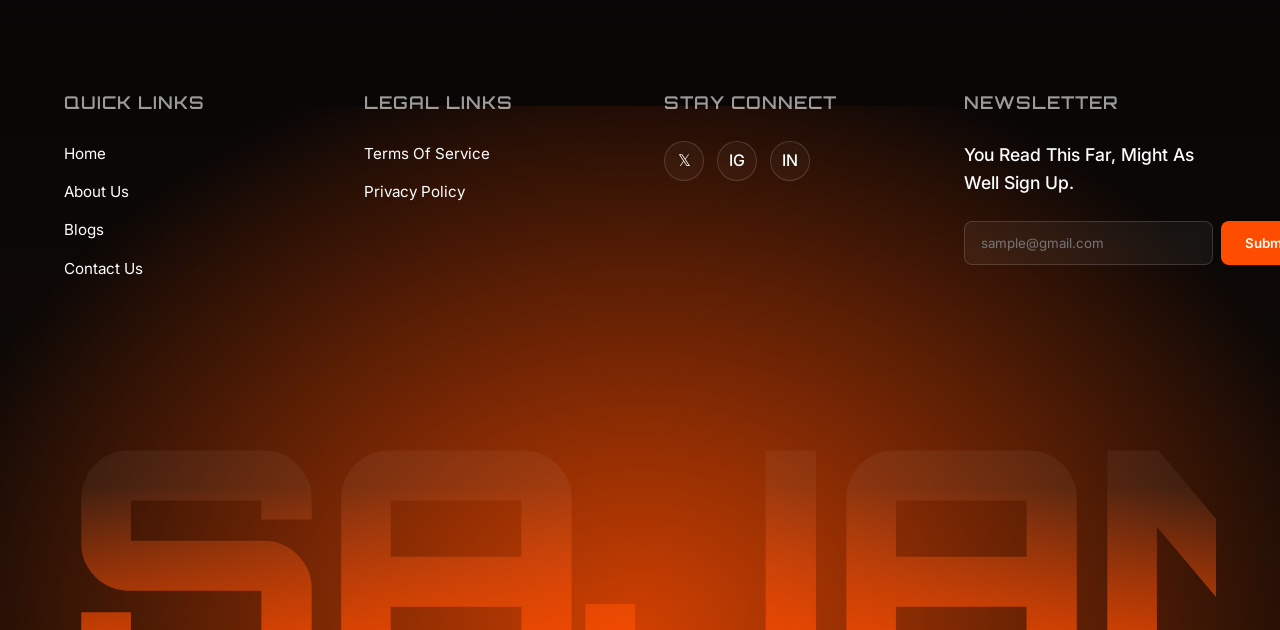
==== commit e0748db9: "feat: update theme toggle icons, adjust hero graphic alignment, and refine stats data" ====
--- a/index.html
+++ b/index.html
@@ -47,8 +47,8 @@
         </div>
         <div class="tech-nav-right">
             <button id="theme-toggle" class="theme-toggle-btn" aria-label="Toggle light/dark theme">
-                <span class="toggle-icon sun-icon">☀️</span>
-                <span class="toggle-icon moon-icon">🌙</span>
+                <img src="light.png" class="toggle-icon sun-icon" alt="Light Mode" style="width: 24px; height: 24px;">
+                <img src="night.png" class="toggle-icon moon-icon" alt="Dark Mode" style="width: 24px; height: 24px;">
             </button>
             <div class="tech-decor">
                 <i></i><i></i><i></i><i></i><i></i><i></i><i></i><i></i><i></i><i></i>
--- a/styles.css
+++ b/styles.css
@@ -949,6 +949,14 @@
     }
 
     .tech-nav-right {
+        /* Keep parent in DOM so fixed button renders */
+        display: block;
+        width: 0;
+        height: 0;
+    }
+
+    .tech-nav-right .tech-decor,
+    .tech-nav-right .tech-info {
         display: none;
     }
 
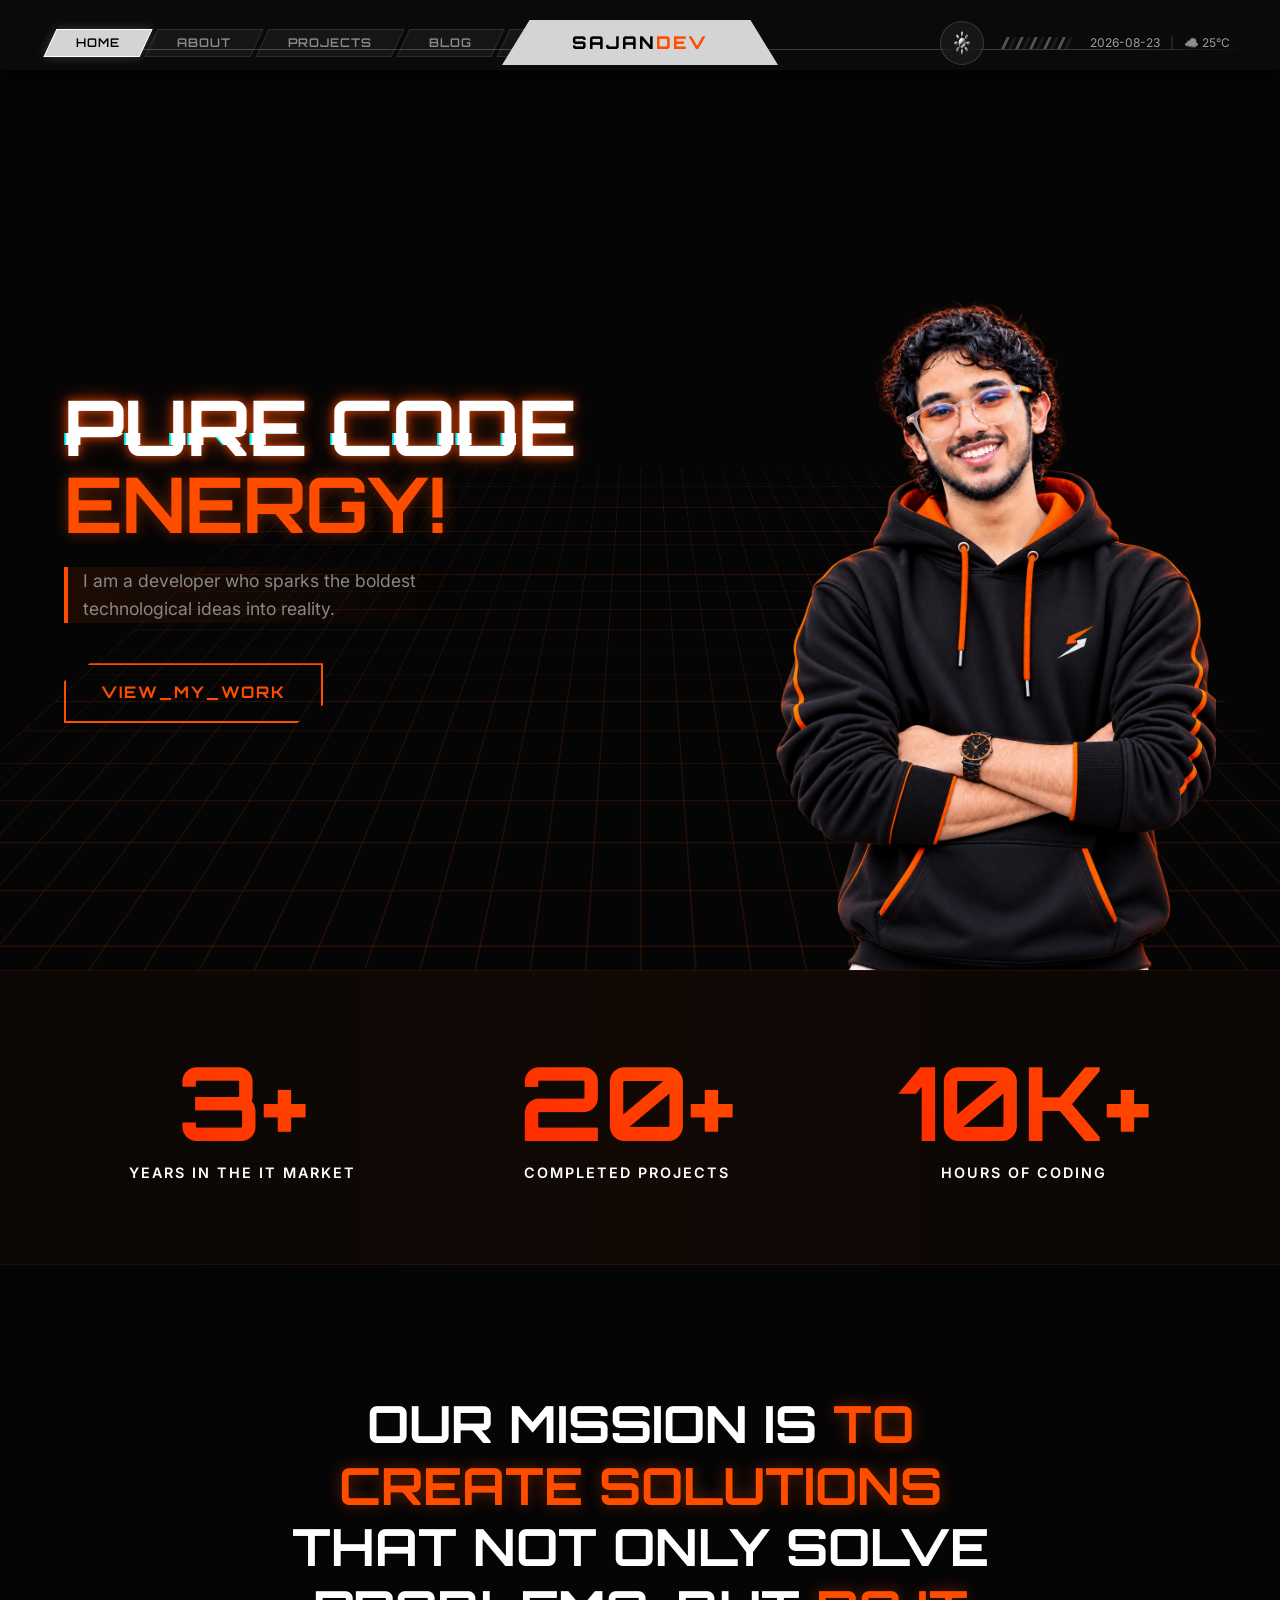
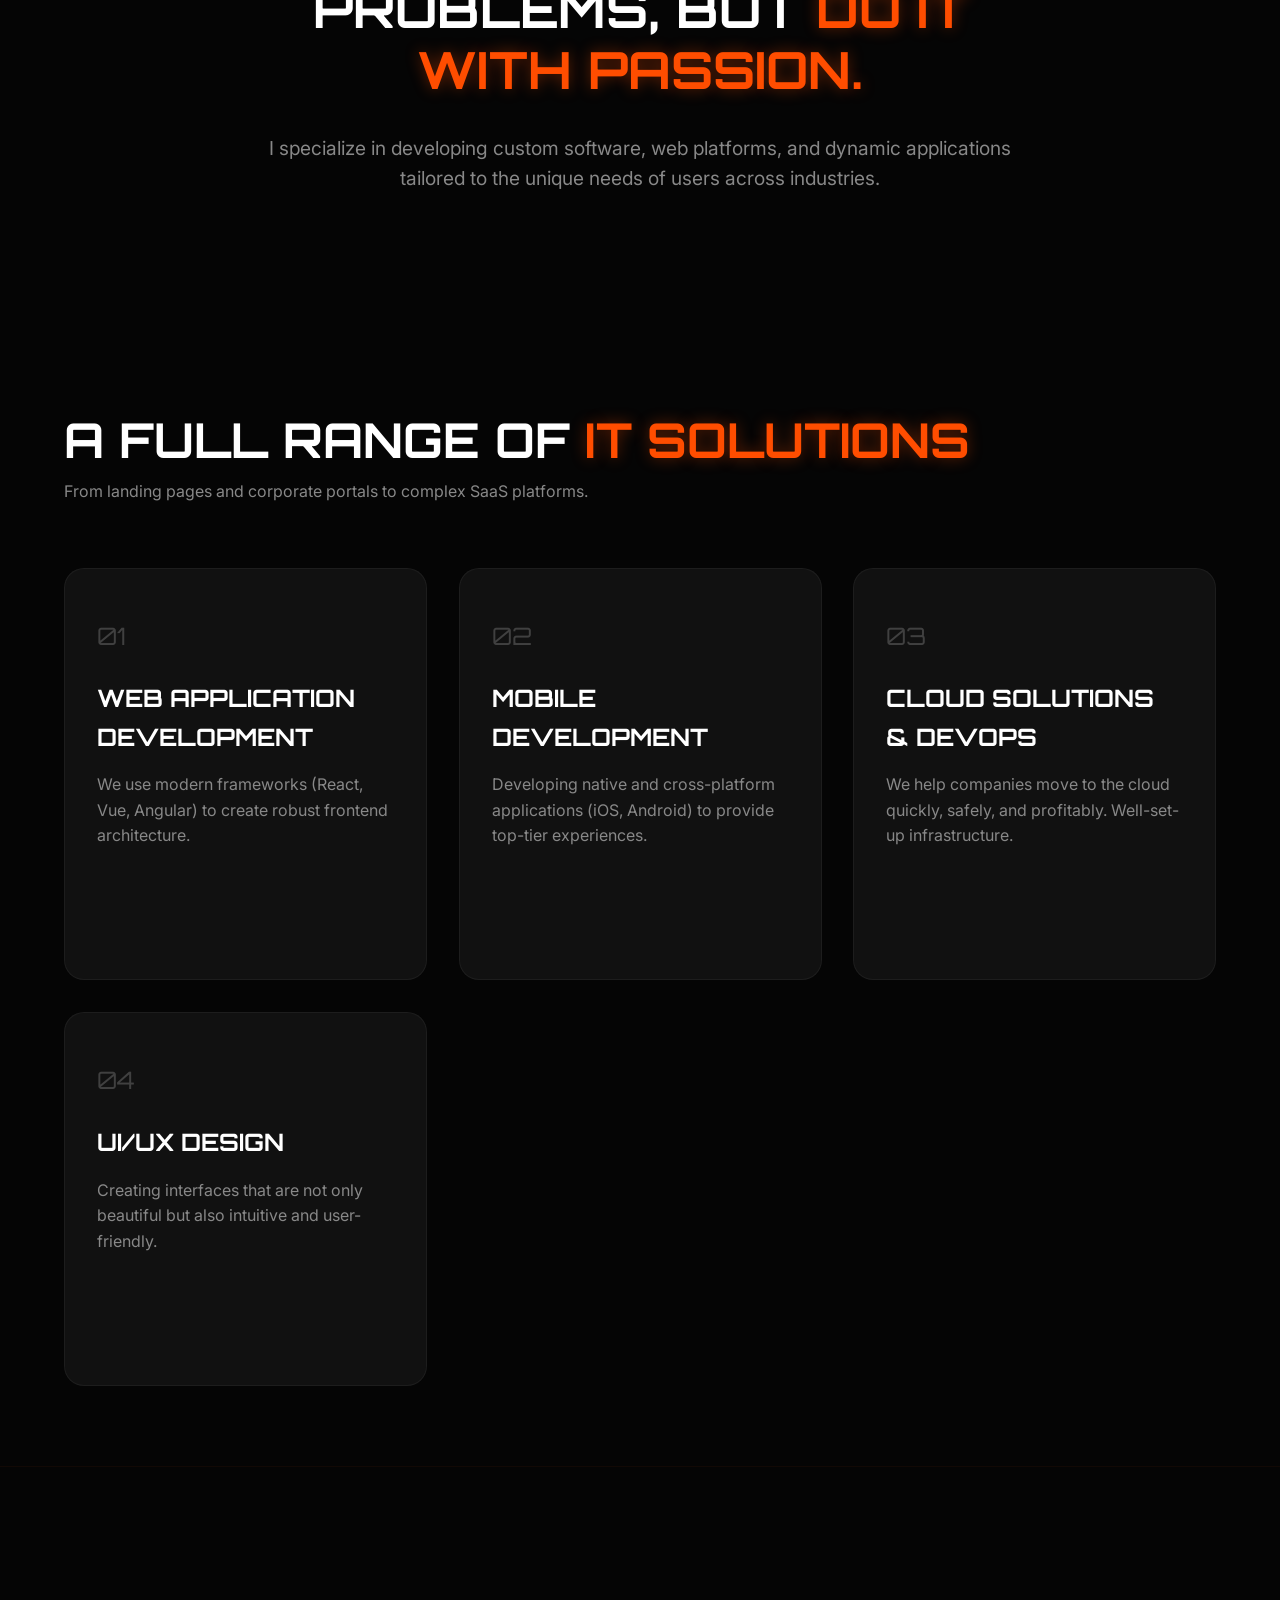
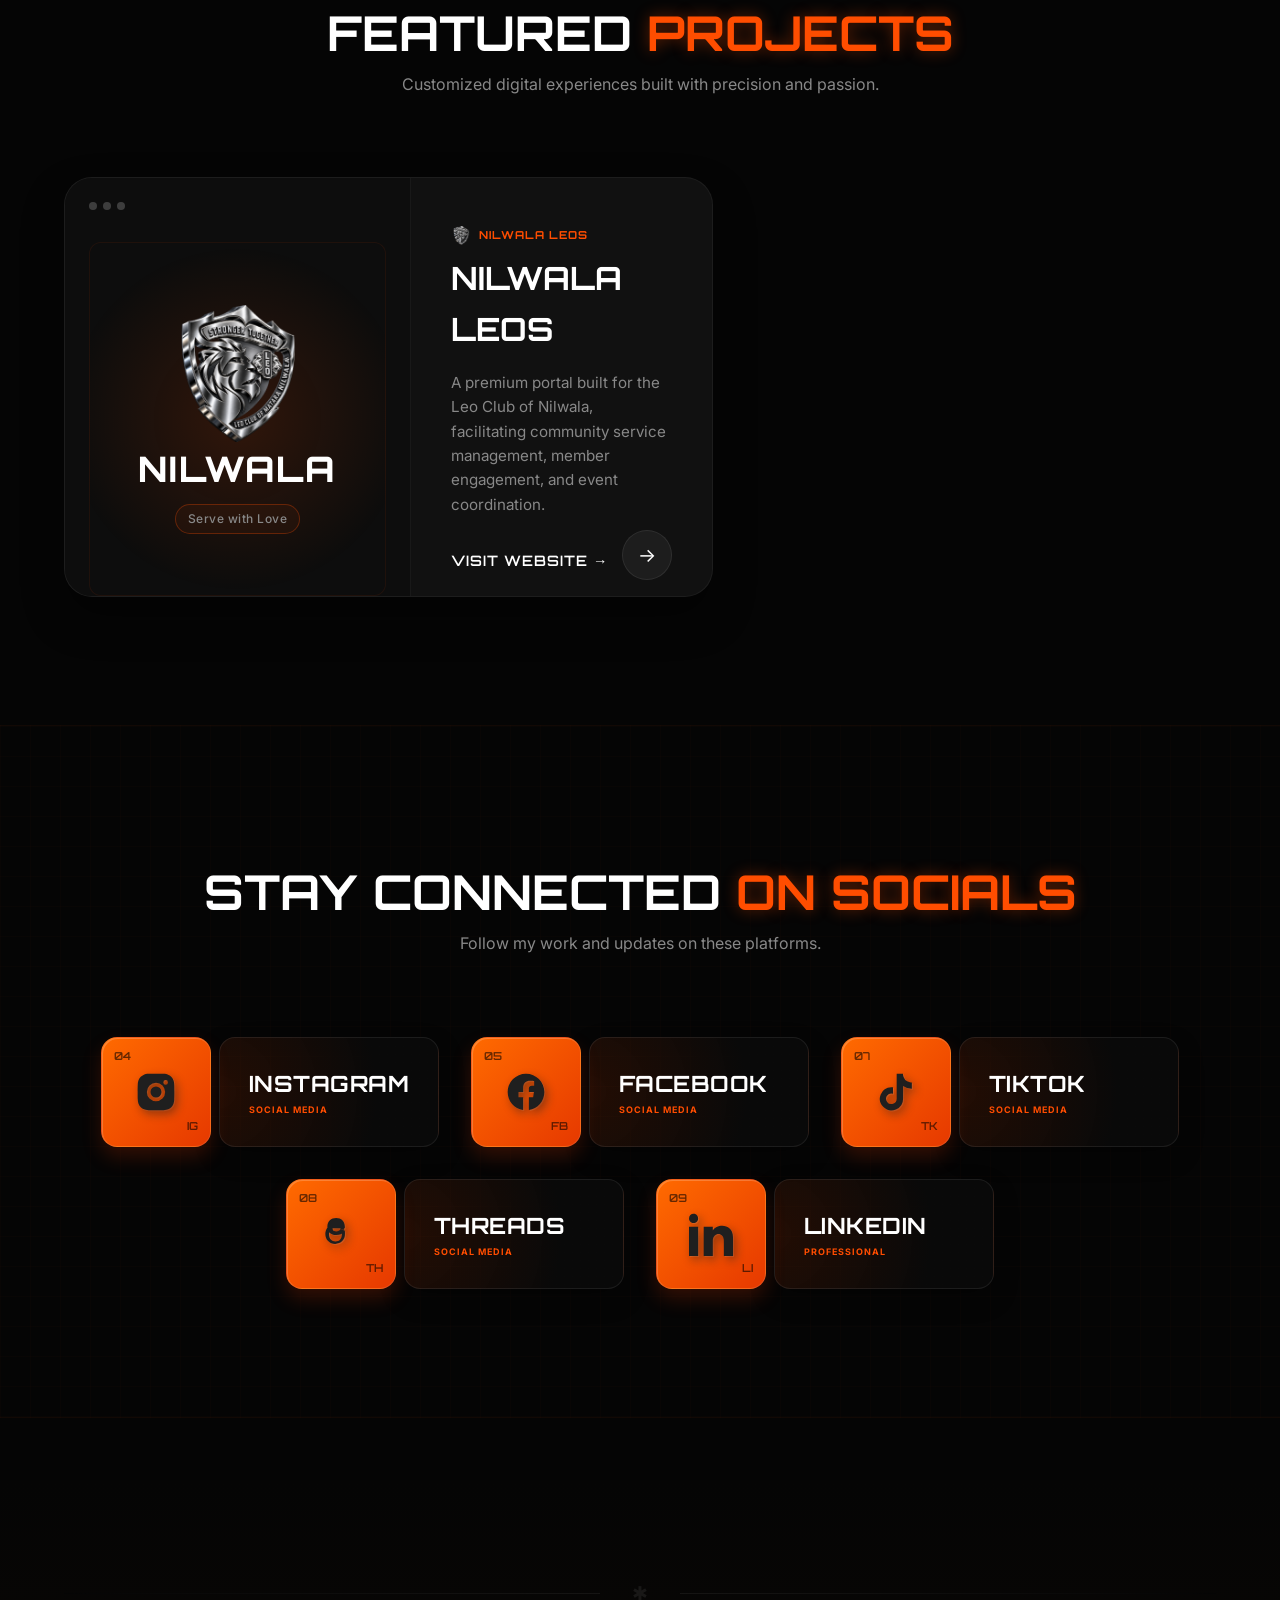
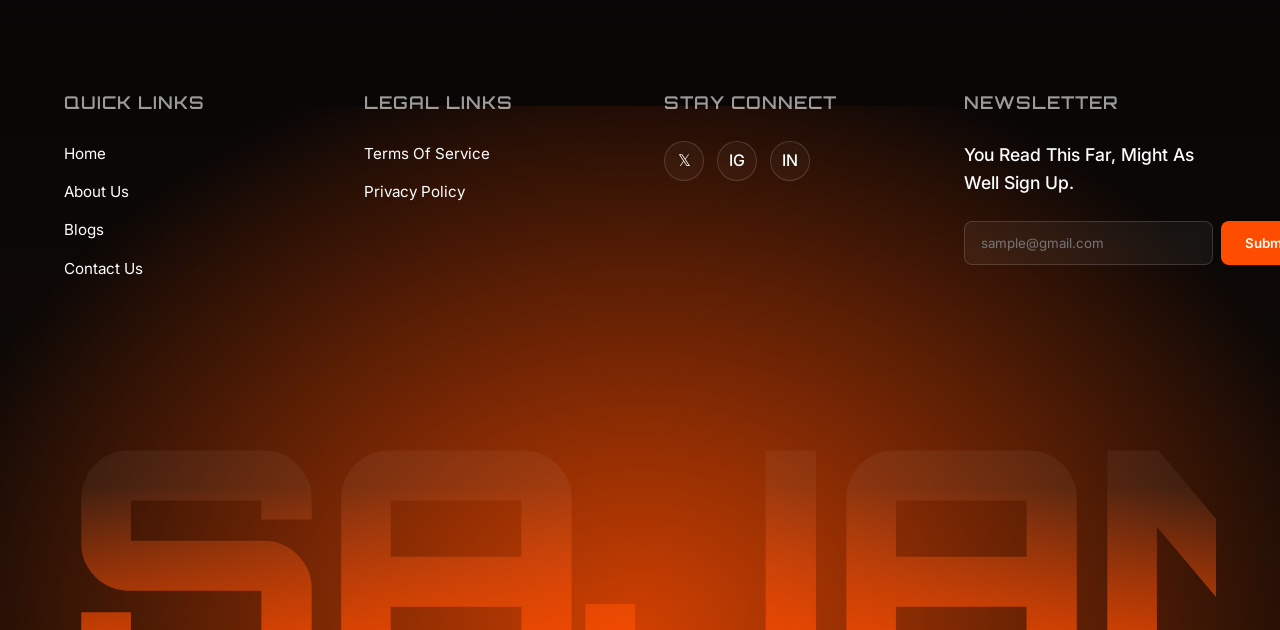
==== commit 9332695f: "fix: adjust hero graphic alignment and update professional experience statistics" ====
--- a/index.html
+++ b/index.html
@@ -79,11 +79,11 @@
 
     <section class="stats" id="about">
         <div class="stat-item reveal-scale delay-1">
-            <h2 class="stat-number">5+</h2>
+            <h2 class="stat-number">3+</h2>
             <p class="stat-label">YEARS IN THE IT MARKET</p>
         </div>
         <div class="stat-item reveal-scale delay-3">
-            <h2 class="stat-number">50+</h2>
+            <h2 class="stat-number">20+</h2>
             <p class="stat-label">COMPLETED PROJECTS</p>
         </div>
         <div class="stat-item reveal-scale delay-5">
--- a/styles.css
+++ b/styles.css
@@ -335,9 +335,10 @@
     flex: 1;
     display: flex;
     justify-content: flex-end;
-    align-items: center;
+    align-items: flex-end; /* Change to flex-end so hologram sits at the bottom of graphic */
     position: relative;
     z-index: 1;
+    align-self: flex-end; /* Align the entire graphic container to the bottom of hero */
 }
 
 /* Cyberpunk Hero Styles */
@@ -908,8 +909,9 @@
     }
 
     .hero-graphic {
-        margin-top: 3rem;
+        margin-top: auto;
         justify-content: center;
+        align-self: center; /* Reset to center on mobile horizontally */
     }
 
     /* Adjust Tech Navbar for mobile */
